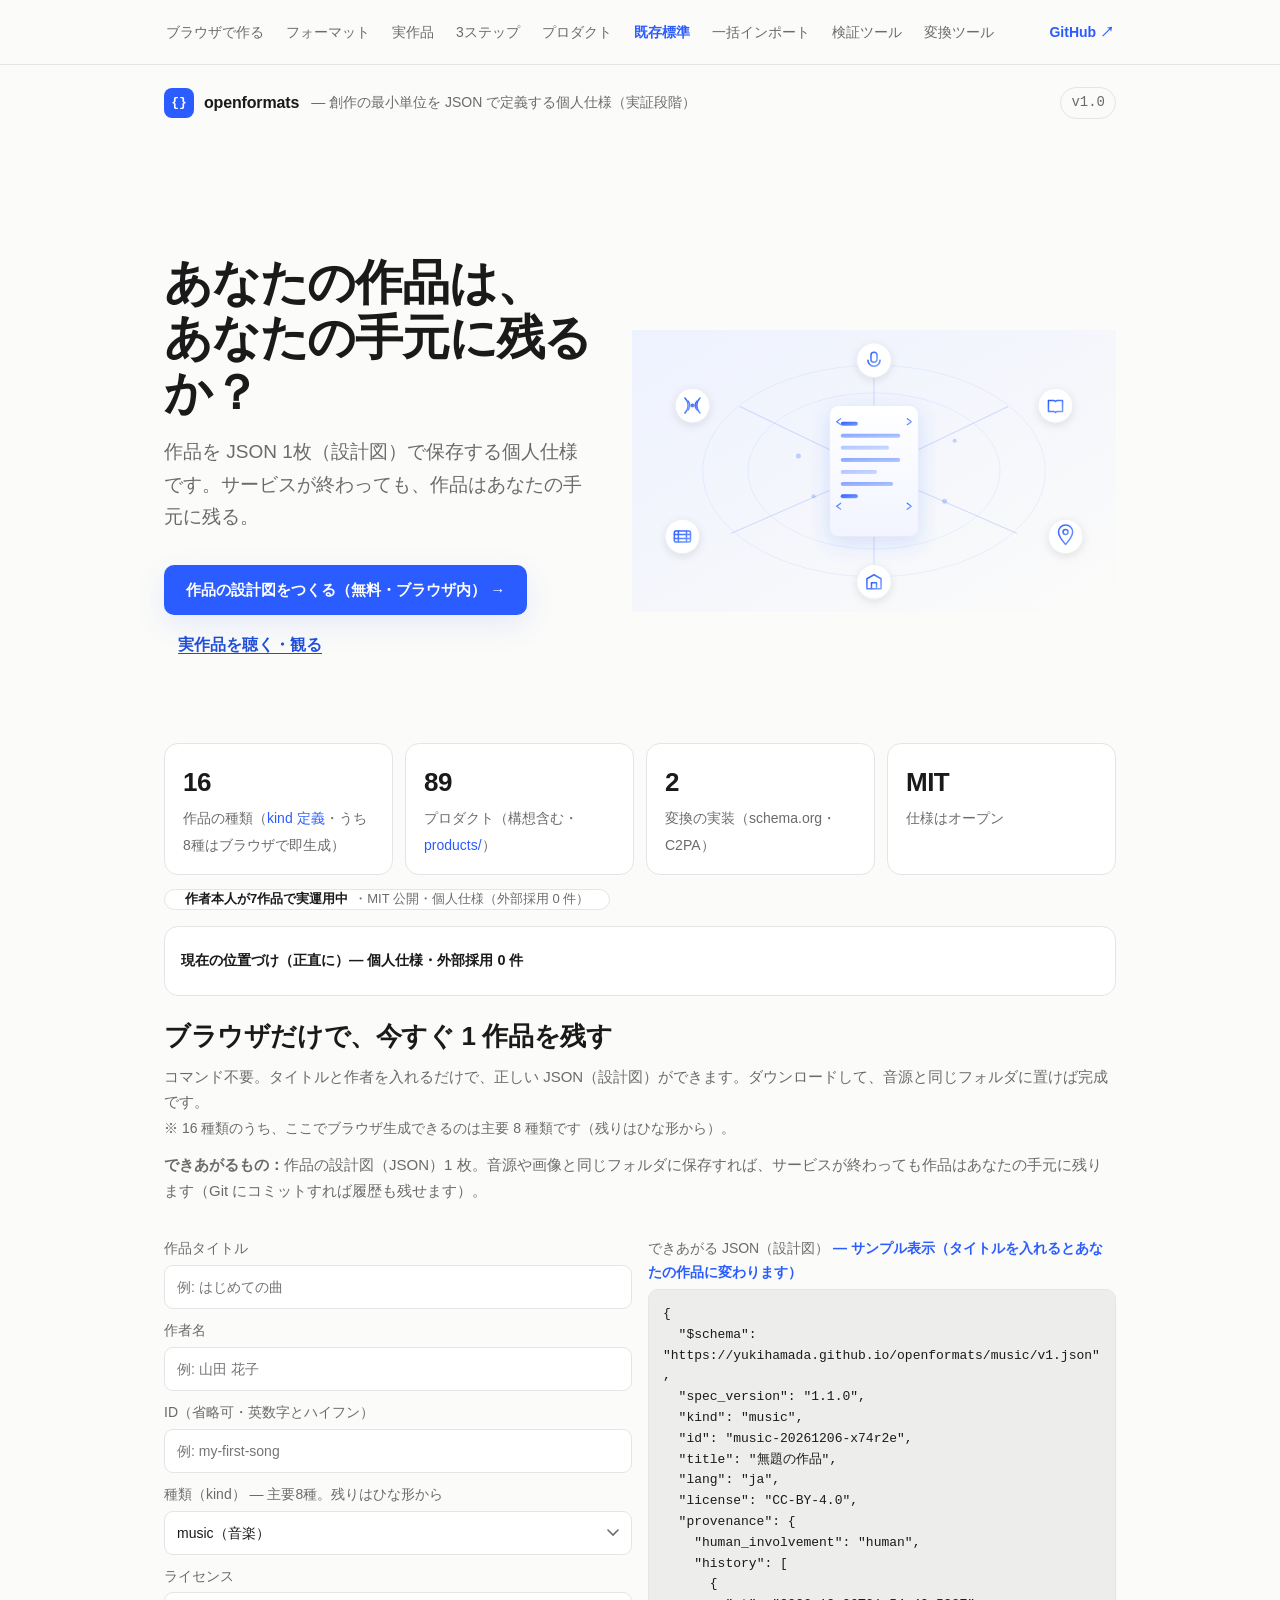
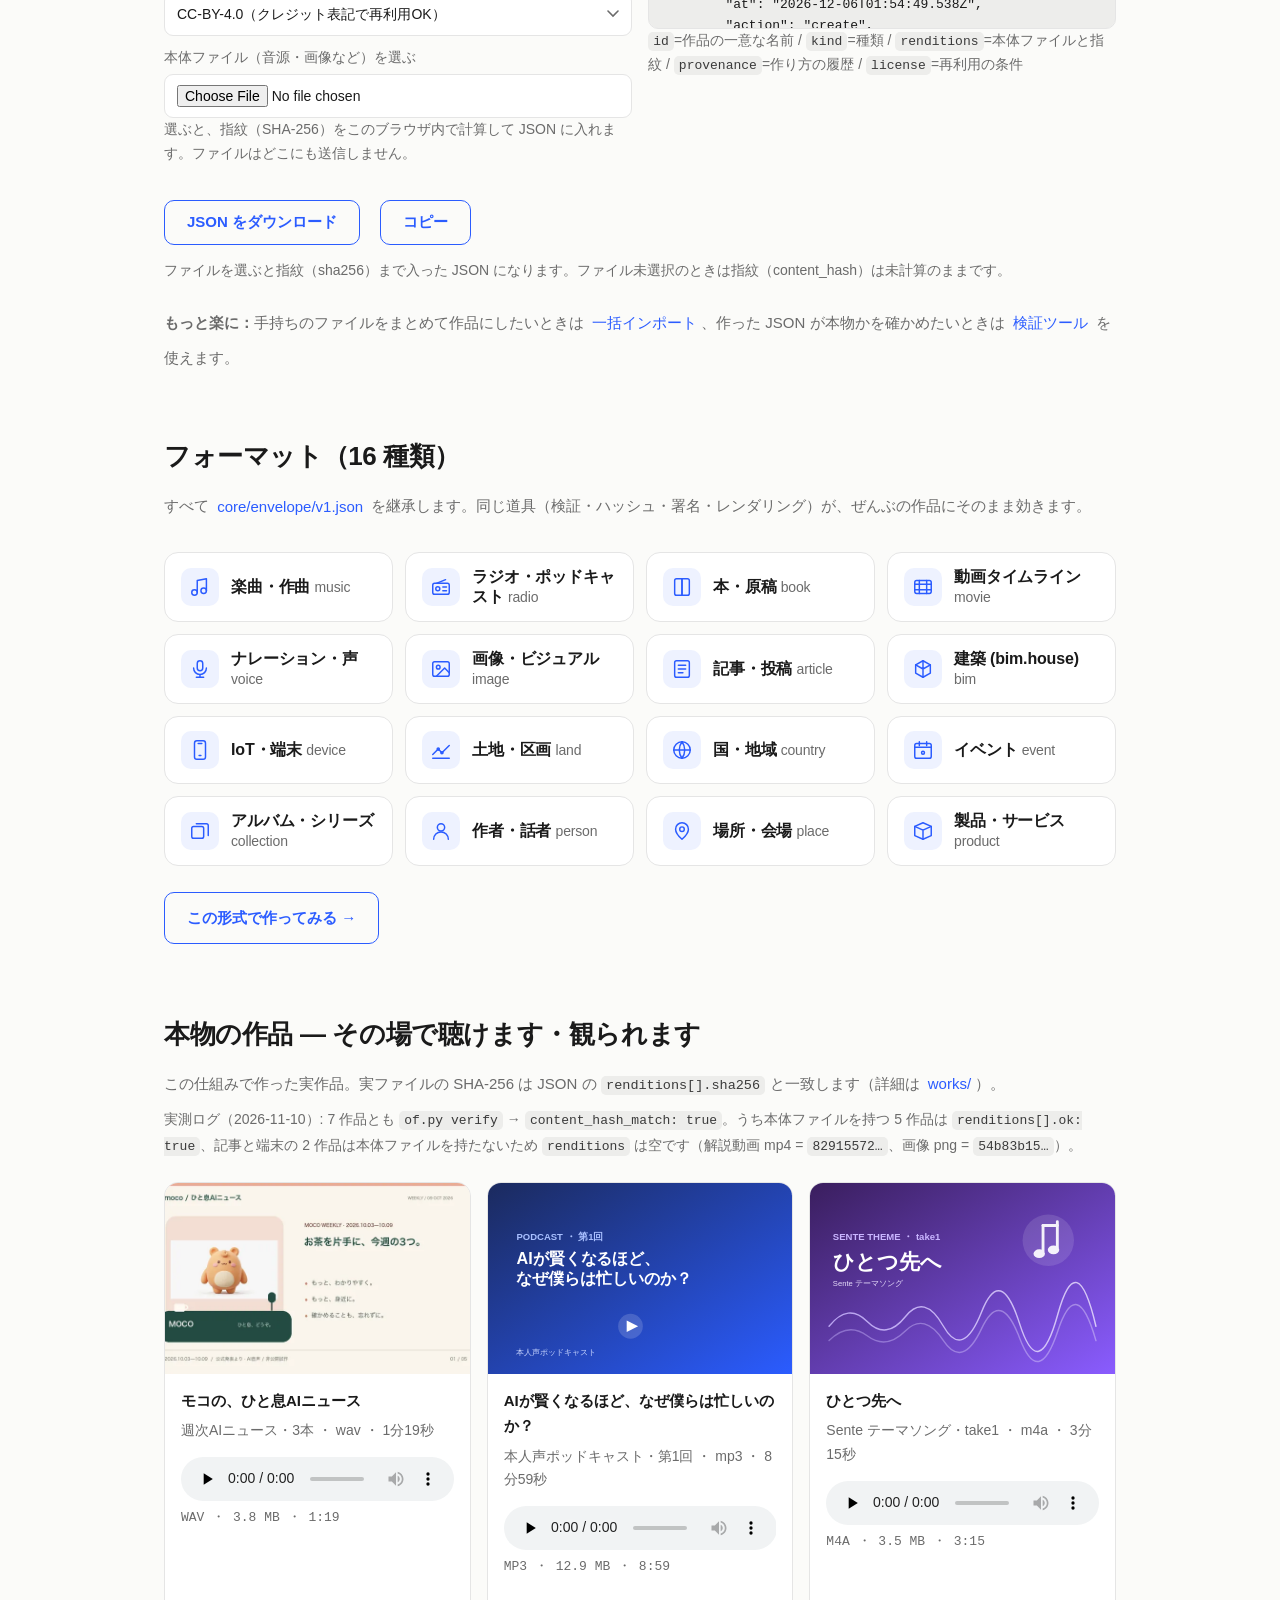
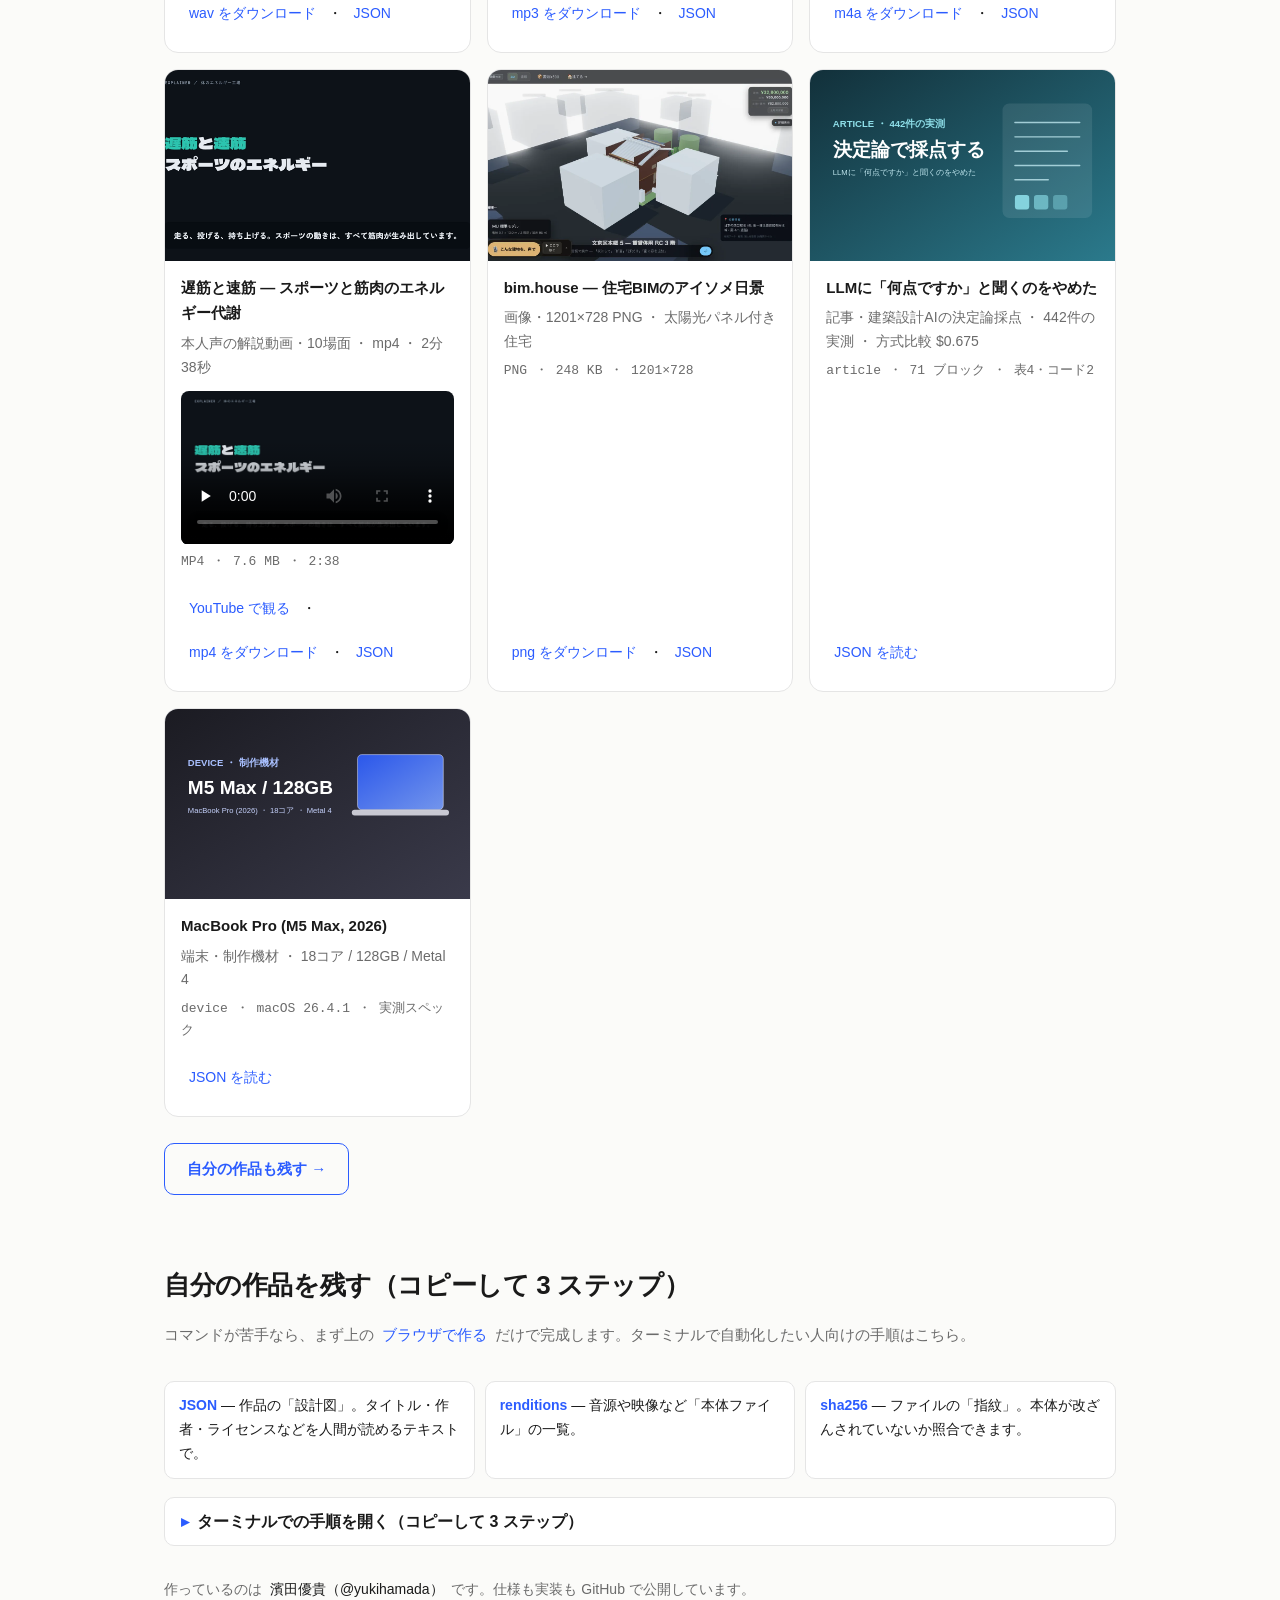
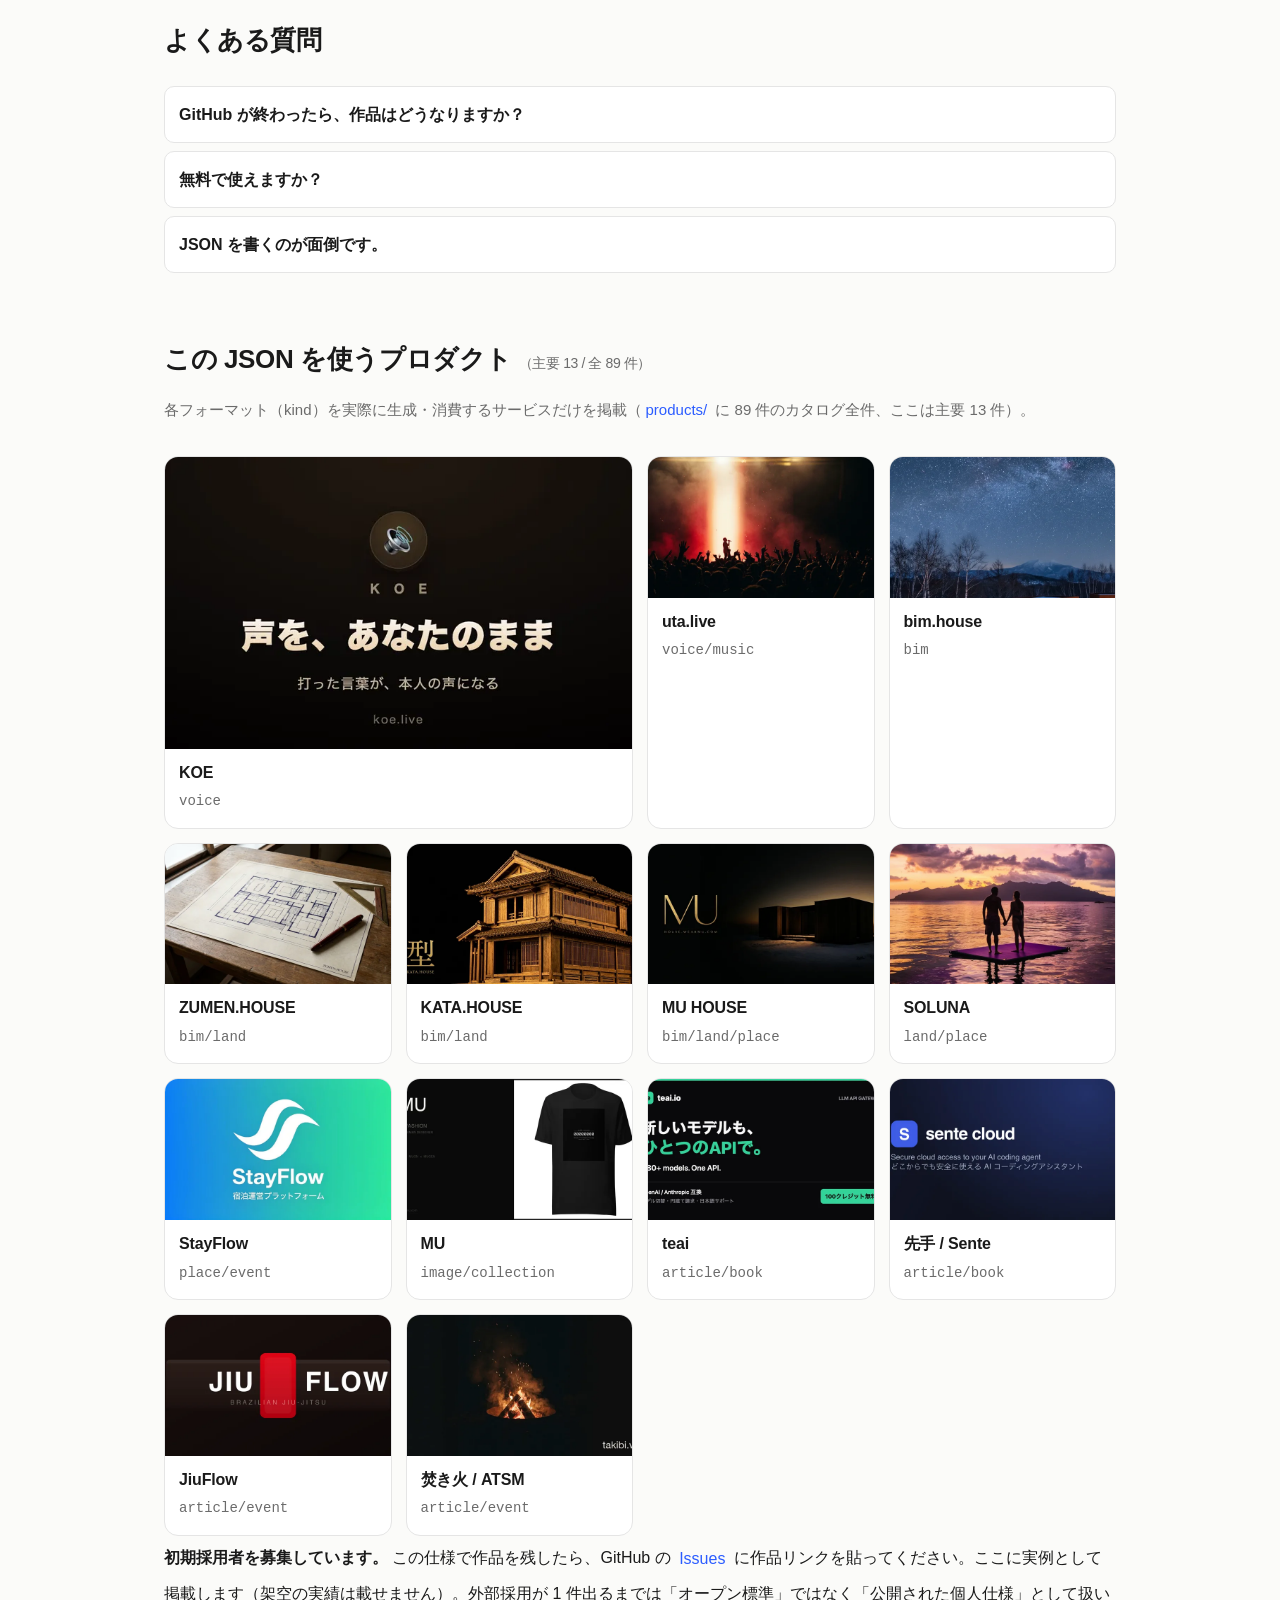
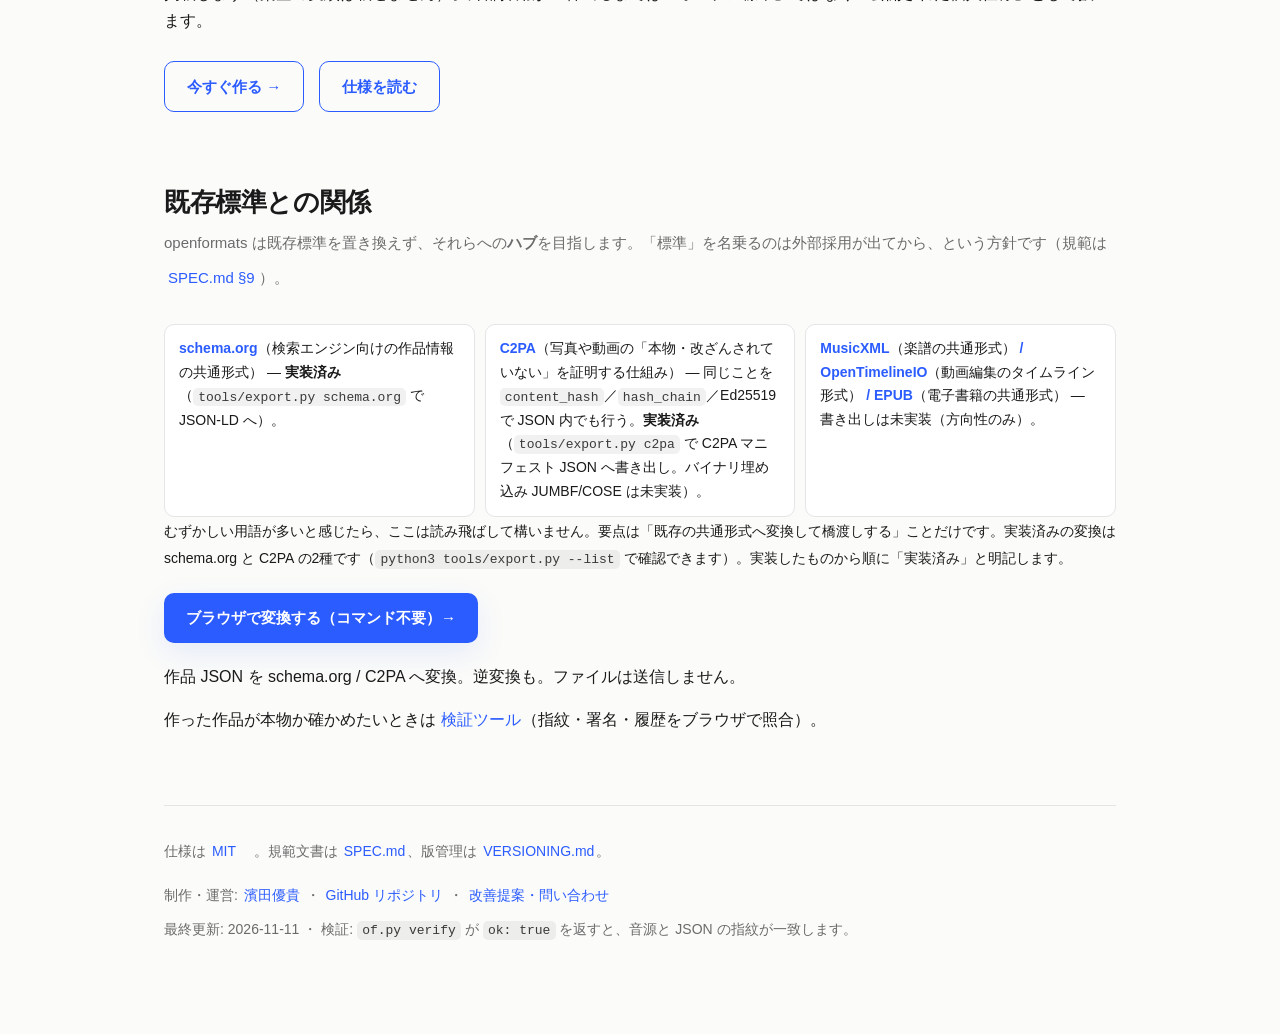
==== index.html @ 5e55e72f "fix(landing): Round18 A群（画像WebP化・320px stats・CTA補足） persona-critic Round18(92.0)のA群に対応： - 軸7: bim-ho" ====
<!doctype html>
<html lang="ja">
<head>
<meta charset="utf-8">
<meta name="viewport" content="width=device-width, initial-scale=1">
<meta name="color-scheme" content="light dark">
<title>openformats — 1 作品 = 1 JSON</title>
<meta name="description" content="あらゆる創作の最小単位を、人間が読める JSON で定義する個人仕様（MIT・公開）。音楽・ラジオ・本・声・動画・製品・場所を同じ語彙で。既存標準を置き換えずハブを目指す実証段階。">
<meta property="og:type" content="website">
<meta property="og:title" content="openformats — あなたの作品は、あなたの手元に残るか？">
<meta property="og:description" content="1 作品 = 1 JSON。音楽も本もラジオも、テキストで、あなたの手元に。ブラウザで作ってダウンロード保存。実音源つき。">
<meta property="og:url" content="https://yukihamada.github.io/openformats/">
<meta property="og:site_name" content="openformats">
<meta property="og:image" content="https://yukihamada.github.io/openformats/og-image.png">
<link rel="canonical" href="https://yukihamada.github.io/openformats/">
<script type="application/ld+json">
{
  "@context": "https://schema.org",
  "@type": "TechArticle",
  "name": "openformats",
  "headline": "1 作品 = 1 JSON の個人仕様（MIT・公開）",
  "description": "あらゆる創作の最小単位を人間が読める JSON で定義する個人仕様。音楽・ラジオ・本・声・動画・製品・場所を同じ語彙で。既存標準を置き換えずハブを目指す実証段階。",
  "url": "https://yukihamada.github.io/openformats/",
  "author": {"@type": "Person", "name": "濱田優貴", "url": "https://yukihamada.jp"},
  "license": "https://github.com/yukihamada/openformats/blob/main/LICENSE",
  "isBasedOn": "https://github.com/yukihamada/openformats"
}
</script>
<script type="application/ld+json">
{
  "@context": "https://schema.org",
  "@type": "VideoObject",
  "name": "遅筋と速筋 — スポーツと筋肉のエネルギー代謝",
  "description": "遅筋と速筋の違いと、スポーツ・トレーニングとの関係を本人の声で解説する2分38秒の動画。台本・タイムライン・字幕・声の来歴を openformats の movie.json に記録。",
  "thumbnailUrl": "https://yukihamada.github.io/openformats/assets/works/muscle-fibers-sports.png",
  "uploadDate": "2026-11-09T00:00:00+09:00",
  "duration": "PT2M38S",
  "contentUrl": "https://yukihamada.github.io/openformats/works/muscle-fibers-sports-2026-11.mp4",
  "embedUrl": "https://www.youtube.com/embed/f8wm8bD6uC8",
  "sameAs": "https://youtu.be/f8wm8bD6uC8",
  "author": {"@type": "Person", "name": "濱田優貴", "url": "https://yukihamada.jp"}
}
</script>
<meta property="og:image:width" content="1200">
<meta property="og:image:height" content="630">
<meta name="twitter:card" content="summary_large_image">
<meta name="twitter:title" content="openformats — あなたの作品は、あなたの手元に残るか？">
<meta name="twitter:description" content="1 作品 = 1 JSON。音楽も本もラジオも、テキストで、あなたの手元に。ブラウザで作ってダウンロード保存。実音源つき。">
<meta name="twitter:image" content="https://yukihamada.github.io/openformats/og-image.png">
<link rel="icon" href="data:image/svg+xml,%3Csvg xmlns='http://www.w3.org/2000/svg' viewBox='0 0 24 24'%3E%3Crect width='24' height='24' rx='6' fill='%232b5cff'/%3E%3Ctext x='12' y='17' font-size='13' font-family='monospace' fill='white' text-anchor='middle'%3E%7B%7D%3C/text%3E%3C/svg%3E">
<style>
  :root {
    --fg:#1a1a1a; --muted:#6b6b6b; --line:#e5e5e5; --bg:#fbfbf9; --card:#ffffff;
    --accent:#2b5cff; --accent-soft:#eef2ff; --accent-2:#7aa0ff;
    --cta-bg:#2b5cff; --cta-fg:#ffffff;
    --code-bg:rgba(20,20,19,.06); --code-fg:#3a3a3a; --shadow:0 10px 30px rgba(43,92,255,.10);
    --radius:14px; --maxw:1000px; color-scheme:light dark;
  }
  @media (prefers-color-scheme: dark){
    :root{ --fg:#e8e8e6; --muted:#9a9a96; --line:#2a2a28; --bg:#141413; --card:#1b1b1a;
      --accent:#7aa0ff; --accent-soft:#1c2233; --accent-2:#a9c0ff;
      --cta-bg:#2b5cff; --cta-fg:#ffffff;
      --code-bg:rgba(255,255,255,.10); --code-fg:#d8d8d2; --shadow:0 10px 30px rgba(0,0,0,.45); }
  }
  * { box-sizing:border-box; }
  html { scroll-behavior:smooth; scroll-padding-top:110px; }
  #main { scroll-margin-top:8px; }
  @media (min-width:601px){ html { scroll-padding-top:72px; } }
  @media (prefers-reduced-motion: reduce){ html{scroll-behavior:auto;} *{animation:none!important;transition:none!important;} }
  body { margin:0; background:var(--bg); color:var(--fg); overflow-x:hidden;
    font:16px/1.7 -apple-system,BlinkMacSystemFont,"Hiragino Sans","Noto Sans JP",sans-serif;
    -webkit-font-smoothing:antialiased; text-rendering:optimizeLegibility; }
  main { max-width:var(--maxw); margin:0 auto; padding:0 24px 96px; scroll-margin-top:72px; }
  a { color:var(--accent); text-decoration:none; }
  a:hover { text-decoration:underline; }
  main p a, .sub a { padding:3px 1px; }
  .sub a, footer a, .who a, .early a { display:inline-flex; align-items:center; min-height:44px; min-width:44px; padding:0 4px; }
  @media (max-width:820px){ footer a, .work .body a, .dl a, .early a { display:inline-block; min-height:44px; line-height:44px; padding:0 2px; }
    main p a:not(.cta), main li a { display:inline; line-height:inherit; padding:2px 1px; }
    .fmt { min-height:64px; } .fmt .t h3 { line-height:1.2; } }
  small { font-size:14px; }
  .builder label small { font-size:14px; }
  :focus-visible { outline:2px solid var(--accent); outline-offset:3px; border-radius:4px; }
  code { font-family:ui-monospace,SFMono-Regular,Menlo,monospace; font-size:max(13px,.9em); color:var(--code-fg);
    background:var(--code-bg); padding:.15em .4em; border-radius:5px; }
  pre { background:var(--code-bg); padding:16px 18px; border-radius:10px;
    overflow:auto; font-size:14px; line-height:1.6; }
  pre code { background:none; padding:0; }
  .codewrap pre { white-space:pre-wrap; word-break:break-word; overflow-x:hidden; }

  /* hero */
  .hero { display:grid; grid-template-columns:1fr 1.12fr; gap:36px; align-items:center;
    padding:72px 0 48px; }
  .hero h1 { font-size:clamp(30px,4.4vw,48px); line-height:1.15; letter-spacing:-.025em; margin:0 0 16px; }
  .hero .lede { font-size:clamp(16px,2vw,19px); color:var(--muted); margin:0 0 28px; max-width:34em; }
  .hero-art { position:relative; }
  .hero-art img { width:100%; height:auto; display:block; }
  @media (max-width:820px){ .hero-art img{width:100%; height:auto;} }
  .hero-art .dark { display:none; }
  @media (prefers-color-scheme: dark){ .hero-art .light{display:none;} .hero-art .dark{display:block;} }
  .who { margin:22px 0 6px; font-size:14px; color:var(--muted); }
  .who a { color:var(--fg); }
  .hero p a.hero-sub { display:inline-flex; align-items:center; min-height:44px; padding:0 8px; margin:4px 0 4px 6px;
    color:#1f4fd8; font-weight:600; text-decoration:underline; text-underline-offset:3px; }
  .hero p a.hero-sub:hover { text-decoration:underline; }
  @media (prefers-color-scheme: dark){ .hero p a.hero-sub{ color:#a9c0ff; } }
  .hero-badge { display:inline-flex; align-items:center; gap:6px; margin-top:16px; font-size:13px; color:var(--muted);
    background:var(--card); border:1px solid var(--line); border-radius:999px; padding:6px 12px; line-height:1.4; }
  .hero-badge b { color:var(--fg); font-weight:600; }
  .hero .cta-sub { display:none; }
  @media (max-width:820px){ .hero{grid-template-columns:1fr; gap:16px; padding:20px 0 16px;} .hero-art img{max-height:34vh; object-fit:contain;} }
  @media (max-width:600px){ .brand{padding:12px 0 0;} .hero{padding:12px 0 12px;} .hero h1{margin-bottom:10px;} .hero .lede{margin-bottom:18px;}
    .hero .cta{white-space:nowrap;} .hero .cta-note{display:none;} .hero .cta-sub{display:block;} }

  .cta { display:inline-block; background:var(--cta-bg); color:var(--cta-fg); padding:12px 22px; border-radius:10px;
    font-weight:600; font-size:15px; margin:4px 10px 4px 0; box-shadow:var(--shadow); transition:transform .15s,filter .15s; }
  .cta:hover { text-decoration:none; filter:brightness(1.08); transform:translateY(-1px); }
  .cta.ghost { background:transparent; color:var(--accent); border:1px solid var(--accent); box-shadow:none; }
  .cta.ghost:hover { background:var(--accent-soft); }

  /* brand */
  .brand { display:flex; align-items:center; gap:10px; padding:22px 0 0; }
  .brand .mark { width:30px; height:30px; border-radius:8px; background:var(--accent); color:#fff;
    display:grid; place-items:center; font-family:ui-monospace,Menlo,monospace; font-size:13px; font-weight:700; }
  .brand .name { font-weight:700; font-size:16px; letter-spacing:-.01em; }
  @media (prefers-color-scheme:dark){ .brand .mark { background:#2b5cff; } }
  .brand .tag { color:var(--muted); font-size:14px; margin-left:2px; }
  .brand .ver { margin-left:auto; font-size:14px; color:var(--muted); font-family:ui-monospace,Menlo,monospace;
    border:1px solid var(--line); border-radius:999px; padding:3px 10px; }
  @media (max-width:560px){ .brand .tag{display:none;} }

  .site-nav { position:sticky; top:0; z-index:50; background:var(--bg); border-bottom:1px solid var(--line);
    backdrop-filter:saturate(1.2) blur(6px); }
  .toc a[aria-current="true"]{ color:var(--accent); font-weight:600; }
  .toc { max-width:var(--maxw); margin:0 auto; display:flex; flex-wrap:wrap; gap:4px 18px;
    padding:10px 24px; font-size:14px; }
  .toc a { display:inline-flex; align-items:center; color:var(--muted); padding:8px 2px; min-height:44px; line-height:24px; }
  .toc a:hover { color:var(--accent); }
  @media (max-width:600px){ .toc{flex-wrap:nowrap; overflow-x:auto; gap:0 16px; padding:4px 16px; -webkit-overflow-scrolling:touch; scrollbar-width:none; -webkit-mask-image:linear-gradient(to right,#000 92%,transparent); mask-image:linear-gradient(to right,#000 92%,transparent);}
    .toc::-webkit-scrollbar{display:none;}
    .toc a{white-space:nowrap; padding:10px 2px; min-height:44px; line-height:24px; font-size:14px;} .toc .toc-gh{margin-left:0;} }
  .toc .toc-gh { margin-left:auto; color:var(--accent); font-weight:600; }

  .builder { margin-top:18px; }
  .builder .grid { display:grid; grid-template-columns:1fr 1fr; gap:16px; }
  @media (max-width:720px){ .builder .grid{grid-template-columns:1fr;} }
  .builder label, .builder .outlabel { display:block; font-size:14px; color:var(--muted); margin:10px 0 4px; }
  .builder input, .builder select { width:100%; padding:10px 12px; border:1px solid var(--line); border-radius:9px;
    background:var(--card); color:var(--fg); font-size:14px; font-family:inherit; min-height:44px; }
  .builder select { -webkit-appearance:none; appearance:none; height:44px; line-height:normal;
    background-image:url("data:image/svg+xml,%3Csvg xmlns='http://www.w3.org/2000/svg' width='12' height='8' viewBox='0 0 12 8'%3E%3Cpath d='M1 1l5 5 5-5' fill='none' stroke='%236b6b6b' stroke-width='1.6' stroke-linecap='round'/%3E%3C/svg%3E");
    background-repeat:no-repeat; background-position:right 12px center; padding-right:34px; }
  .builder input:focus, .builder select:focus { outline:2px solid var(--accent); outline-offset:1px; }
  .builder .out { background:var(--code-bg); border:1px solid var(--line); border-radius:10px; padding:14px;
    font-family:ui-monospace,Menlo,monospace; font-size:13px; white-space:pre-wrap; word-break:break-word;
    max-height:min(340px,50vh); overflow:auto; margin:0; }
  .codewrap pre { padding-top:44px; }
  .builder .row { display:flex; gap:10px; flex-wrap:wrap; margin-top:14px; align-items:center; }
  .builder .hint { font-size:14px; color:var(--muted); }

  /* copy button */
  .codewrap { position:relative; }
  .term-steps { margin-top:18px; border:1px solid var(--line); border-radius:10px; background:var(--card); }
  .term-steps > summary { display:flex; align-items:center; min-height:44px; padding:10px 16px; cursor:pointer;
    font-weight:600; color:var(--fg); list-style:none; }
  .term-steps > summary::-webkit-details-marker { display:none; }
  .term-steps > summary::before { content:"▸"; margin-right:8px; color:var(--accent); transition:transform .15s; }
  .term-steps[open] > summary::before { transform:rotate(90deg); }
  .term-steps > summary:focus-visible { outline:2px solid var(--accent); outline-offset:2px; }
  .term-steps > *:not(summary) { margin-left:16px; margin-right:16px; }
  .term-steps > .codewrap { margin-left:16px; margin-right:16px; }
  .copy { position:absolute; top:8px; right:8px; background:var(--card); color:var(--muted);
    border:1px solid var(--line); border-radius:7px; padding:5px 10px; font-size:14px; cursor:pointer; min-height:44px; min-width:44px;
    font-family:-apple-system,BlinkMacSystemFont,"Hiragino Sans",sans-serif; }
  .copy:hover { border-color:var(--accent); color:var(--accent); }
  .copy:focus-visible { outline:2px solid var(--accent); outline-offset:2px; }
  .faq { margin:24px 0 0; }
  .faq details { border:1px solid var(--line); border-radius:10px; padding:0 14px; margin:8px 0; background:var(--card); }
  .faq summary { cursor:pointer; padding:14px 0; font-weight:600; min-height:44px; display:flex; align-items:center; }
  .faq summary:focus-visible { outline:2px solid var(--accent); outline-offset:2px; }
  .faq details p { margin:0 0 14px; color:var(--muted); font-size:14px; }
  .glossary { display:grid; grid-template-columns:repeat(auto-fit,minmax(220px,1fr)); gap:10px; margin:16px 0 0; }
  .glossary div { background:var(--card); border:1px solid var(--line); border-radius:10px; padding:12px 14px; font-size:14px; }
  .glossary b { color:var(--accent); }

  section { margin-top:64px; }
  h2 { font-size:clamp(21px,2.6vw,26px); margin:0 0 6px; letter-spacing:-.015em; }
  .sub { color:var(--muted); margin:0 0 24px; font-size:15px; }
  p { margin:0 0 16px; }

  /* stat strip */
  .stats { display:grid; grid-template-columns:repeat(4,1fr); gap:12px; margin:8px 0 0; }
  .stat { background:var(--card); border:1px solid var(--line); border-radius:var(--radius); padding:16px 18px; }
  .stat b { display:block; font-size:26px; letter-spacing:-.02em; }
  .stat span { color:var(--muted); font-size:14px; }
  @media (max-width:640px){ .stats{grid-template-columns:repeat(2,1fr); gap:8px;} .stat{padding:12px 14px;} .stat b{font-size:22px;} .stat span{font-size:13px;} }
  @media (max-width:360px){ .stats{gap:6px;} .stat{padding:9px 11px;} .stat b{font-size:19px;} .stat span{font-size:12px;} }

  /* format grid with icons */
  .formats { display:grid; grid-template-columns:repeat(auto-fill,minmax(215px,1fr)); gap:12px; }
  .fmt { display:flex; gap:12px; align-items:center; background:var(--card); border:1px solid var(--line);
    border-radius:var(--radius); padding:14px 16px; transition:border-color .15s,transform .15s; }
  .fmt:hover { border-color:var(--accent); text-decoration:none; transform:translateY(-2px); }
  .fmt .ic { flex:0 0 38px; width:38px; height:38px; border-radius:10px; background:var(--accent-soft);
    color:var(--accent); display:grid; place-items:center; }
  .fmt .ic svg { width:22px; height:22px; }
  .fmt .t { line-height:1.25; }
  .fmt .t h3 { display:block; font-size:16px; font-weight:600; color:var(--fg); margin:0; letter-spacing:-.01em; }
  .fmt .t .en { font-weight:400; color:var(--muted); font-size:14px; }
  .fmt .t span { font-size:14px; color:var(--muted); }

  /* works with covers */
  .works { display:grid; grid-template-columns:repeat(auto-fill,minmax(280px,1fr)); gap:16px; }
  .work { background:var(--card); border:1px solid var(--line); border-radius:var(--radius); overflow:hidden;
    display:flex; flex-direction:column; transition:transform .15s,box-shadow .15s; }
  .work:hover { transform:translateY(-2px); box-shadow:var(--shadow); }
  .work .cover { aspect-ratio:16/10; background:var(--accent-soft); display:block; overflow:hidden; position:relative; }
  .work .cover img { width:100%; height:100%; object-fit:cover; display:block; }
  .work .cover::after, .prod .thumb::after { content:""; position:absolute; inset:0; pointer-events:none;
    background:linear-gradient(100deg, transparent 20%, rgba(255,255,255,.28) 50%, transparent 80%);
    background-size:200% 100%; animation:shimmer 1.3s ease-in-out infinite; }
  .work .cover.loaded::after, .prod .thumb.loaded::after { display:none; }
  @keyframes shimmer { from{background-position:200% 0;} to{background-position:-60% 0;} }
  .work .cover.placeholder { display:grid; place-items:center; color:var(--accent); }
  .work .cover.placeholder svg { width:44px; height:44px; opacity:.8; }
  .work .body { padding:14px 16px 16px; display:flex; flex-direction:column; gap:6px; flex:1; }
  .work .work-title { font-size:15px; margin:0; }
  .work .meta { color:var(--muted); font-size:14px; }
  .work .asize { color:var(--muted); font-size:13px; font-family:ui-monospace,Menlo,monospace; }
  .work audio { width:100%; height:44px; margin-top:8px; accent-color:var(--accent); }
  .work .dl { font-size:14px; margin-top:auto; padding-top:8px; }
  .work .dl a { display:inline-block; padding:10px 8px; min-height:44px; min-width:44px; }
  footer a { display:inline-block; padding:10px 2px; min-height:44px; }

  /* products with thumbnails */
  .products { display:grid; grid-template-columns:repeat(auto-fill,minmax(220px,1fr)); gap:14px; }
  @media (min-width:641px){ .products .prod:first-child{grid-column:span 2;} }
  @media (max-width:640px){ .products{grid-template-columns:repeat(2,1fr);} .formats{grid-template-columns:repeat(2,1fr);} }
  @media (max-width:400px){ .products{grid-template-columns:1fr;} .formats{grid-template-columns:1fr;} }
  .prod { background:var(--card); border:1px solid var(--line); border-radius:var(--radius); overflow:hidden;
    display:flex; flex-direction:column; transition:border-color .15s,transform .15s; }
  .prod:hover { border-color:var(--accent); text-decoration:none; transform:translateY(-2px); }
  .prod .thumb { aspect-ratio:16/10; background:var(--accent-soft); overflow:hidden; position:relative; }
  .prod .thumb img { width:100%; height:100%; object-fit:cover; display:block; }
  .prod .pbody { padding:10px 14px 14px; }
  .prod .pbody h3 { display:block; font-size:16px; color:var(--fg); margin:0; letter-spacing:-.01em; }
  .prod .pbody span { font-size:14px; color:var(--muted); font-family:ui-monospace,Menlo,monospace; }

  footer { margin-top:72px; padding-top:24px; border-top:1px solid var(--line); color:var(--muted); font-size:14px; }
  .sr-only { position:absolute; width:1px; height:1px; padding:0; margin:-1px; overflow:hidden; clip:rect(0,0,0,0); border:0; }
  .sr-only:focus { position:fixed; top:12px; left:12px; width:auto; height:auto; margin:0; padding:10px 16px;
    clip:auto; overflow:visible; background:var(--cta-bg); color:var(--cta-fg); border-radius:8px;
    font-weight:600; z-index:100; box-shadow:var(--shadow); }
</style>
</head>
<body>
<a class="sr-only" href="#main">本文へスキップ</a>
<header class="site-nav">
  <nav class="toc" aria-label="目次">
    <a href="#builder">ブラウザで作る</a>
    <a href="#formats">フォーマット</a>
    <a href="#works">実作品</a>
    <a href="#start">3ステップ</a>
    <a href="#products">プロダクト</a>
    <a href="#standards">既存標準</a>
    <a href="import.html">一括インポート</a>
    <a href="verify.html">検証ツール</a>
    <a href="convert.html">変換ツール</a>
    <a class="toc-gh" href="https://github.com/yukihamada/openformats">GitHub ↗</a>
  </nav>
</header>
<main id="main" tabindex="-1">
  <div class="brand">
    <span class="mark" aria-hidden="true">{}</span>
    <span class="name">openformats</span>
    <span class="tag">— 創作の最小単位を JSON で定義する個人仕様（実証段階）</span>
    <span class="ver">v1.0</span>
  </div>

  <section class="hero" id="hero" tabindex="-1">
    <div>
      <h1>あなたの作品は、<br>あなたの手元に残るか？</h1>
      <p class="lede">作品を JSON 1枚（設計図）で保存する個人仕様です。サービスが終わっても、作品はあなたの手元に残る。</p>
      <p><a class="cta" href="#builder">作品の設計図をつくる<span class="cta-note">（無料・ブラウザ内）</span> →</a> <a class="hero-sub" href="#works">実作品を聴く・観る</a></p>
      <p class="cta-sub" style="margin:6px 0 0;font-size:12.5px;color:var(--muted)">保存先はあなたのPC。送信なし。</p>
    </div>
    <div class="hero-art">
      <img class="light" src="assets/hero.svg" width="960" height="560" fetchpriority="high" alt="1つの作品が1つのJSONになり、音楽・ラジオ・本・声・動画・建築などへ広がる様子のイラスト" decoding="async">
      <img class="dark" src="assets/hero-dark.svg" width="960" height="560" fetchpriority="high" alt="" aria-hidden="true" decoding="async">
    </div>
  </section>

  <div class="stats" aria-label="このリポジトリの規模">
    <div class="stat"><b>16</b><span>作品の種類（<a href="https://github.com/yukihamada/openformats/blob/main/core/envelope/v1.json">kind 定義</a>・うち8種はブラウザで即生成）</span></div>
    <div class="stat"><b>89</b><span>プロダクト（構想含む・<a href="https://github.com/yukihamada/openformats/tree/main/products">products/</a>）</span></div>
    <div class="stat"><b>2</b><span>変換の実装（schema.org・C2PA）</span></div>
    <div class="stat"><b>MIT</b><span>仕様はオープン</span></div>
  </div>

  <p class="hero-badge" style="max-width:var(--maxw);margin:14px auto 0;padding:0 var(--pad,20px)"><b>作者本人が7作品で実運用中</b>・MIT 公開・個人仕様（外部採用 0 件）</p>

  <details class="status-note" role="note" style="max-width:var(--maxw);margin:14px auto 0;padding:12px 16px;border:1px solid var(--line);border-radius:var(--radius);background:var(--card);color:var(--muted);font-size:.9rem;line-height:1.6">
    <summary style="cursor:pointer;color:var(--fg);font-weight:600;display:flex;align-items:center;min-height:44px">現在の位置づけ（正直に）— 個人仕様・外部採用 0 件</summary>
    <p style="margin:10px 0 0">これは作者1人の制作物に使っている<strong style="color:var(--fg)">個人仕様</strong>です。MIT で公開し、誰でも使えますが、外部採用はまだ 0 件（2026-11-11 時点）。既存標準（C2PA・schema.org・MusicXML・OpenTimelineIO 等）を置き換えるものではなく、それらへ変換する<strong style="color:var(--fg)">ハブ</strong>を目指しています。標準を名乗るのは外部採用が出てから、という方針です。</p>
  </details>

  <section id="builder" class="builder" aria-labelledby="h-builder">
    <h2 id="h-builder">ブラウザだけで、今すぐ 1 作品を残す</h2>
    <p class="sub">コマンド不要。タイトルと作者を入れるだけで、正しい JSON（設計図）ができます。ダウンロードして、音源と同じフォルダに置けば完成です。<br><small>※ 16 種類のうち、ここでブラウザ生成できるのは主要 8 種類です（残りはひな形から）。</small></p>
    <p class="sub" style="margin-top:-12px"><strong>できあがるもの：</strong>作品の設計図（JSON）1 枚。音源や画像と同じフォルダに保存すれば、サービスが終わっても作品はあなたの手元に残ります（Git にコミットすれば履歴も残せます）。</p>
    <noscript><p class="hint">このビルダーは JavaScript で動きます。オフの場合は、下の「3 ステップ」のひな形 JSON をコピーして使ってください。</p></noscript>
    <div class="grid">
      <div>
        <label for="b-title">作品タイトル</label>
        <input id="b-title" type="text" placeholder="例: はじめての曲" autocomplete="off">
        <label for="b-author">作者名</label>
        <input id="b-author" type="text" placeholder="例: 山田 花子" autocomplete="off">
        <label for="b-id">ID（省略可・英数字とハイフン）</label>
        <input id="b-id" type="text" placeholder="例: my-first-song" autocomplete="off" pattern="[a-z0-9-]*">
        <label for="b-kind">種類（kind）<small> — 主要8種。残りはひな形から</small></label>
        <select id="b-kind">
          <option value="music">music（音楽）</option>
          <option value="radio">radio（ラジオ・ポッドキャスト）</option>
          <option value="voice">voice（声）</option>
          <option value="book">book（本・記事）</option>
          <option value="article">article（記事）</option>
          <option value="movie">movie（動画）</option>
          <option value="image">image（画像）</option>
          <option value="collection">collection（まとめ）</option>
        </select>
        <label for="b-license">ライセンス</label>
        <select id="b-license">
          <option value="CC-BY-4.0">CC-BY-4.0（クレジット表記で再利用OK）</option>
          <option value="CC0-1.0">CC0-1.0（完全に自由）</option>
          <option value="All-Rights-Reserved">All Rights Reserved（再利用不可）</option>
        </select>
        <label for="b-file">本体ファイル（音源・画像など）を選ぶ</label>
        <input id="b-file" type="file" aria-describedby="b-filehint b-hint">
        <p class="hint" id="b-filehint">選ぶと、指紋（SHA-256）をこのブラウザ内で計算して JSON に入れます。ファイルはどこにも送信しません。</p>
      </div>
      <div>
        <span class="outlabel" id="b-outlabel">できあがる JSON（設計図）<span id="b-sample" style="color:var(--accent);font-weight:600"> — サンプル表示（タイトルを入れるとあなたの作品に変わります）</span></span>
        <pre class="out" id="b-out" aria-labelledby="b-outlabel"></pre>
        <p class="hint" id="b-legend"><code>id</code>=作品の一意な名前 / <code>kind</code>=種類 / <code>renditions</code>=本体ファイルと指紋 / <code>provenance</code>=作り方の履歴 / <code>license</code>=再利用の条件</p>
      </div>
    </div>
    <div class="row">
      <button class="cta ghost" type="button" id="b-dl">JSON をダウンロード</button>
      <button class="cta ghost" type="button" id="b-copy">コピー</button>
      <span class="hint" id="b-hint">ファイルを選ぶと指紋（sha256）まで入った JSON になります。ファイル未選択のときは指紋（content_hash）は未計算のままです。</span>
    </div>
    <p class="sub" style="margin-top:18px;margin-bottom:0"><strong>もっと楽に：</strong>手持ちのファイルをまとめて作品にしたいときは <a href="import.html">一括インポート</a>、作った JSON が本物かを確かめたいときは <a href="verify.html">検証ツール</a> を使えます。</p>
  </section>

  <section id="formats" aria-labelledby="h-formats">
    <h2 id="h-formats">フォーマット（16 種類）</h2>
    <p class="sub">すべて <a href="core/envelope/v1.json">core/envelope/v1.json</a> を継承します。同じ道具（検証・ハッシュ・署名・レンダリング）が、ぜんぶの作品にそのまま効きます。</p>
    <div class="formats">
      <a class="fmt" href="music/v1.json"><span class="ic"><svg><use href="assets/icons.svg#i-music"/></svg></span><span class="t"><h3>楽曲・作曲 <span class="en">music</span></h3></span></a>
      <a class="fmt" href="radio/v1.json"><span class="ic"><svg><use href="assets/icons.svg#i-radio"/></svg></span><span class="t"><h3>ラジオ・ポッドキャスト <span class="en">radio</span></h3></span></a>
      <a class="fmt" href="book/v1.json"><span class="ic"><svg><use href="assets/icons.svg#i-book"/></svg></span><span class="t"><h3>本・原稿 <span class="en">book</span></h3></span></a>
      <a class="fmt" href="movie/v1.json"><span class="ic"><svg><use href="assets/icons.svg#i-movie"/></svg></span><span class="t"><h3>動画タイムライン <span class="en">movie</span></h3></span></a>
      <a class="fmt" href="voice/v1.json"><span class="ic"><svg><use href="assets/icons.svg#i-voice"/></svg></span><span class="t"><h3>ナレーション・声 <span class="en">voice</span></h3></span></a>
      <a class="fmt" href="image/v1.json"><span class="ic"><svg><use href="assets/icons.svg#i-image"/></svg></span><span class="t"><h3>画像・ビジュアル <span class="en">image</span></h3></span></a>
      <a class="fmt" href="article/v1.json"><span class="ic"><svg><use href="assets/icons.svg#i-article"/></svg></span><span class="t"><h3>記事・投稿 <span class="en">article</span></h3></span></a>
      <a class="fmt" href="bim/v1.json"><span class="ic"><svg><use href="assets/icons.svg#i-bim"/></svg></span><span class="t"><h3>建築 (bim.house) <span class="en">bim</span></h3></span></a>
      <a class="fmt" href="device/v1.json"><span class="ic"><svg><use href="assets/icons.svg#i-device"/></svg></span><span class="t"><h3>IoT・端末 <span class="en">device</span></h3></span></a>
      <a class="fmt" href="land/v1.json"><span class="ic"><svg><use href="assets/icons.svg#i-land"/></svg></span><span class="t"><h3>土地・区画 <span class="en">land</span></h3></span></a>
      <a class="fmt" href="country/v1.json"><span class="ic"><svg><use href="assets/icons.svg#i-country"/></svg></span><span class="t"><h3>国・地域 <span class="en">country</span></h3></span></a>
      <a class="fmt" href="event/v1.json"><span class="ic"><svg><use href="assets/icons.svg#i-event"/></svg></span><span class="t"><h3>イベント <span class="en">event</span></h3></span></a>
      <a class="fmt" href="collection/v1.json"><span class="ic"><svg><use href="assets/icons.svg#i-collection"/></svg></span><span class="t"><h3>アルバム・シリーズ <span class="en">collection</span></h3></span></a>
      <a class="fmt" href="person/v1.json"><span class="ic"><svg><use href="assets/icons.svg#i-person"/></svg></span><span class="t"><h3>作者・話者 <span class="en">person</span></h3></span></a>
      <a class="fmt" href="place/v1.json"><span class="ic"><svg><use href="assets/icons.svg#i-place"/></svg></span><span class="t"><h3>場所・会場 <span class="en">place</span></h3></span></a>
      <a class="fmt" href="product/v1.json"><span class="ic"><svg><use href="assets/icons.svg#i-product"/></svg></span><span class="t"><h3>製品・サービス <span class="en">product</span></h3></span></a>
    </div>
    <p style="margin-top:22px"><a class="cta ghost" href="#builder">この形式で作ってみる →</a></p>
  </section>

  <section id="works" aria-labelledby="h-works">
    <h2 id="h-works">本物の作品 — その場で聴けます・観られます</h2>
    <p class="sub">この仕組みで作った実作品。実ファイルの SHA-256 は JSON の <code>renditions[].sha256</code> と一致します（詳細は <a href="https://github.com/yukihamada/openformats/tree/main/works">works/</a>）。<br><small>実測ログ（2026-11-10）: 7 作品とも <code>of.py verify</code> → <code>content_hash_match: true</code>。うち本体ファイルを持つ 5 作品は <code>renditions[].ok: true</code>、記事と端末の 2 作品は本体ファイルを持たないため <code>renditions</code> は空です（解説動画 mp4 = <code>82915572…</code>、画像 png = <code>54b83b15…</code>）。</small></p>
    <div class="works">
      <div class="work">
        <div class="cover"><img src="assets/works/moco-news.webp" width="640" height="400" alt="「モコの、ひと息AIニュース」のカバー" loading="lazy" decoding="async"></div>
        <div class="body">
          <h3 class="work-title">モコの、ひと息AIニュース</h3>
          <span class="meta">週次AIニュース・3本 ・ wav ・ 1分19秒</span>
          <audio controls preload="none" aria-label="モコの、ひと息AIニュース（週次AIニュース）" src="works/Moco-News.wav"></audio>
          <div class="asize">WAV ・ 3.8 MB ・ 1:19</div>
          <div class="dl"><a href="works/Moco-News.wav">wav をダウンロード</a> ・ <a href="works/moco-news-20261009.radio.json">JSON</a></div>
        </div>
      </div>
      <div class="work">
        <div class="cover"><img src="assets/works/episode-001.svg" width="640" height="400" alt="ポッドキャスト『AIが賢くなるほど、なぜ僕らは忙しいのか？』のカバー" loading="lazy" decoding="async"></div>
        <div class="body">
          <h3 class="work-title">AIが賢くなるほど、なぜ僕らは忙しいのか？</h3>
          <span class="meta">本人声ポッドキャスト・第1回 ・ mp3 ・ 8分59秒</span>
          <audio controls preload="none" aria-label="AIが賢くなるほど、なぜ僕らは忙しいのか？（本人声ポッドキャスト 第1回）" src="works/episode-001.mp3"></audio>
          <div class="asize">MP3 ・ 12.9 MB ・ 8:59</div>
          <div class="dl"><a href="works/episode-001.mp3">mp3 をダウンロード</a> ・ <a href="works/yuki-podcast-001.radio.json">JSON</a></div>
        </div>
      </div>
      <div class="work">
        <div class="cover"><img src="assets/works/hitotsu-saki-e.svg" width="640" height="400" alt="『ひとつ先へ』Sente テーマソングのカバー" loading="lazy" decoding="async"></div>
        <div class="body">
          <h3 class="work-title">ひとつ先へ</h3>
          <span class="meta">Sente テーマソング・take1 ・ m4a ・ 3分15秒</span>
          <audio controls preload="none" aria-label="ひとつ先へ（Sente テーマソング take1）" src="works/takes/take1_full.m4a"></audio>
          <div class="asize">M4A ・ 3.5 MB ・ 3:15</div>
          <div class="dl"><a href="works/takes/take1_full.m4a">m4a をダウンロード</a> ・ <a href="works/hitotsu-saki-e.music.json">JSON</a></div>
        </div>
      </div>
      <div class="work">
        <div class="cover"><img src="assets/works/muscle-fibers-sports.png" width="640" height="400" alt="『遅筋と速筋 — スポーツと筋肉のエネルギー代謝』のサムネイル" loading="lazy" decoding="async"></div>
        <div class="body">
          <h3 class="work-title">遅筋と速筋 — スポーツと筋肉のエネルギー代謝</h3>
          <span class="meta">本人声の解説動画・10場面 ・ mp4 ・ 2分38秒</span>
          <video controls preload="none" playsinline aria-label="遅筋と速筋 — スポーツと筋肉のエネルギー代謝" src="works/muscle-fibers-sports-2026-11.mp4" poster="assets/works/muscle-fibers-sports.png" style="width:100%;border-radius:8px;margin-top:6px"></video>
          <div class="asize">MP4 ・ 7.6 MB ・ 2:38</div>
          <div class="dl"><a href="https://youtu.be/f8wm8bD6uC8">YouTube で観る</a> ・ <a href="works/muscle-fibers-sports-2026-11.mp4">mp4 をダウンロード</a> ・ <a href="works/muscle-fibers-sports-2026-11.movie.json">JSON</a></div>
        </div>
      </div>
      <div class="work">
        <div class="cover"><picture><source type="image/webp" srcset="works/bim-house-iso-day.webp"><img src="works/bim-house-iso-day.png" width="1201" height="728" alt="白い箱型の住宅を斜め上から見たアイソメ図。屋根に太陽光パネル、庭に植栽とアプローチが見える。" loading="lazy" decoding="async"></picture></div>
        <div class="body">
          <h3 class="work-title">bim.house — 住宅BIMのアイソメ日景</h3>
          <span class="meta">画像・1201×728 PNG ・ 太陽光パネル付き住宅</span>
          <div class="asize">PNG ・ 248 KB ・ 1201×728</div>
          <div class="dl"><a href="works/bim-house-iso-day.png">png をダウンロード</a> ・ <a href="works/bim-house-iso-day.image.json">JSON</a></div>
        </div>
      </div>
      <div class="work">
        <div class="cover"><img src="assets/works/bim-scoring-article.svg" width="640" height="400" alt="記事『LLMに「何点ですか」と聞くのをやめた』のカバー" loading="lazy" decoding="async"></div>
        <div class="body">
          <h3 class="work-title">LLMに「何点ですか」と聞くのをやめた</h3>
          <span class="meta">記事・建築設計AIの決定論採点 ・ 442件の実測 ・ 方式比較 $0.675</span>
          <div class="asize">article ・ 71 ブロック ・ 表4・コード2</div>
          <div class="dl"><a href="works/bim-deterministic-scoring-2026-11.article.json">JSON を読む</a></div>
        </div>
      </div>
      <div class="work">
        <div class="cover"><img src="assets/works/macbook-m5.svg" width="640" height="400" alt="端末『MacBook Pro (M5 Max, 2026)』のカバー" loading="lazy" decoding="async"></div>
        <div class="body">
          <h3 class="work-title">MacBook Pro (M5 Max, 2026)</h3>
          <span class="meta">端末・制作機材 ・ 18コア / 128GB / Metal 4</span>
          <div class="asize">device ・ macOS 26.4.1 ・ 実測スペック</div>
          <div class="dl"><a href="works/macbook-pro-m5-max-2026.device.json">JSON を読む</a></div>
        </div>
      </div>
    </div>
    <p style="margin-top:22px"><a class="cta ghost" href="#builder">自分の作品も残す →</a></p>
  </section>

  <section id="start" aria-labelledby="h-start">
    <h2 id="h-start">自分の作品を残す（コピーして 3 ステップ）</h2>
    <p class="sub">コマンドが苦手なら、まず上の <a href="#builder">ブラウザで作る</a> だけで完成します。ターミナルで自動化したい人向けの手順はこちら。</p>
    <div class="glossary" aria-label="用語のミニ解説">
      <div><b>JSON</b> — 作品の「設計図」。タイトル・作者・ライセンスなどを人間が読めるテキストで。</div>
      <div><b>renditions</b> — 音源や映像など「本体ファイル」の一覧。</div>
      <div><b>sha256</b> — ファイルの「指紋」。本体が改ざんされていないか照合できます。</div>
    </div>
    <details class="term-steps">
      <summary>ターミナルでの手順を開く（コピーして 3 ステップ）</summary>
      <div class="codewrap">
        <button class="copy" type="button" data-copy="code-1" aria-label="手順1をコピー">コピー</button>
        <pre><code id="code-1"># 1. ひな形をコピー（署名なし・renditions 付きの starter を使う）
cp templates/starter.music.json my-song.music.json

# 2. 音源を JSON と同じフォルダに置き、title / id / renditions[].path を自分のものに書き換え
#    （例: "path": "my-song.mp3"）

# 3. 指紋を計算して書き込み、本物か検証する（renditions の sha256 も自動で入る）
python3 tools/of.py hash my-song.music.json --write
python3 tools/of.py verify my-song.music.json</code></pre>
      </div>
      <p>これだけで、あなたの作品は「JSON（設計図）」と「音源（本体）」の 2 層で、あなたの Git に残ります。<code>verify</code> が <code>ok: true</code> なら、音源と JSON の指紋が一致しています。</p>
      <p><small>※ ひな形は <code>sha256</code> が空なので、<code>validate</code> は <code>hash --write</code> の後に実行してください。</small></p>
      <div class="codewrap">
        <button class="copy" type="button" data-copy="code-2" aria-label="手順2をコピー">コピー</button>
        <pre><code id="code-2">git clone https://github.com/yukihamada/openformats
cd openformats
python3 -m venv .venv &amp;&amp; .venv/bin/pip install jsonschema
.venv/bin/python tools/validate.py --all</code></pre>
      </div>
      <p><small>Git が苦手なら、GitHub の自分のリポジトリ画面に、ダウンロードした JSON と本体ファイルをそのままドラッグ＆ドロップするだけでも残せます。</small></p>
      <p><small>既存標準へ書き出したいときは <code>python3 tools/export.py schema.org &lt;file&gt;</code>（JSON-LD）と <code>python3 tools/export.py c2pa &lt;file&gt;</code>（C2PA マニフェスト JSON）に変換できます（どちらも実装済み）。C2PA はマニフェスト JSON の書き出しまでで、バイナリへの埋め込み（JUMBF/COSE 署名）は未実装です。MusicXML・OpenTimelineIO・EPUB への書き出しも未実装です。</small></p>
    </details>
    <p class="who">作っているのは <a href="https://github.com/yukihamada">濱田優貴（@yukihamada）</a> です。仕様も実装も GitHub で公開しています。</p>
    <h2 id="h-faq">よくある質問</h2>
    <div class="faq" aria-labelledby="h-faq">
      <details><summary>GitHub が終わったら、作品はどうなりますか？</summary><p>JSON と本体ファイルはあなたの手元（ローカルや他の Git ホスト）にそのまま残ります。特定のサービスに依存しないので、別の場所へコピーするだけで続けられます。</p></details>
      <details><summary>無料で使えますか？</summary><p>はい。仕様（SPEC）もツールも MIT ライセンスで、無料です。有料のサービスに登録する必要はありません。</p></details>
      <details><summary>JSON を書くのが面倒です。</summary><p>上の「JSON を作る」フォームに入力するだけで、正しい JSON をその場で作れます。ファイルは送信されず、ブラウザ内だけで完結します。</p></details>
    </div>
  </section>

  <section id="products" aria-labelledby="h-products">
    <h2 id="h-products">この JSON を使うプロダクト <small style="font-weight:400;color:var(--muted)">（主要 13 / 全 89 件）</small></h2>
    <p class="sub">各フォーマット（kind）を実際に生成・消費するサービスだけを掲載（<a href="https://github.com/yukihamada/openformats/tree/main/products">products/</a> に 89 件のカタログ全件、ここは主要 13 件）。</p>
    <div class="products">
      <a class="prod" href="https://koe.live" target="_blank" rel="noopener"><span class="thumb"><img src="assets/products/koe.webp" width="640" height="400" alt="KOE のスクリーンショット" loading="lazy" decoding="async"></span><span class="pbody"><h3>KOE</h3><span>voice</span></span></a>
      <a class="prod" href="https://uta.live" target="_blank" rel="noopener"><span class="thumb"><img src="assets/products/uta.webp" width="640" height="400" alt="uta.live のスクリーンショット" loading="lazy" decoding="async"></span><span class="pbody"><h3>uta.live</h3><span>voice/music</span></span></a>
      <a class="prod" href="https://bim.house" target="_blank" rel="noopener"><span class="thumb"><img src="assets/products/bim.webp" width="640" height="400" alt="bim.house のスクリーンショット" loading="lazy" decoding="async"></span><span class="pbody"><h3>bim.house</h3><span>bim</span></span></a>
      <a class="prod" href="https://zumen.house" target="_blank" rel="noopener"><span class="thumb"><img src="assets/products/zumen.webp" width="640" height="400" alt="ZUMEN.HOUSE のスクリーンショット" loading="lazy" decoding="async"></span><span class="pbody"><h3>ZUMEN.HOUSE</h3><span>bim/land</span></span></a>
      <a class="prod" href="https://kata.house" target="_blank" rel="noopener"><span class="thumb"><img src="assets/products/kata.webp" width="640" height="400" alt="KATA.HOUSE のスクリーンショット" loading="lazy" decoding="async"></span><span class="pbody"><h3>KATA.HOUSE</h3><span>bim/land</span></span></a>
      <a class="prod" href="https://house.wearmu.com" target="_blank" rel="noopener"><span class="thumb"><img src="assets/products/muhouse.webp" width="640" height="400" alt="MU HOUSE のスクリーンショット" loading="lazy" decoding="async"></span><span class="pbody"><h3>MU HOUSE</h3><span>bim/land/place</span></span></a>
      <a class="prod" href="https://solun.art" target="_blank" rel="noopener"><span class="thumb"><img src="assets/products/soluna.webp" width="640" height="400" alt="SOLUNA のスクリーンショット" loading="lazy" decoding="async"></span><span class="pbody"><h3>SOLUNA</h3><span>land/place</span></span></a>
      <a class="prod" href="https://stayflowapp.com/stays" target="_blank" rel="noopener"><span class="thumb"><img src="assets/products/stayflow.webp" width="640" height="400" alt="StayFlow のスクリーンショット" loading="lazy" decoding="async"></span><span class="pbody"><h3>StayFlow</h3><span>place/event</span></span></a>
      <a class="prod" href="https://wearmu.com/make" target="_blank" rel="noopener"><span class="thumb"><img src="assets/products/mu.webp" width="640" height="400" alt="MU のスクリーンショット" loading="lazy" decoding="async"></span><span class="pbody"><h3>MU</h3><span>image/collection</span></span></a>
      <a class="prod" href="https://teai.io" target="_blank" rel="noopener"><span class="thumb"><img src="assets/products/teai.webp" width="640" height="400" alt="teai のスクリーンショット" loading="lazy" decoding="async"></span><span class="pbody"><h3>teai</h3><span>article/book</span></span></a>
      <a class="prod" href="https://sente.teai.io" target="_blank" rel="noopener"><span class="thumb"><img src="assets/products/sente.webp" width="640" height="400" alt="先手 / Sente のスクリーンショット" loading="lazy" decoding="async"></span><span class="pbody"><h3>先手 / Sente</h3><span>article/book</span></span></a>
      <a class="prod" href="https://jiuflow.com" target="_blank" rel="noopener"><span class="thumb"><img src="assets/products/jiuflow.webp" width="640" height="400" alt="JiuFlow のスクリーンショット" loading="lazy" decoding="async"></span><span class="pbody"><h3>JiuFlow</h3><span>article/event</span></span></a>
      <a class="prod" href="https://takibi.wtf" target="_blank" rel="noopener"><span class="thumb"><img src="assets/products/takibi.webp" width="640" height="400" alt="焚き火 / ATSM のスクリーンショット" loading="lazy" decoding="async"></span><span class="pbody"><h3>焚き火 / ATSM</h3><span>article/event</span></span></a>
    </div>
    <div class="early" role="note">
      <strong>初期採用者を募集しています。</strong> この仕様で作品を残したら、GitHub の <a href="https://github.com/yukihamada/openformats/issues">Issues</a> に作品リンクを貼ってください。ここに実例として掲載します（架空の実績は載せません）。外部採用が 1 件出るまでは「オープン標準」ではなく「公開された個人仕様」として扱います。
    </div>
    <p style="margin-top:22px"><a class="cta ghost" href="#builder">今すぐ作る →</a> <a class="cta ghost" href="https://github.com/yukihamada/openformats">仕様を読む</a></p>
  </section>

  <section id="standards" aria-labelledby="h-standards">
    <h2 id="h-standards">既存標準との関係</h2>
    <p class="sub">openformats は既存標準を置き換えず、それらへの<strong>ハブ</strong>を目指します。「標準」を名乗るのは外部採用が出てから、という方針です（規範は <a href="https://github.com/yukihamada/openformats/blob/main/SPEC.md">SPEC.md §9</a>）。</p>
    <div class="glossary" aria-label="既存標準との対応と実装状況">
      <div><b>schema.org</b>（検索エンジン向けの作品情報の共通形式） — <strong>実装済み</strong>（<code>tools/export.py schema.org</code> で JSON-LD へ）。</div>
      <div><b>C2PA</b>（写真や動画の「本物・改ざんされていない」を証明する仕組み） — 同じことを <code>content_hash</code>／<code>hash_chain</code>／Ed25519 で JSON 内でも行う。<strong>実装済み</strong>（<code>tools/export.py c2pa</code> で C2PA マニフェスト JSON へ書き出し。バイナリ埋め込み JUMBF/COSE は未実装）。</div>
      <div><b>MusicXML</b>（楽譜の共通形式）<b> / OpenTimelineIO</b>（動画編集のタイムライン形式）<b> / EPUB</b>（電子書籍の共通形式） — 書き出しは未実装（方向性のみ）。</div>
    </div>
    <p><small>むずかしい用語が多いと感じたら、ここは読み飛ばして構いません。要点は「既存の共通形式へ変換して橋渡しする」ことだけです。実装済みの変換は schema.org と C2PA の2種です（<code>python3 tools/export.py --list</code> で確認できます）。実装したものから順に「実装済み」と明記します。</small></p>
    <p style="margin-top:18px"><a class="cta" href="convert.html">ブラウザで変換する（コマンド不要）→</a></p>
    <p class="hint" style="margin-top:8px">作品 JSON を schema.org / C2PA へ変換。逆変換も。ファイルは送信しません。</p>
    <p class="hint" style="margin-top:6px">作った作品が本物か確かめたいときは <a href="verify.html">検証ツール</a>（指紋・署名・履歴をブラウザで照合）。</p>
  </section>

  <footer>
    仕様は <a href="https://github.com/yukihamada/openformats">MIT</a>。規範文書は <a href="https://github.com/yukihamada/openformats/blob/main/SPEC.md">SPEC.md</a>、版管理は <a href="https://github.com/yukihamada/openformats/blob/main/VERSIONING.md">VERSIONING.md</a>。<br>
    制作・運営: <a href="https://yukihamada.jp">濱田優貴</a> ・ <a href="https://github.com/yukihamada/openformats">GitHub リポジトリ</a> ・ <a href="https://github.com/yukihamada/openformats/issues">改善提案・問い合わせ</a><br>
    <small>最終更新: 2026-11-11 ・ 検証: <code>of.py verify</code> が <code>ok: true</code> を返すと、音源と JSON の指紋が一致します。</small>
  </footer>
</main>
<div class="sr-only" role="status" aria-live="polite" id="copy-status"></div>
<script>
  document.querySelectorAll('.work .cover img, .prod .thumb img').forEach(function(img){
    var box = img.closest('.cover, .thumb');
    if(!box) return;
    var mark = function(){ box.classList.add('loaded'); };
    if(img.complete && img.naturalWidth > 0){ mark(); }
    else { img.addEventListener('load', mark, {once:true}); img.addEventListener('error', mark, {once:true}); }
  });
  document.querySelectorAll('.copy').forEach(function(btn){
    btn.addEventListener('click', function(){
      var el = document.getElementById(btn.dataset.copy);
      if(!el) return;
      var text = el.innerText;
      var done = function(){
        btn.textContent='コピー済み';
        var st=document.getElementById('copy-status'); if(st) st.textContent='コードをコピーしました';
        setTimeout(function(){btn.textContent='コピー';},1500);
      };
      if(navigator.clipboard && navigator.clipboard.writeText){
        navigator.clipboard.writeText(text).then(done, function(){ fallback(text, done); });
      } else { fallback(text, done); }
    });
  });
  function fallback(text, cb){
    var ta=document.createElement('textarea'); ta.value=text; ta.style.position='fixed'; ta.style.opacity='0';
    document.body.appendChild(ta); ta.select();
    try{ document.execCommand('copy'); }catch(e){}
    document.body.removeChild(ta); cb();
  }

  // ---- browser builder ----
  (function(){
    var t=document.getElementById('b-title'), a=document.getElementById('b-author'),
        k=document.getElementById('b-kind'), f=document.getElementById('b-file'),
        idf=document.getElementById('b-id'),
        lic=document.getElementById('b-license'),
        out=document.getElementById('b-out'), dl=document.getElementById('b-dl'),
        cp=document.getElementById('b-copy'), hint=document.getElementById('b-hint');
    if(!out) return;
    document.querySelectorAll('a[href="#builder"]').forEach(function(link){
      link.addEventListener('click',function(){ setTimeout(function(){ if(t) t.focus({preventScroll:true}); },60); });
    });

    var fileState={name:'', sha256:'', bytes:0, format:''};
    function hashStr(s){
      var h1=0x811c9dc5, h2=0x1000193;
      for(var i=0;i<s.length;i++){
        var c=s.charCodeAt(i);
        h1=Math.imul(h1^c,0x01000193)>>>0;
        h2=Math.imul(h2+c,0x85ebca6b)>>>0;
      }
      return (h1.toString(36)+h2.toString(36)).padStart(10,'0');
    }
    var sessionTok=Math.random().toString(36).slice(2,8), blankSeq=0;
    function slug(s){
      var raw=(s||'').trim();
      var base=raw.toLowerCase().replace(/[^a-z0-9]+/g,'-').replace(/^-+|-+$/g,'').slice(0,40);
      var d=new Date(), stamp=d.getFullYear()+String(d.getMonth()+1).padStart(2,'0')+String(d.getDate()).padStart(2,'0');
      var kk=(k&&k.value)?k.value:'work';
      if(base.length>=4 && /[a-z]/.test(base)) return base;
      if(raw) return kk+'-'+stamp+'-'+hashStr(raw).slice(0,6);
      return kk+'-'+stamp+'-'+sessionTok+(blankSeq?('-'+blankSeq):'');
    }
    function normId(){
      if(idf&&idf.value.trim()){
        var v=idf.value.trim().toLowerCase().replace(/[^a-z0-9-]+/g,"-").replace(/^-+|-+$/g,"");
        if(v.length>=2) return v;
      }
      return slug(t.value.trim());
    }
    function build(){
      var title=t.value.trim()||'無題の作品', author=a.value.trim(),
          kind=k.value, file=fileState.name;
      var o={
        "$schema":"https://yukihamada.github.io/openformats/"+kind+"/v1.json",
        "spec_version":"1.1.0","kind":kind,"id":normId(),"title":title,"lang":"ja",
        "license":(lic?lic.value:"CC-BY-4.0"),
        "provenance":{"human_involvement":"human","history":[{"at":new Date().toISOString(),"action":"create","by":author||'unknown'}]},
        "access":{"visibility":"private","derivatives":"allow"}
      };
      if(author) o.authors=[{"name":author}];
      var rend=null;
      if(fileState.sha256){
        var rkind = (kind==='movie') ? 'video' : (kind==='image') ? 'image' : (kind==='article'||kind==='book') ? 'document' : 'audio';
        rend={kind:rkind,format:fileState.format||'bin',path:file,sha256:fileState.sha256,bytes:fileState.bytes};
      }
      if(kind==='music'){ if(rend)o.renditions=[rend]; }
      else if(kind==='radio'){ o.speakers=[{id:"host",name:author||'unknown'}]; o.segments=[{type:"speech",speaker:"host",text:"ここに台本"}]; if(rend)o.renditions=[rend]; }
      else if(kind==='voice'){ o.source={path:file||'voice.wav'}; if(rend)o.renditions=[rend]; }
      else if(kind==='book'){ o.metadata={}; o.chapters=[{id:"ch1",title:"第1章",blocks:[{type:"paragraph",text:"本文"}]}]; if(rend)o.renditions=[rend]; }
      else if(kind==='article'){ o.blocks=[{type:"paragraph",text:"本文"}]; if(rend)o.renditions=[rend]; }
      else if(kind==='movie'){ o.timeline=[{id:"c1",type:"video",clips:[{start_sec:0,duration_sec:0,src:file||'clip.mp4'}]}]; if(rend)o.renditions=[rend]; }
      else if(kind==='image'){ o.source={path:file||'image.png'}; if(rend)o.renditions=[rend]; }
      else if(kind==='collection'){ o.items=[{ref:"example.music.json"}]; }
      return JSON.stringify(o,null,2);
    }
    var announceTimer=null;
    function render(){
      out.textContent=build();
      if(announceTimer) clearTimeout(announceTimer);
      announceTimer=setTimeout(function(){
        var st=document.getElementById('copy-status');
        if(st) st.textContent='JSON を更新しました。'+(k.value==='collection'?'（collection は参照の集まりです）':'');
      },900);
    }
    t.addEventListener('input',function(){ if(!t.value.trim()) blankSeq++; });
    [t,a,idf].forEach(function(el){ if(el) el.addEventListener('input',render); });
    k.addEventListener('change',render);
    if(lic) lic.addEventListener('change',render);
    var sampleEl=document.getElementById('b-sample');
    function markTouched(){ if(sampleEl){ sampleEl.style.display='none'; sampleEl=null; } }
    [t,a,idf,k,lic,f].forEach(function(el){ if(el) el.addEventListener('input',markTouched); if(el) el.addEventListener('change',markTouched); });
    render();
    if(f){
      f.addEventListener('change',function(){
        var file=f.files&&f.files[0];
        if(!file){ fileState={name:'',sha256:'',bytes:0,format:''}; render(); return; }
        fileState.name=file.name; fileState.bytes=file.size;
        fileState.format=(file.name.split('.').pop()||'bin').toLowerCase();
        hint.textContent='指紋を計算中…';
        if(window.crypto&&crypto.subtle){
          file.arrayBuffer().then(function(buf){ return crypto.subtle.digest('SHA-256',buf); })
            .then(function(h){
              fileState.sha256=[...new Uint8Array(h)].map(function(b){return b.toString(16).padStart(2,'0');}).join('');
              render();
              hint.textContent=(k.value==='collection')
                ? '指紋を計算しました。ただし collection は参照の集まりなので、renditions には入りません。'
                : '指紋（sha256）を入れました。本体ファイルの指紋と一致するかは of.py verify で照合できます（content_hash はこの時点では未計算です）。';
            })
            .catch(function(){ hint.textContent='この環境では指紋を計算できませんでした。ファイル名だけ入れます。'; render(); });
        } else { hint.textContent='この環境では指紋を計算できません。ファイル名だけ入れます。'; render(); }
      });
    }
    dl.addEventListener('click',function(){
      var blob=new Blob([build()],{type:'application/json'});
      var url=URL.createObjectURL(blob), link=document.createElement('a');
      var jid; try{ jid=JSON.parse(build()).id; }catch(e){ jid=slug(t.value.trim()); }
      var dd=new Date(), ds=dd.getFullYear()+String(dd.getMonth()+1).padStart(2,'0')+String(dd.getDate()).padStart(2,'0');
      link.href=url; link.download=(jid||'my-work')+'-'+ds+'.'+k.value+'.json';
      document.body.appendChild(link); link.click(); document.body.removeChild(link);
      URL.revokeObjectURL(url);
      hint.textContent='ダウンロードしました。本体ファイルと同じフォルダに置いてください。';
      var st=document.getElementById('copy-status'); if(st) st.textContent='JSON をダウンロードしました';
    });
    cp.addEventListener('click',function(){
      var text=build();
      var done=function(){ cp.textContent='コピー済み'; var st=document.getElementById('copy-status'); if(st)st.textContent='JSONをコピーしました'; setTimeout(function(){cp.textContent='コピー';},1500); };
      if(navigator.clipboard&&navigator.clipboard.writeText){ navigator.clipboard.writeText(text).then(done,function(){fallback(text,done);}); }
      else fallback(text,done);
    });
  })();
</script>
<script>
(function(){
  var links=[].slice.call(document.querySelectorAll('.toc a[href^="#"]'));
  var map={}; links.forEach(function(a){ var id=a.getAttribute('href').slice(1); var el=document.getElementById(id); if(el) map[id]=a; });
  if(!('IntersectionObserver' in window)) return;
  var io=new IntersectionObserver(function(entries){
    entries.forEach(function(e){
      if(e.isIntersecting){ links.forEach(function(a){a.removeAttribute('aria-current');}); var a=map[e.target.id]; if(a) a.setAttribute('aria-current','true'); }
    });
  },{rootMargin:'-45% 0px -50% 0px', threshold:0});
  Object.keys(map).forEach(function(id){ io.observe(document.getElementById(id)); });
})();
</script>
</body>
</html>
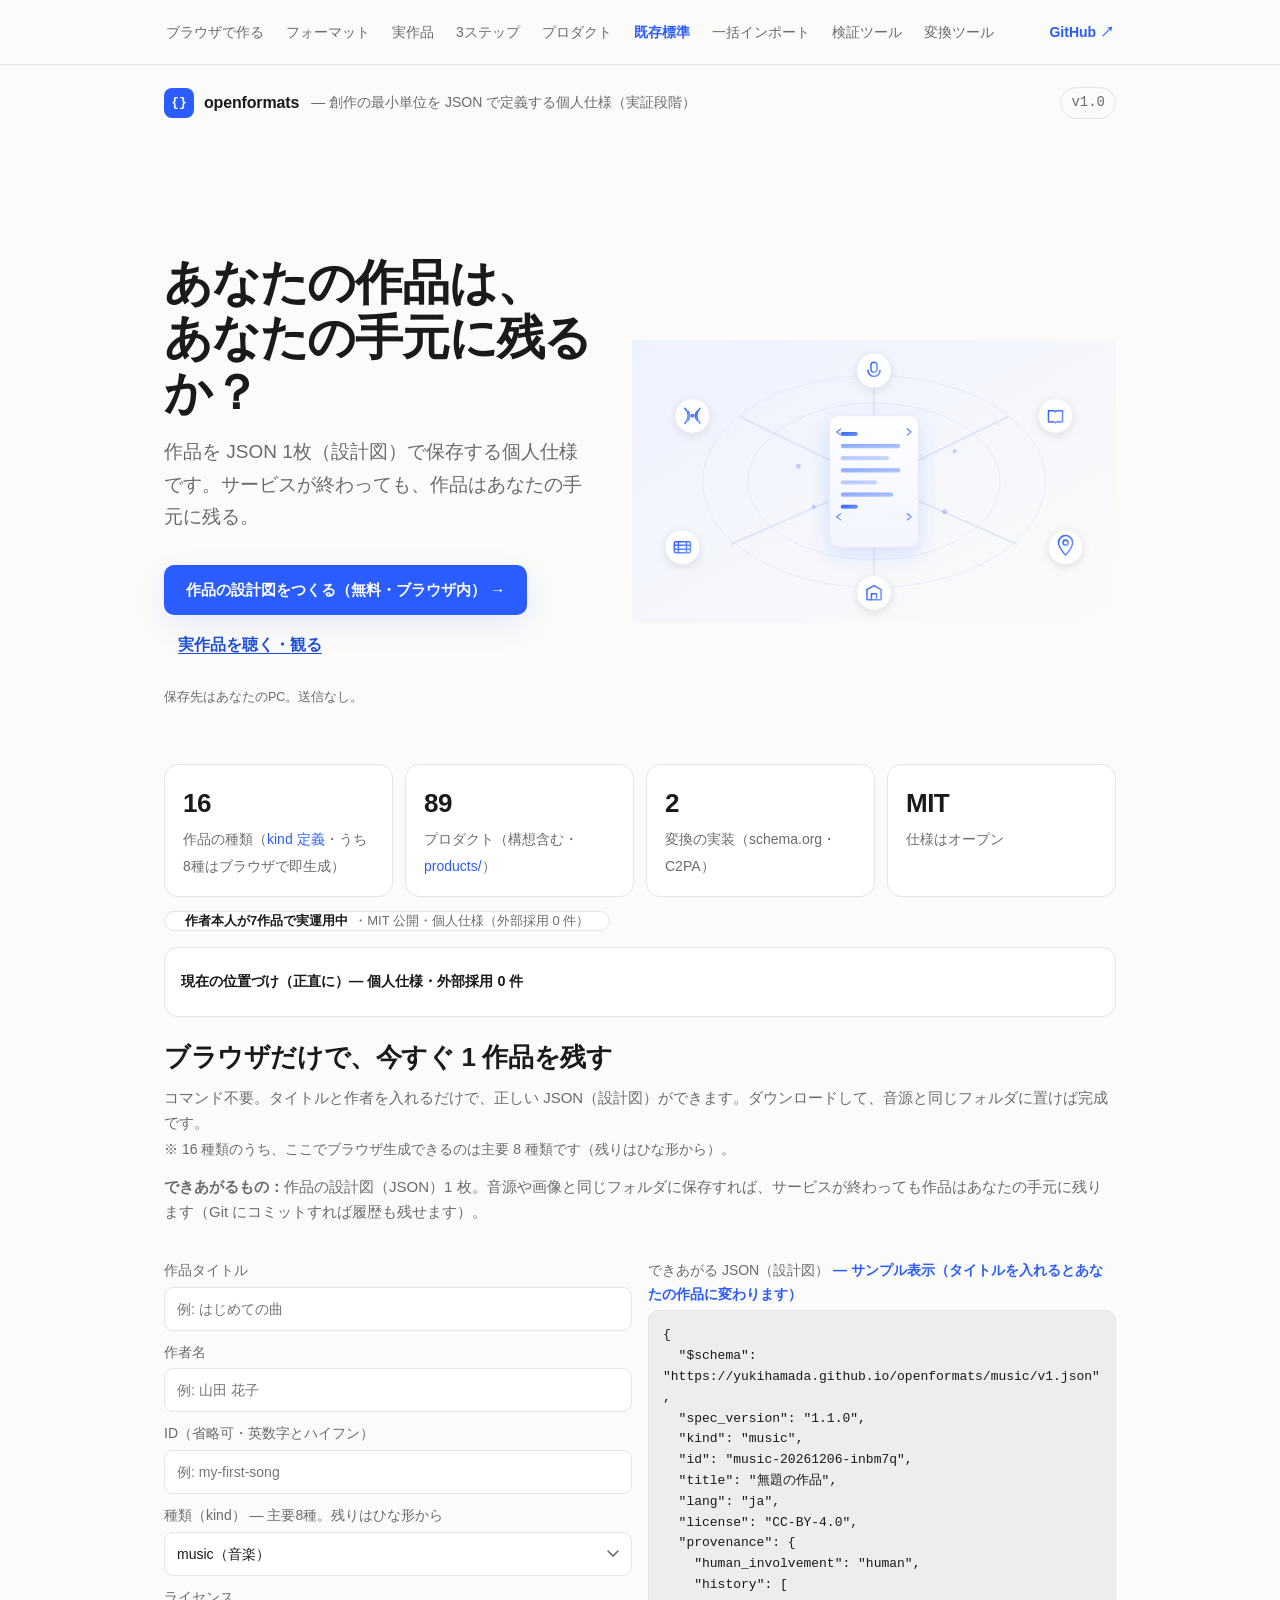
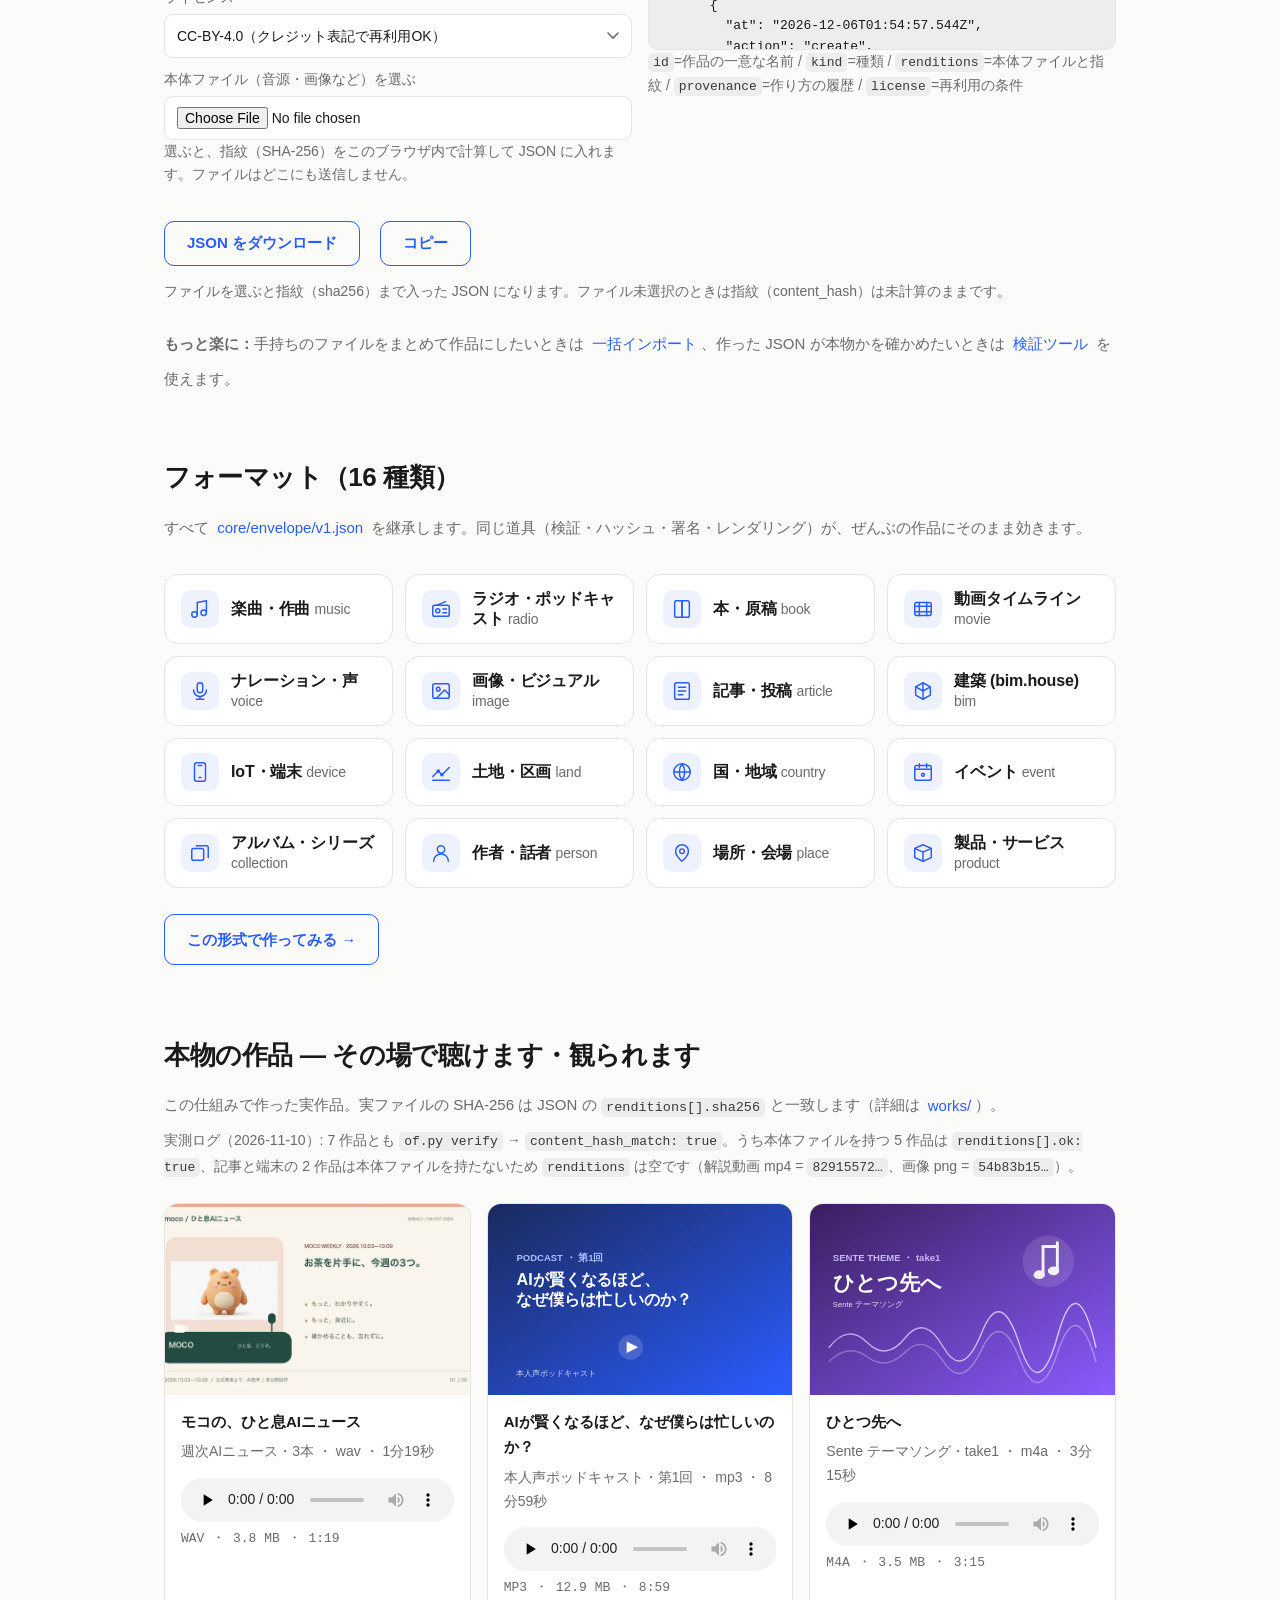
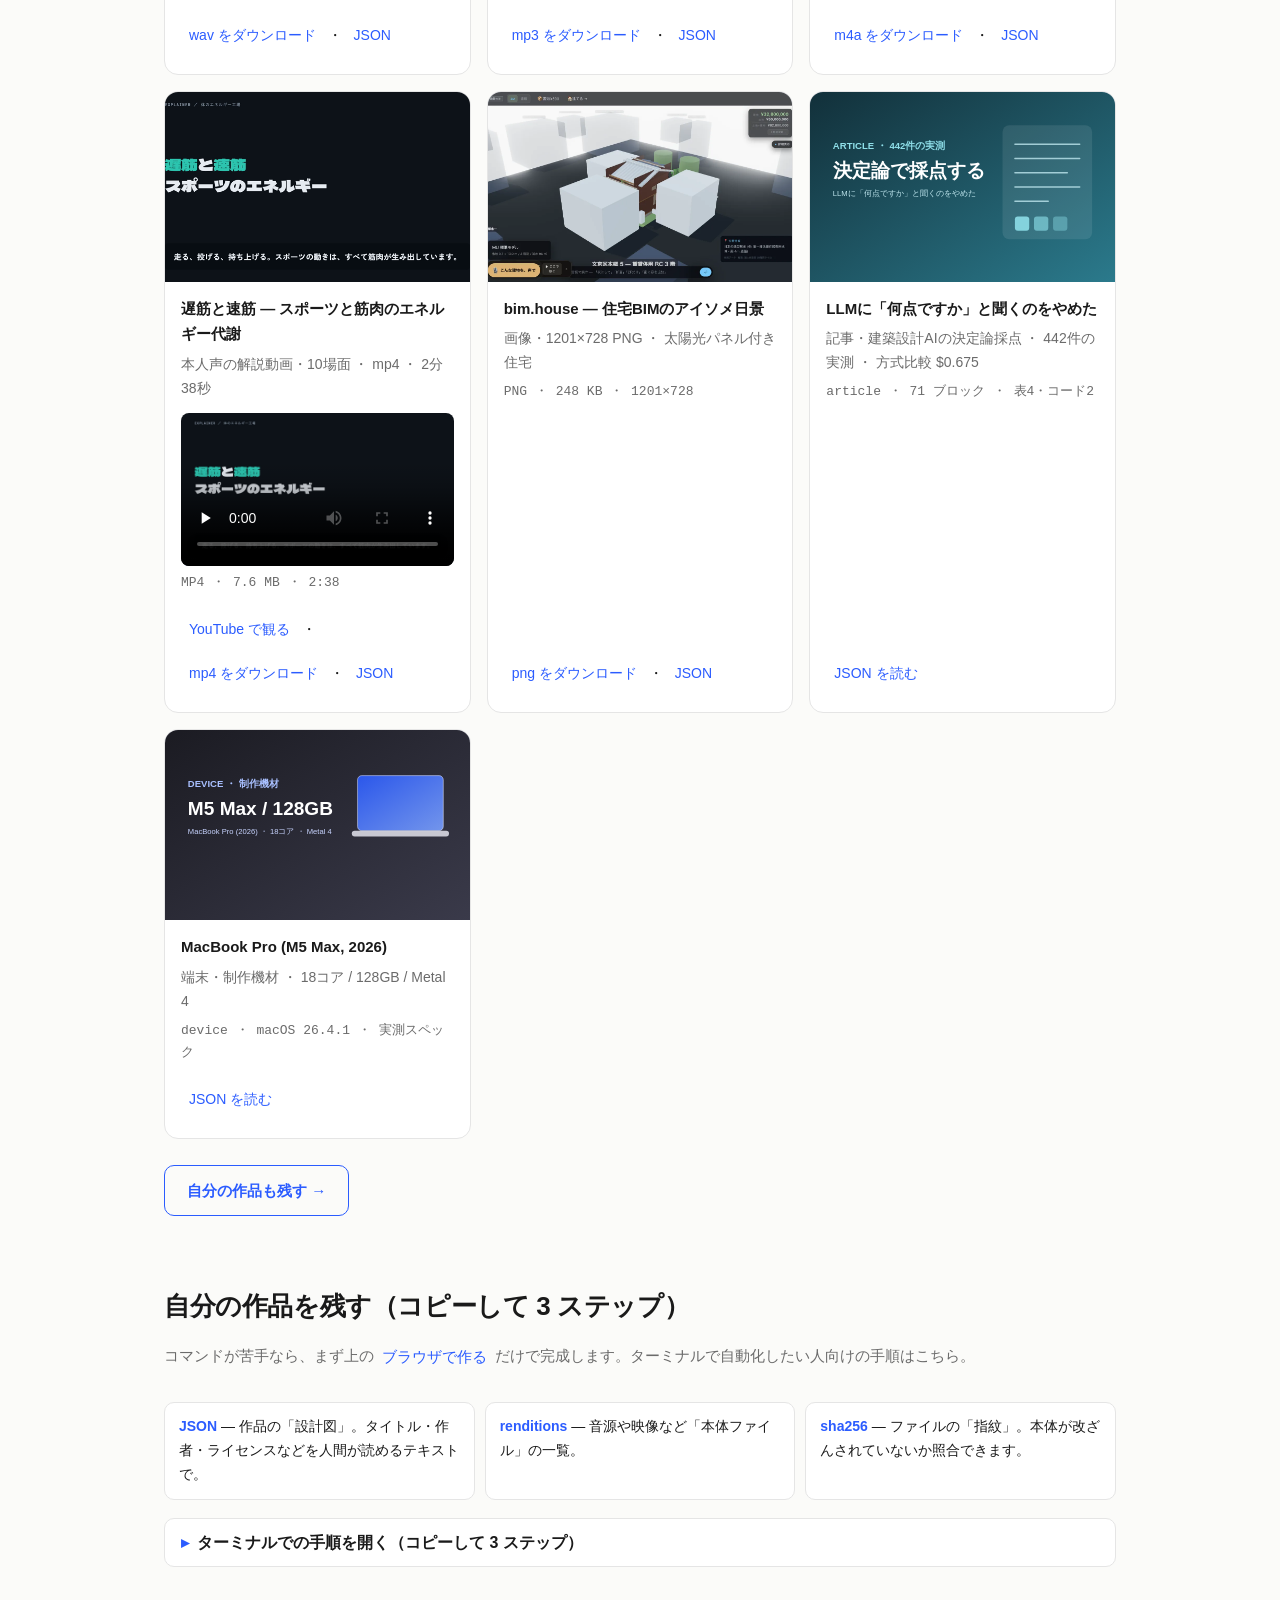
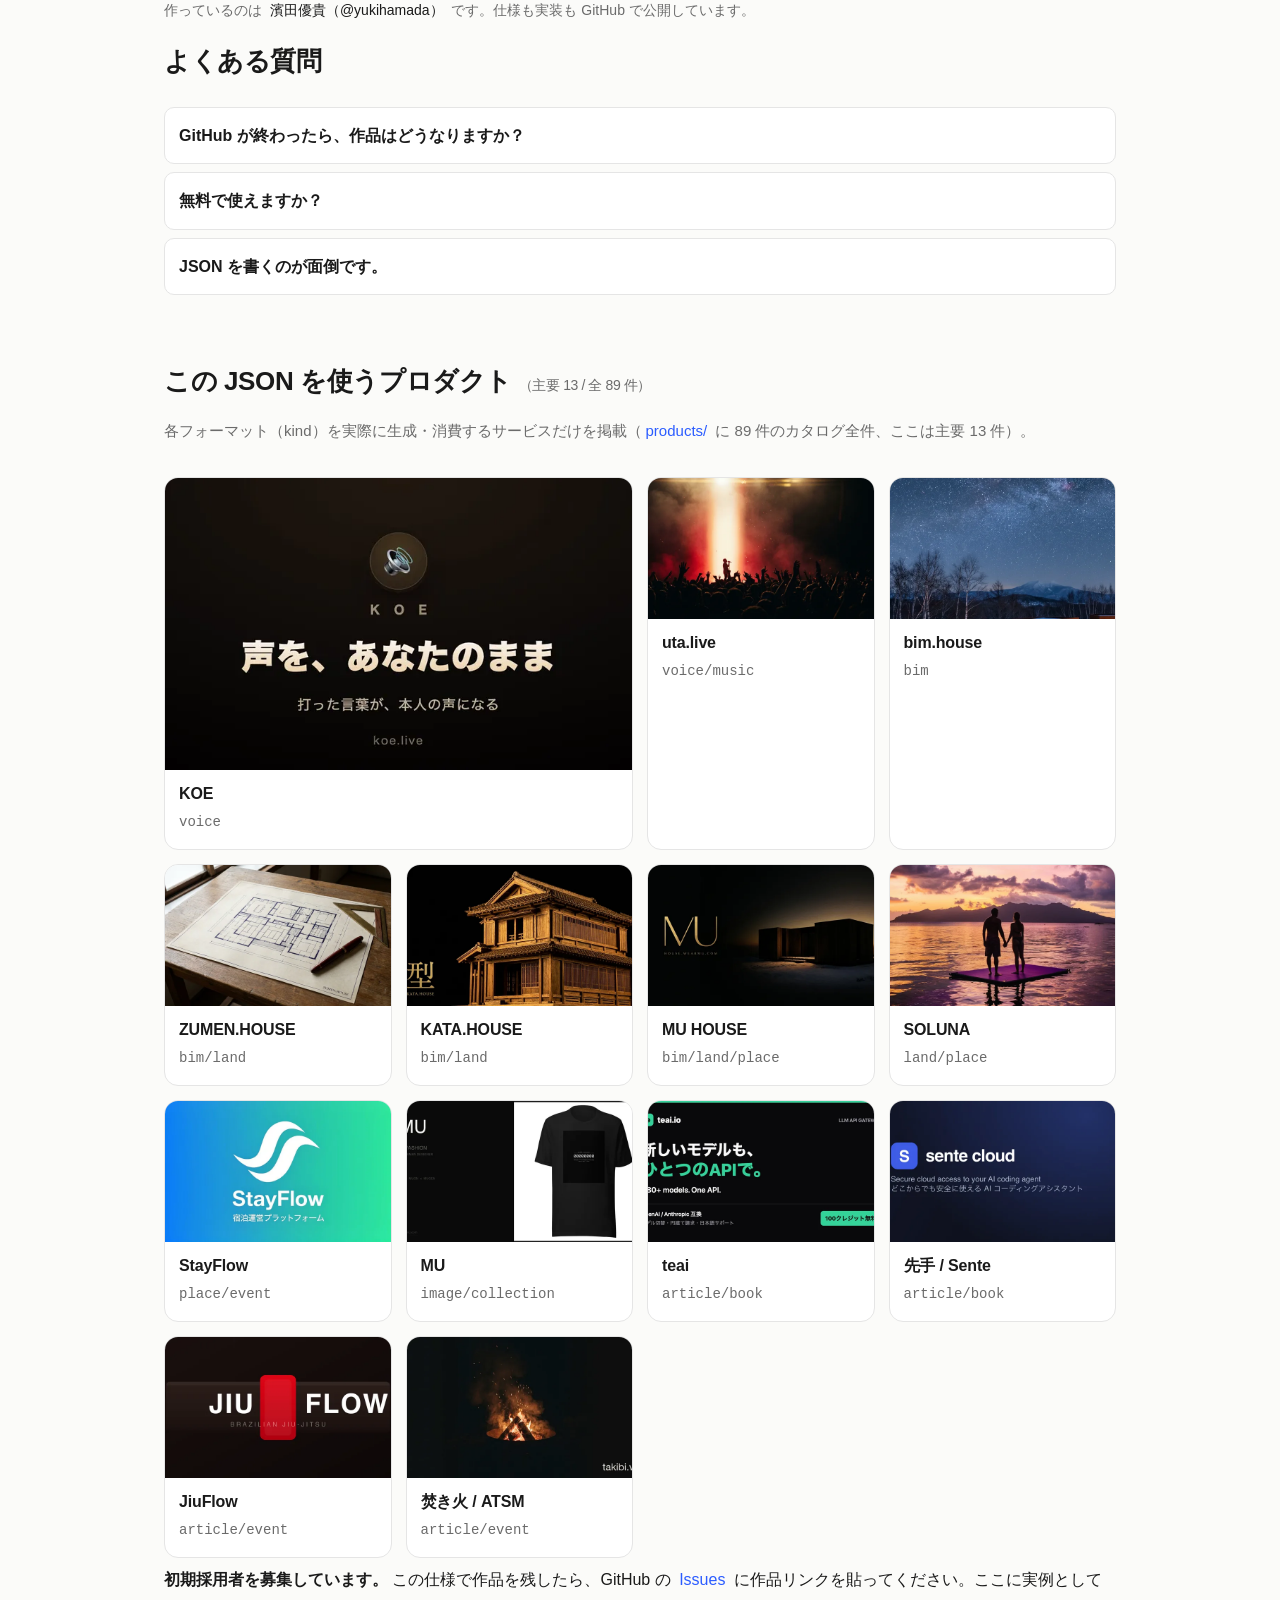
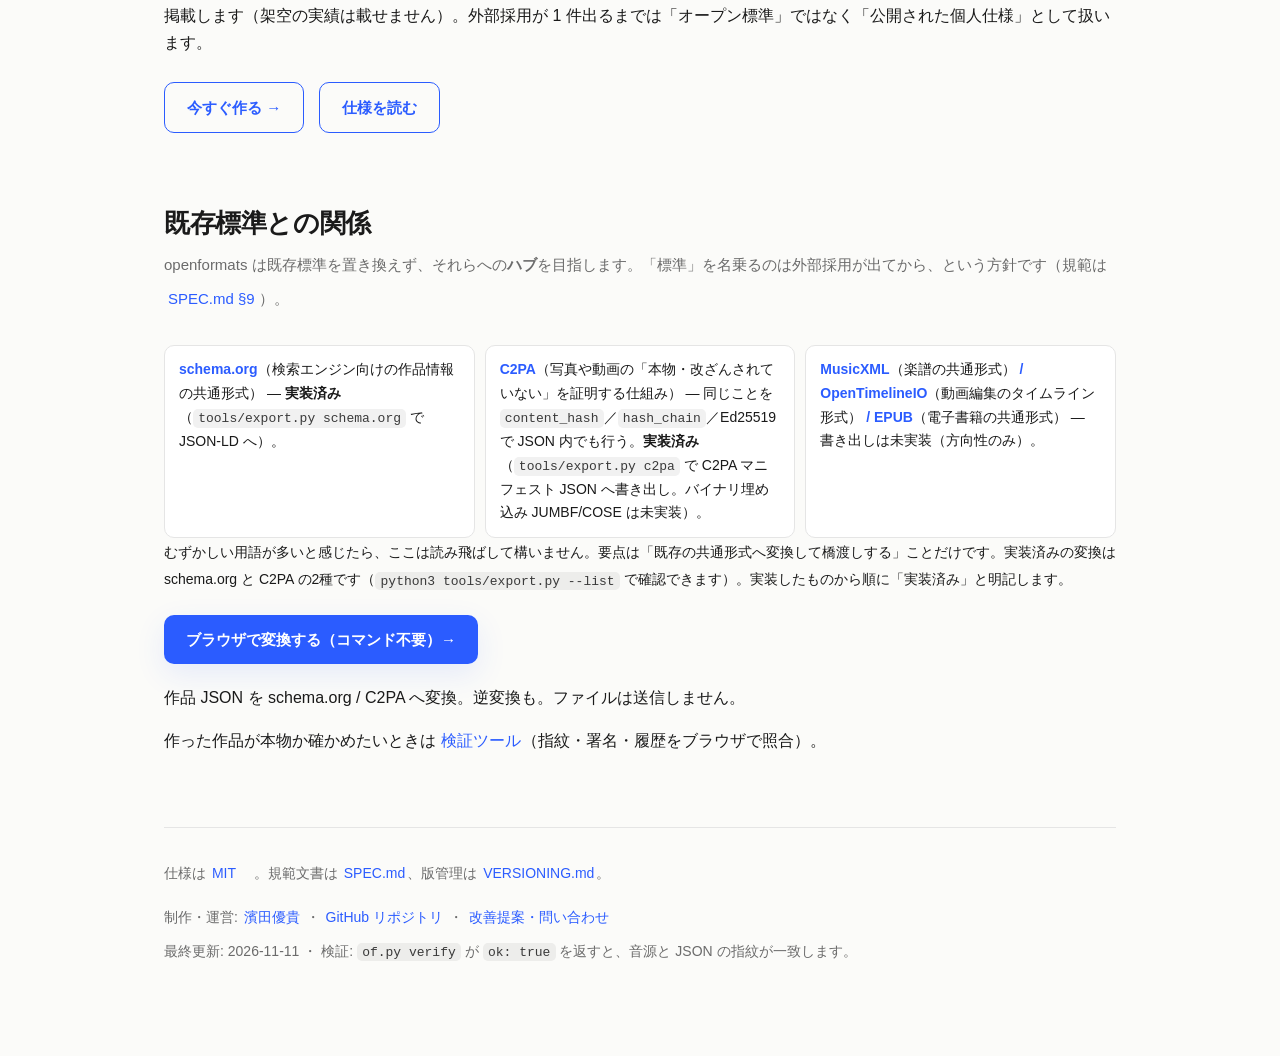
==== commit f6a75741: "fix(landing): Round19 A-1（CTA安心補足をデスクトップでも表示） persona-critic Round19(92.6)のA-1に対応： - 軸6: .hero .cta-" ====
--- a/index.html
+++ b/index.html
@@ -107,7 +107,7 @@
   .hero-badge { display:inline-flex; align-items:center; gap:6px; margin-top:16px; font-size:13px; color:var(--muted);
     background:var(--card); border:1px solid var(--line); border-radius:999px; padding:6px 12px; line-height:1.4; }
   .hero-badge b { color:var(--fg); font-weight:600; }
-  .hero .cta-sub { display:none; }
+  .hero .cta-sub { display:block; }
   @media (max-width:820px){ .hero{grid-template-columns:1fr; gap:16px; padding:20px 0 16px;} .hero-art img{max-height:34vh; object-fit:contain;} }
   @media (max-width:600px){ .brand{padding:12px 0 0;} .hero{padding:12px 0 12px;} .hero h1{margin-bottom:10px;} .hero .lede{margin-bottom:18px;}
     .hero .cta{white-space:nowrap;} .hero .cta-note{display:none;} .hero .cta-sub{display:block;} }
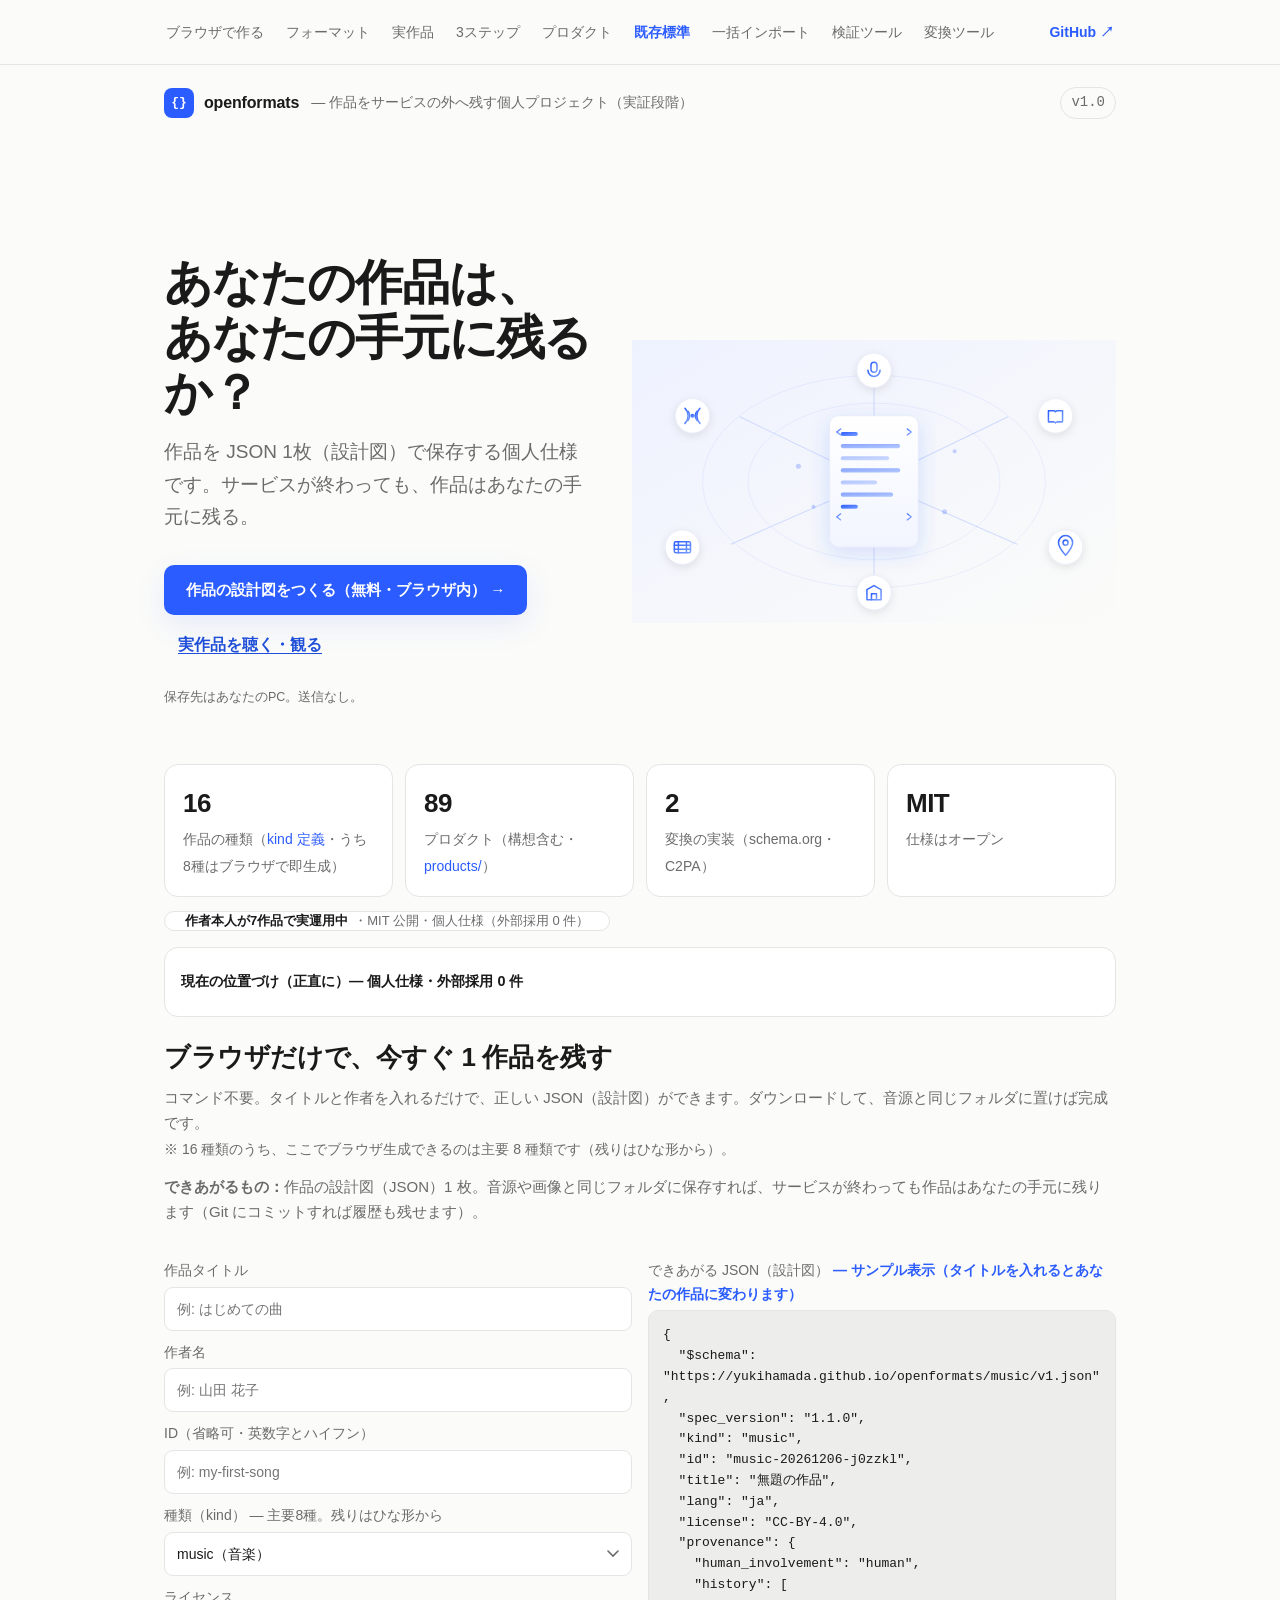
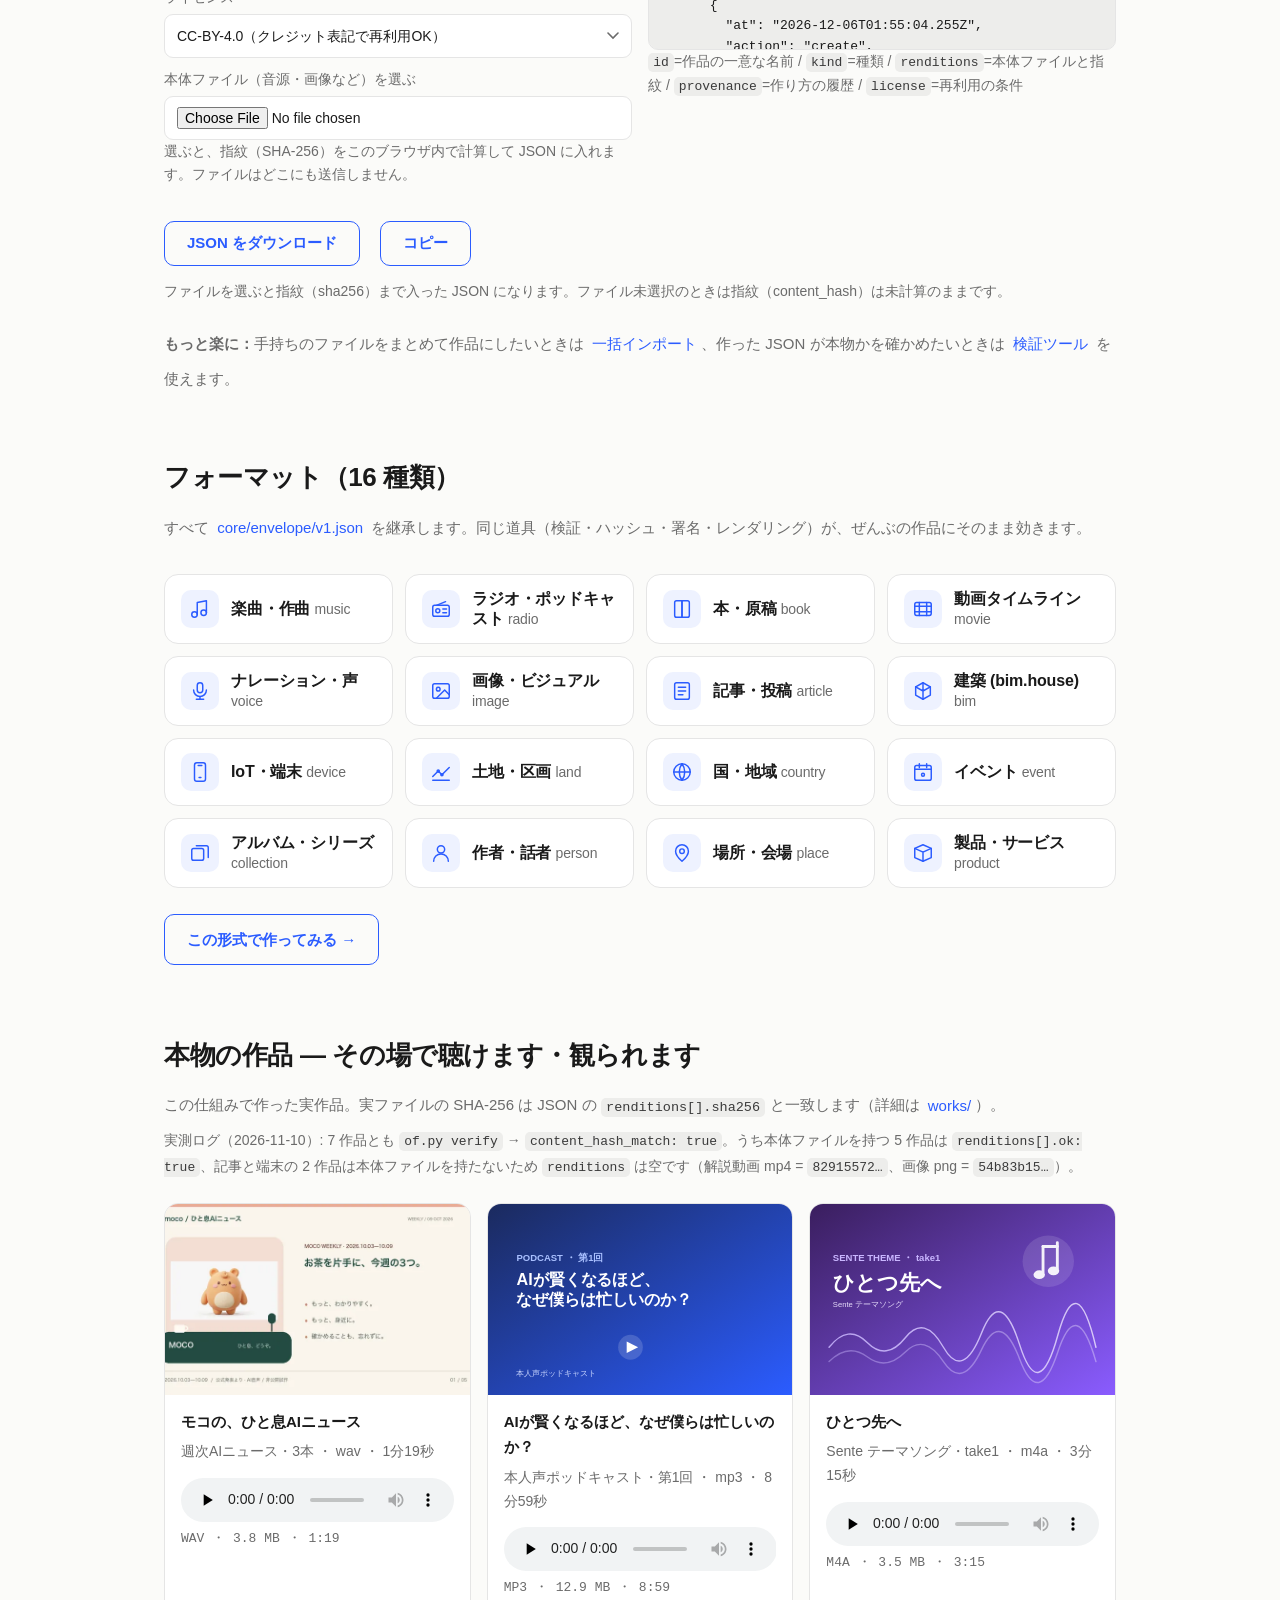
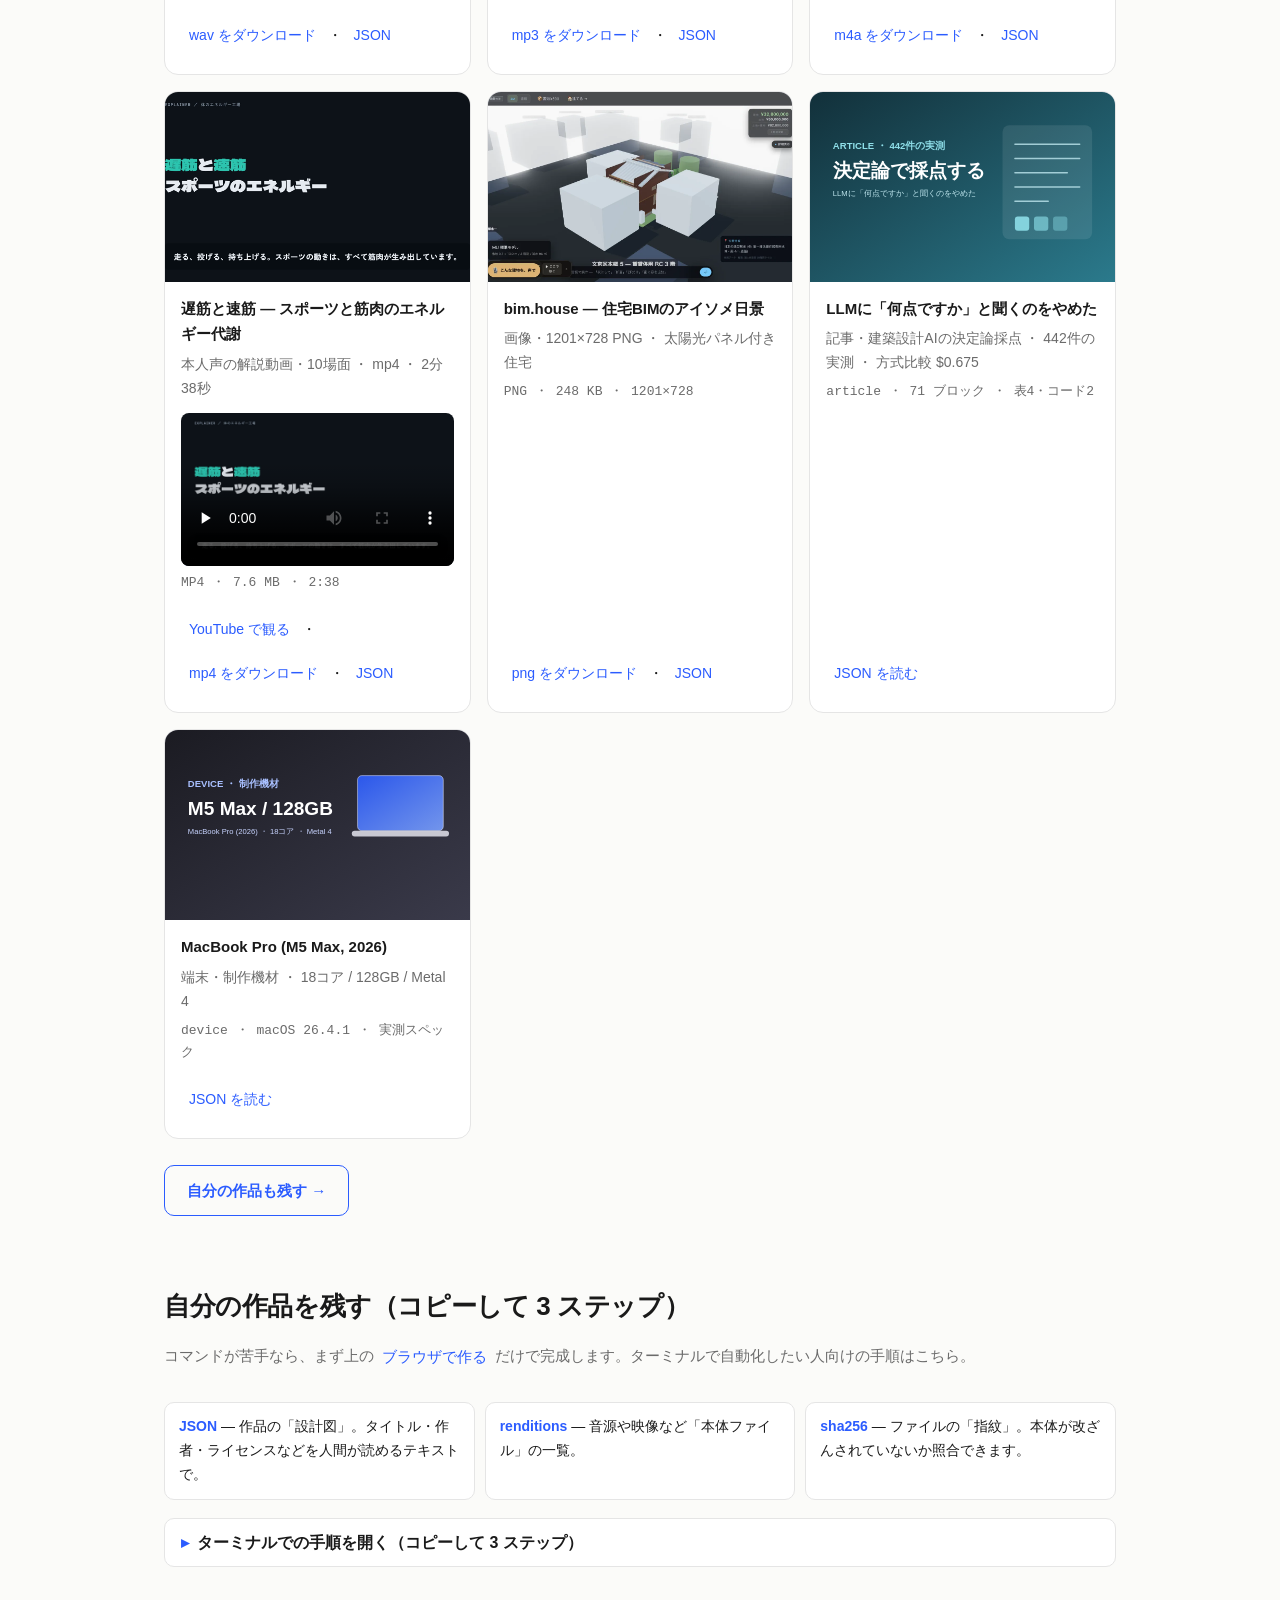
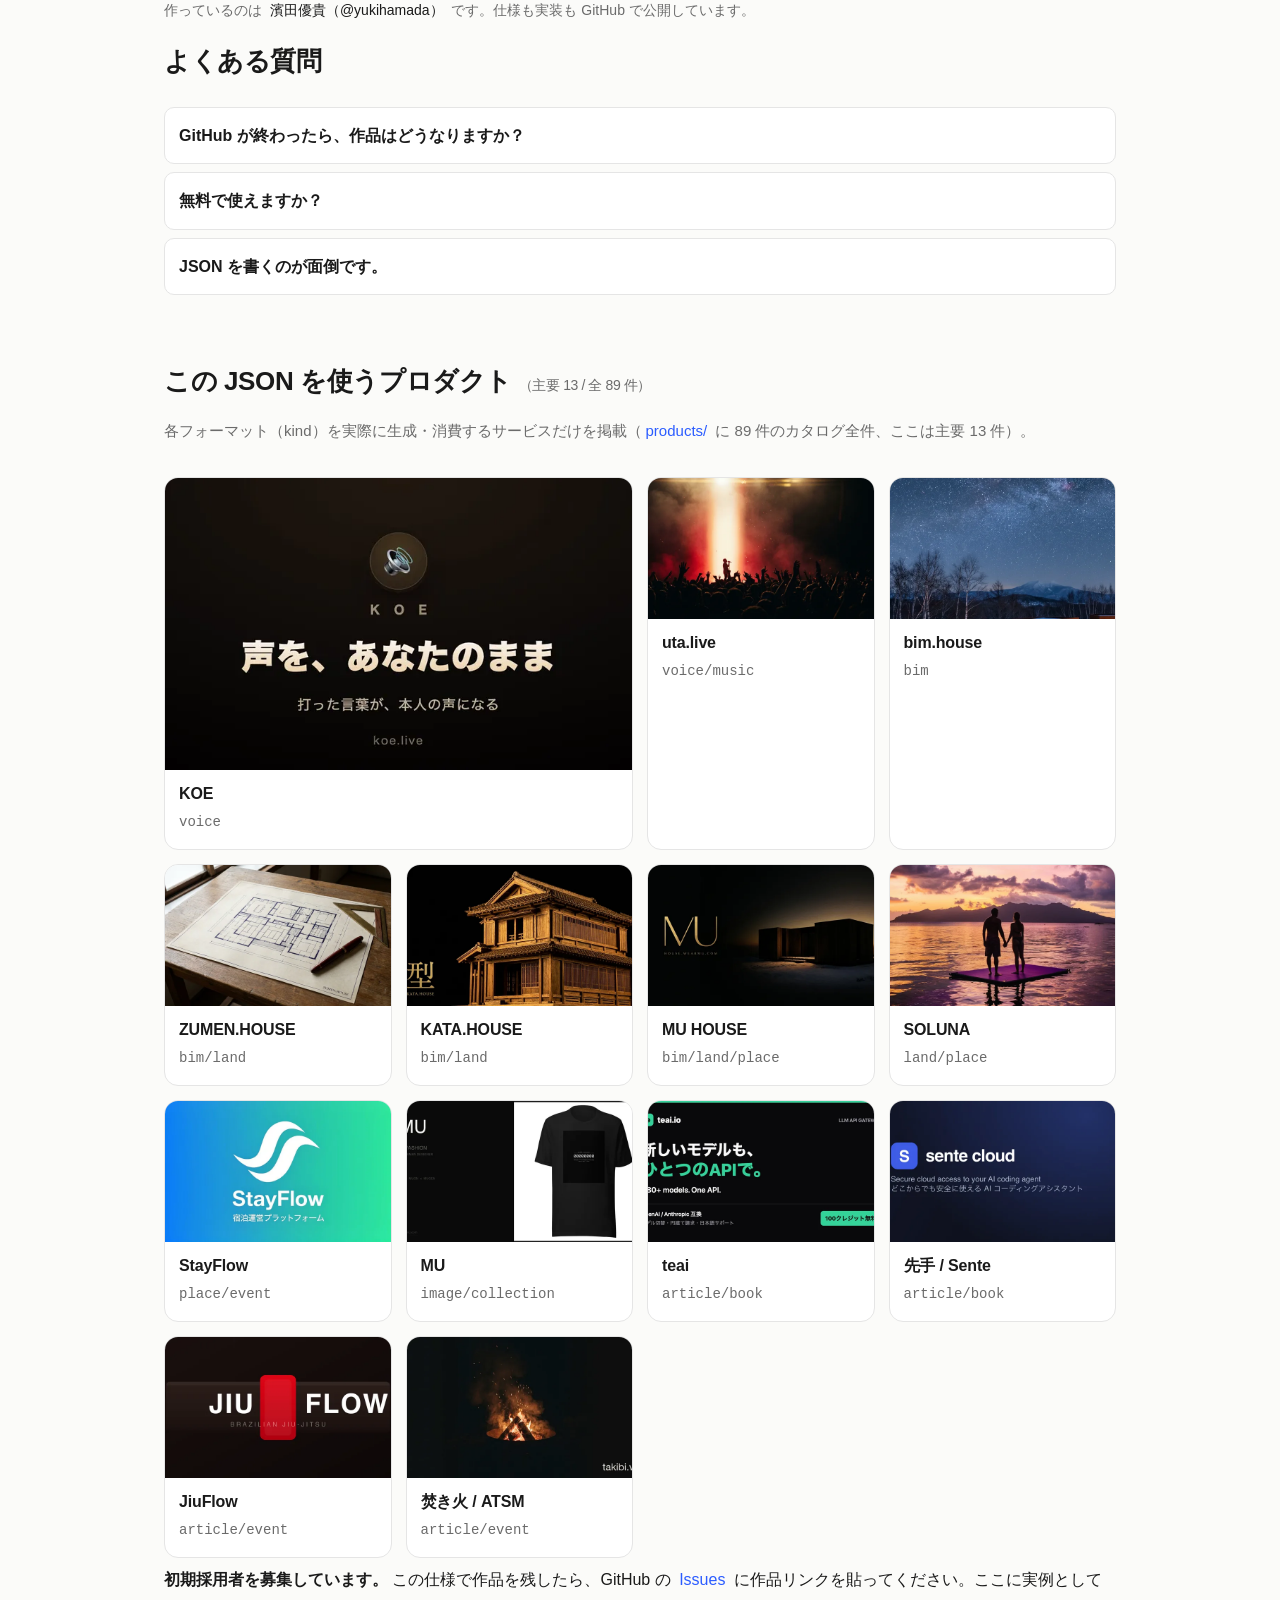
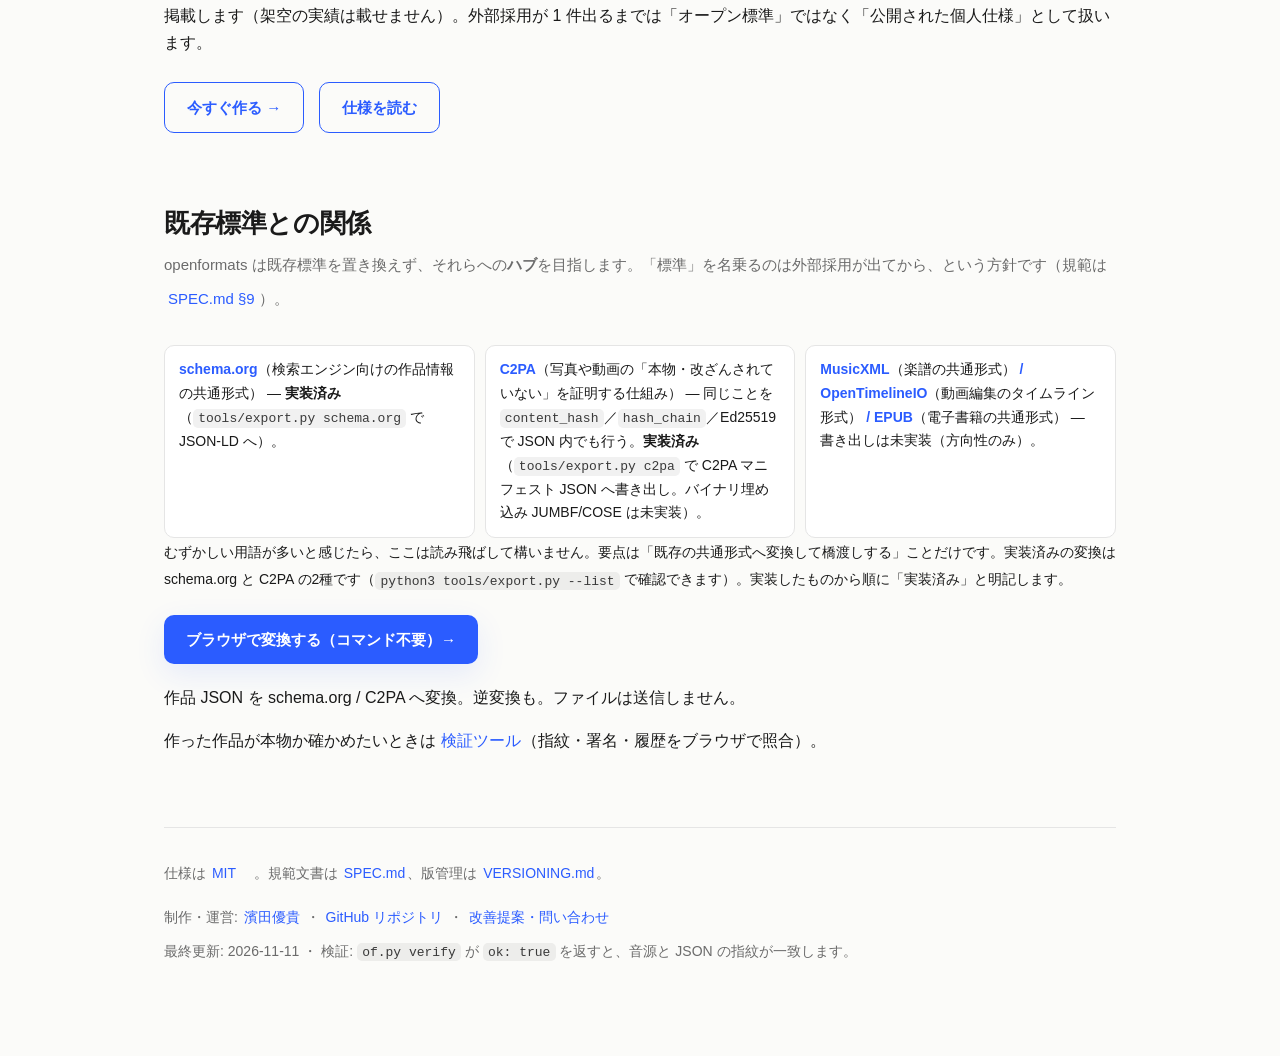
==== commit d70bd3dd: "fix(landing): Round20 A群（モバイル無料表示・ブランド行平易化・theme-color） persona-critic Round20(92.0)のA群に対応： - 軸6: モバ" ====
--- a/index.html
+++ b/index.html
@@ -4,6 +4,8 @@
 <meta charset="utf-8">
 <meta name="viewport" content="width=device-width, initial-scale=1">
 <meta name="color-scheme" content="light dark">
+<meta name="theme-color" content="#fbfbf9" media="(prefers-color-scheme: light)">
+<meta name="theme-color" content="#141413" media="(prefers-color-scheme: dark)">
 <title>openformats — 1 作品 = 1 JSON</title>
 <meta name="description" content="あらゆる創作の最小単位を、人間が読める JSON で定義する個人仕様（MIT・公開）。音楽・ラジオ・本・声・動画・製品・場所を同じ語彙で。既存標準を置き換えずハブを目指す実証段階。">
 <meta property="og:type" content="website">
@@ -110,7 +112,7 @@
   .hero .cta-sub { display:block; }
   @media (max-width:820px){ .hero{grid-template-columns:1fr; gap:16px; padding:20px 0 16px;} .hero-art img{max-height:34vh; object-fit:contain;} }
   @media (max-width:600px){ .brand{padding:12px 0 0;} .hero{padding:12px 0 12px;} .hero h1{margin-bottom:10px;} .hero .lede{margin-bottom:18px;}
-    .hero .cta{white-space:nowrap;} .hero .cta-note{display:none;} .hero .cta-sub{display:block;} }
+    .hero .cta{white-space:normal;} .hero .cta-sub{display:block;} }
 
   .cta { display:inline-block; background:var(--cta-bg); color:var(--cta-fg); padding:12px 22px; border-radius:10px;
     font-weight:600; font-size:15px; margin:4px 10px 4px 0; box-shadow:var(--shadow); transition:transform .15s,filter .15s; }
@@ -273,7 +275,7 @@
   <div class="brand">
     <span class="mark" aria-hidden="true">{}</span>
     <span class="name">openformats</span>
-    <span class="tag">— 創作の最小単位を JSON で定義する個人仕様（実証段階）</span>
+    <span class="tag">— 作品をサービスの外へ残す個人プロジェクト（実証段階）</span>
     <span class="ver">v1.0</span>
   </div>
 
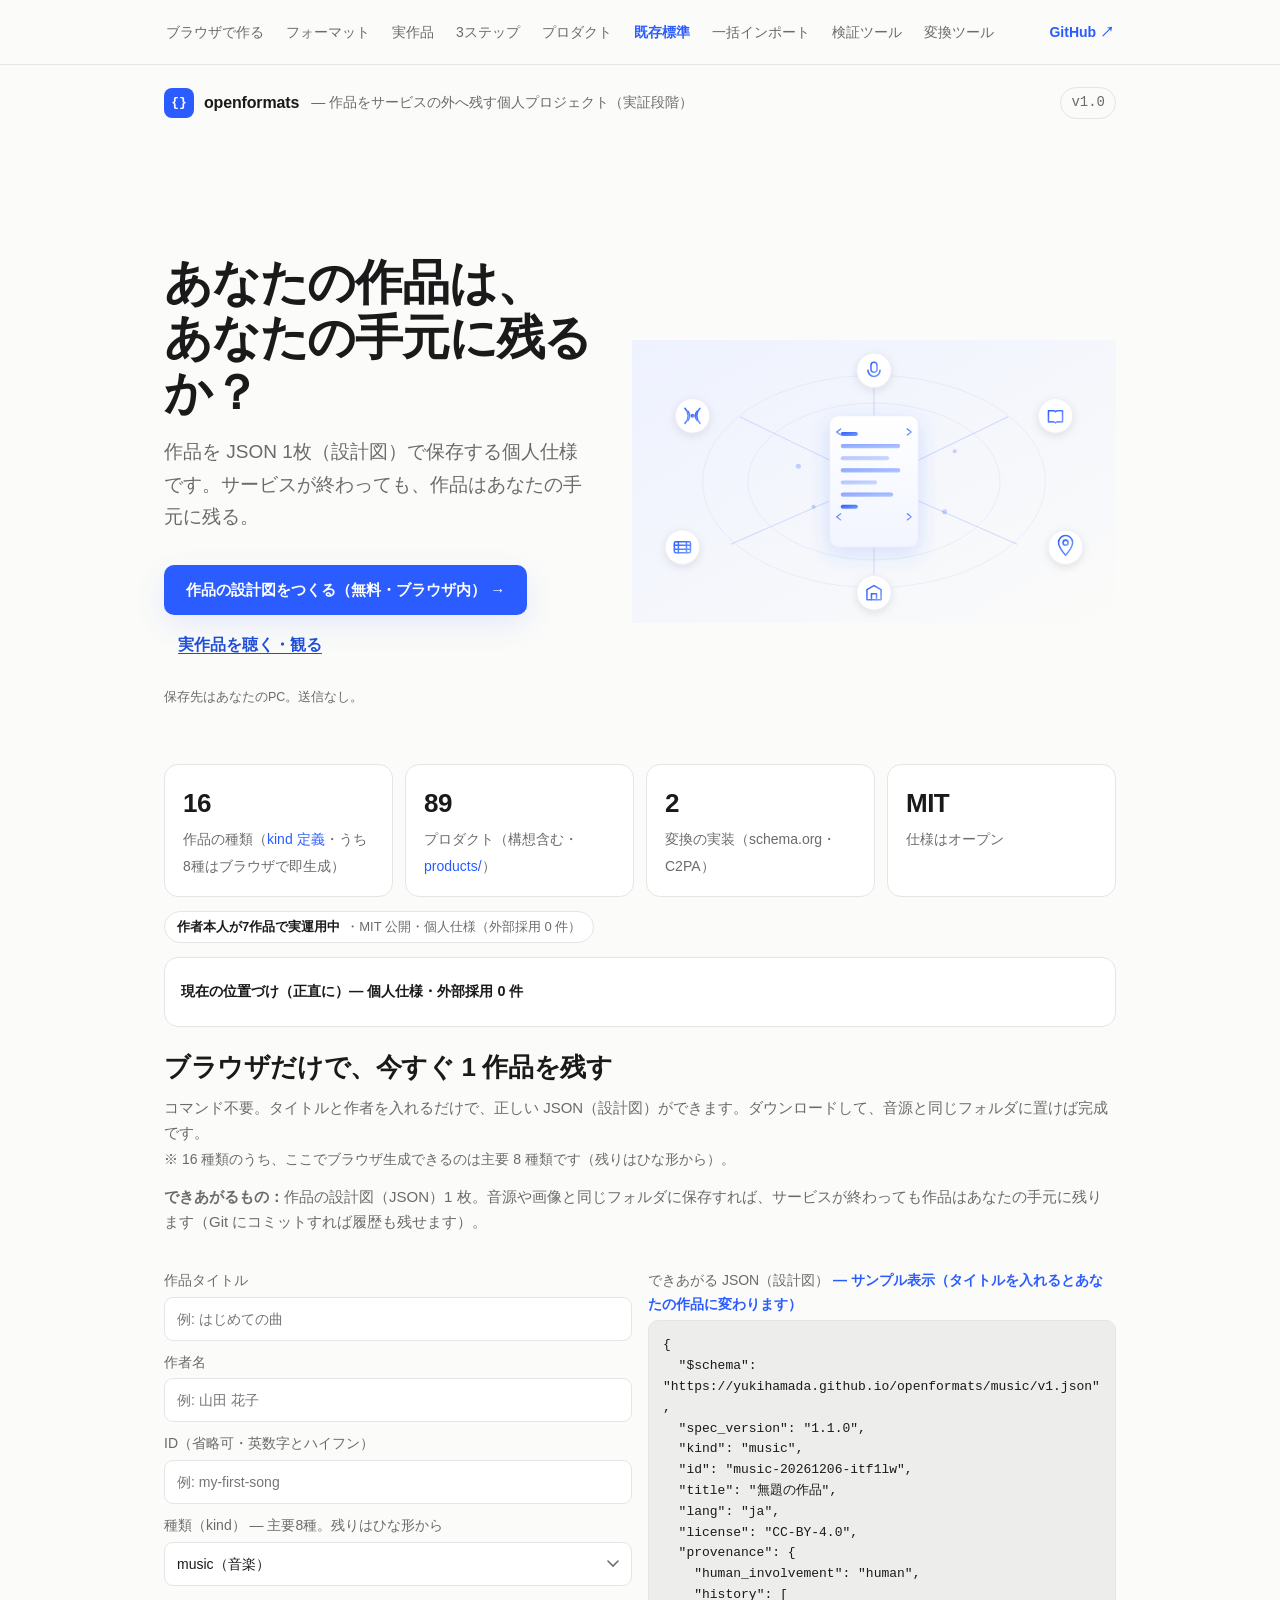
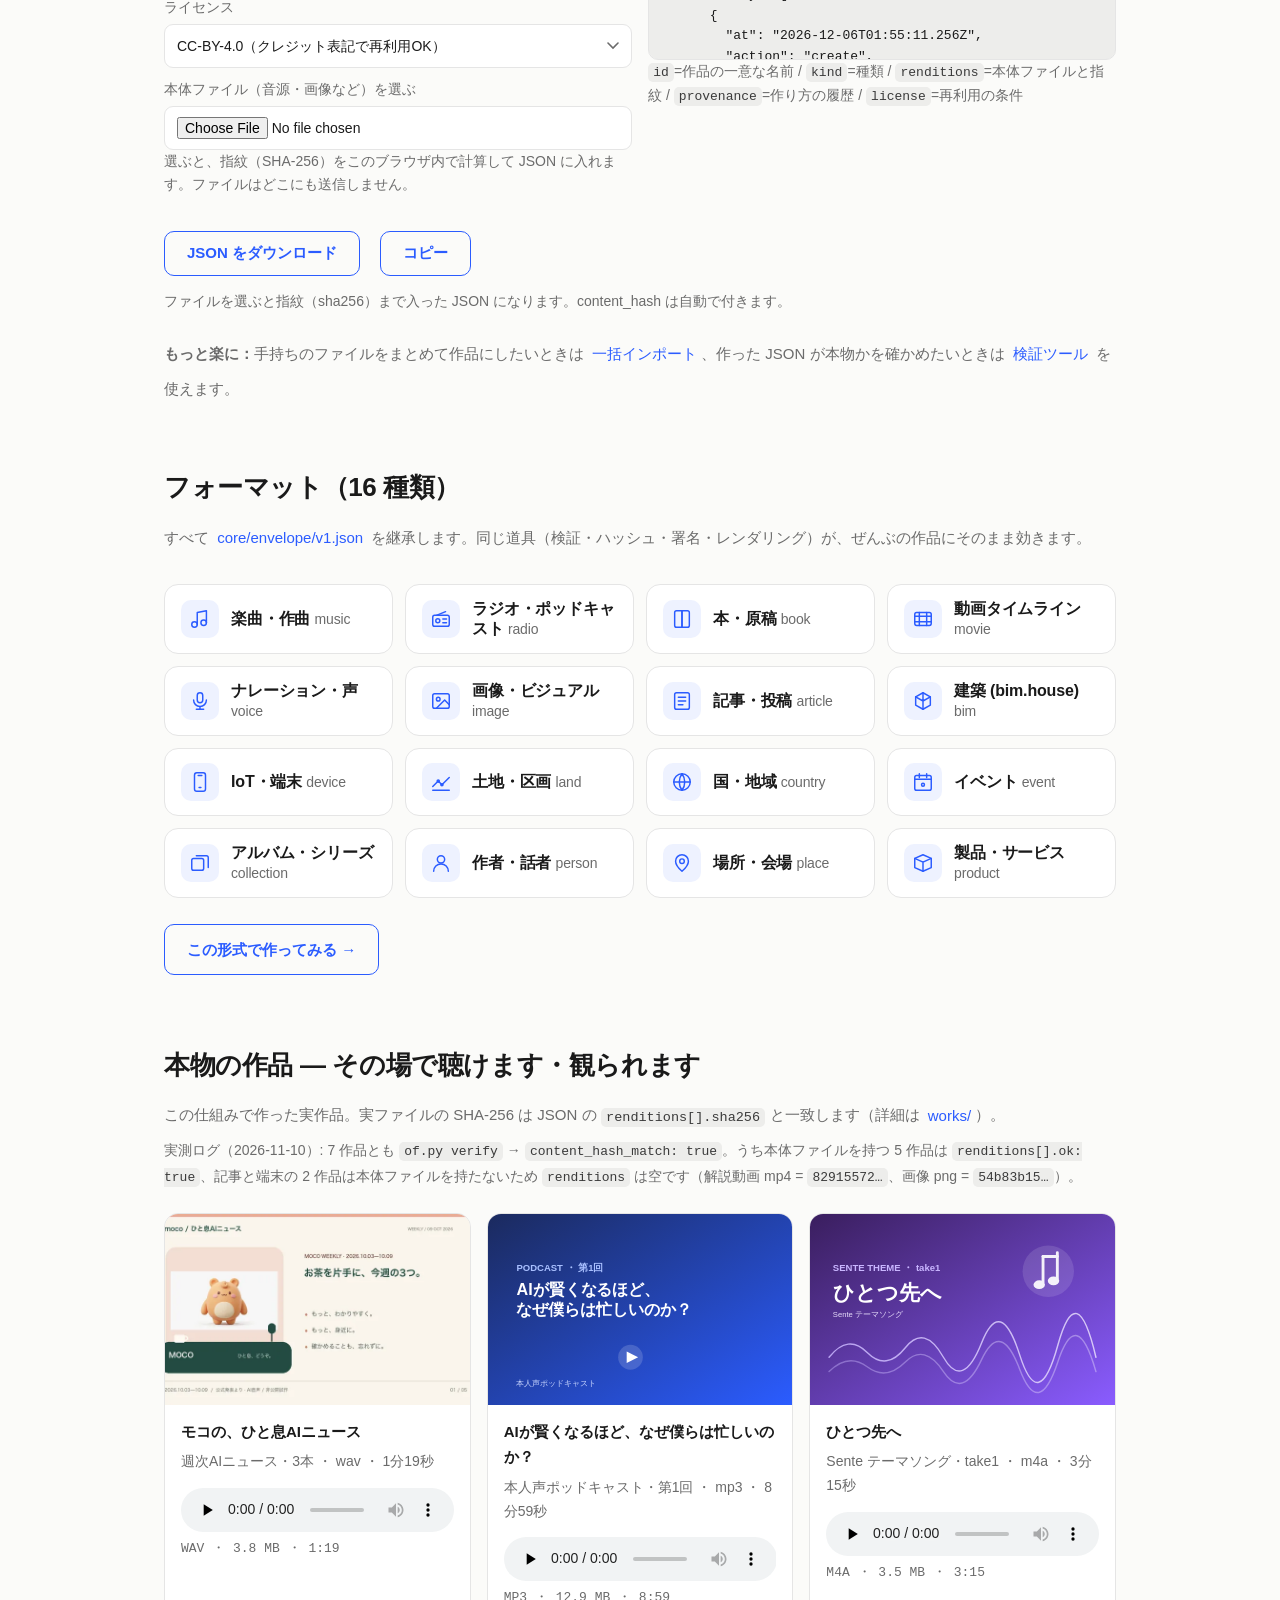
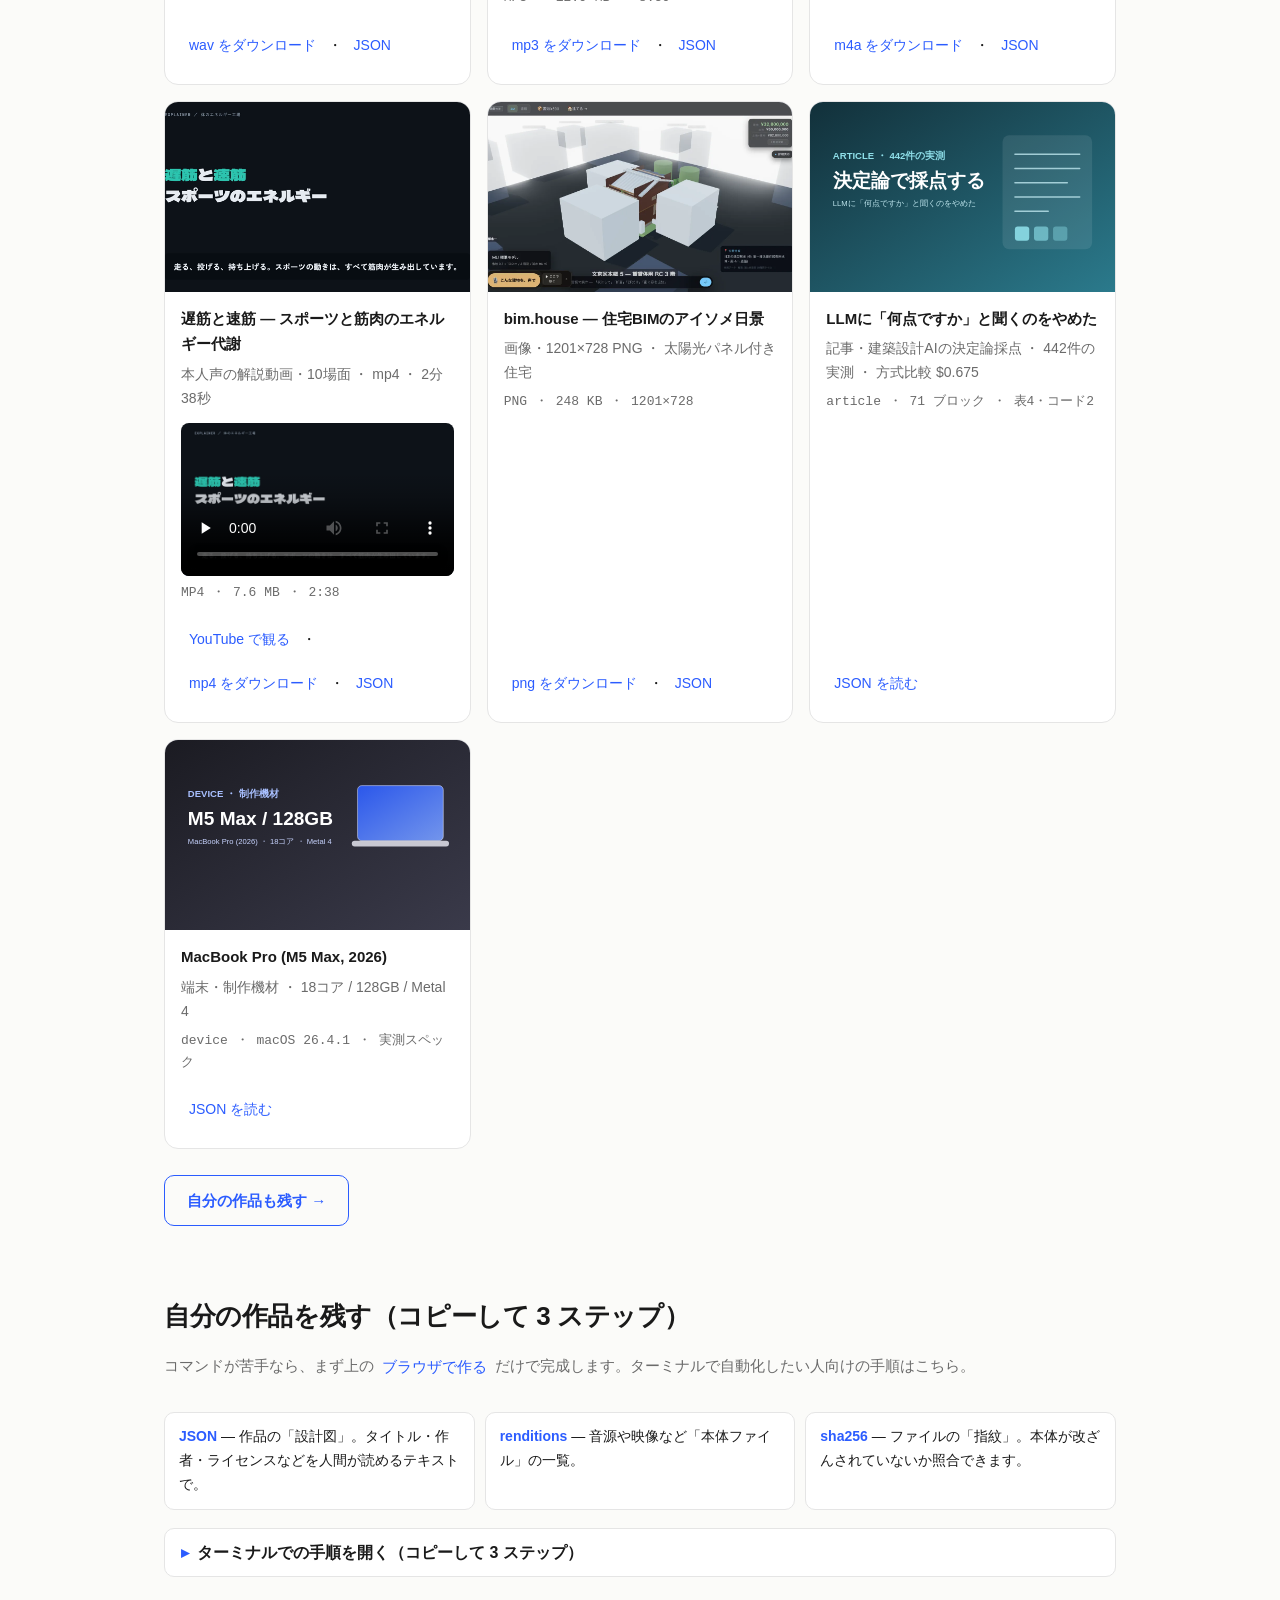
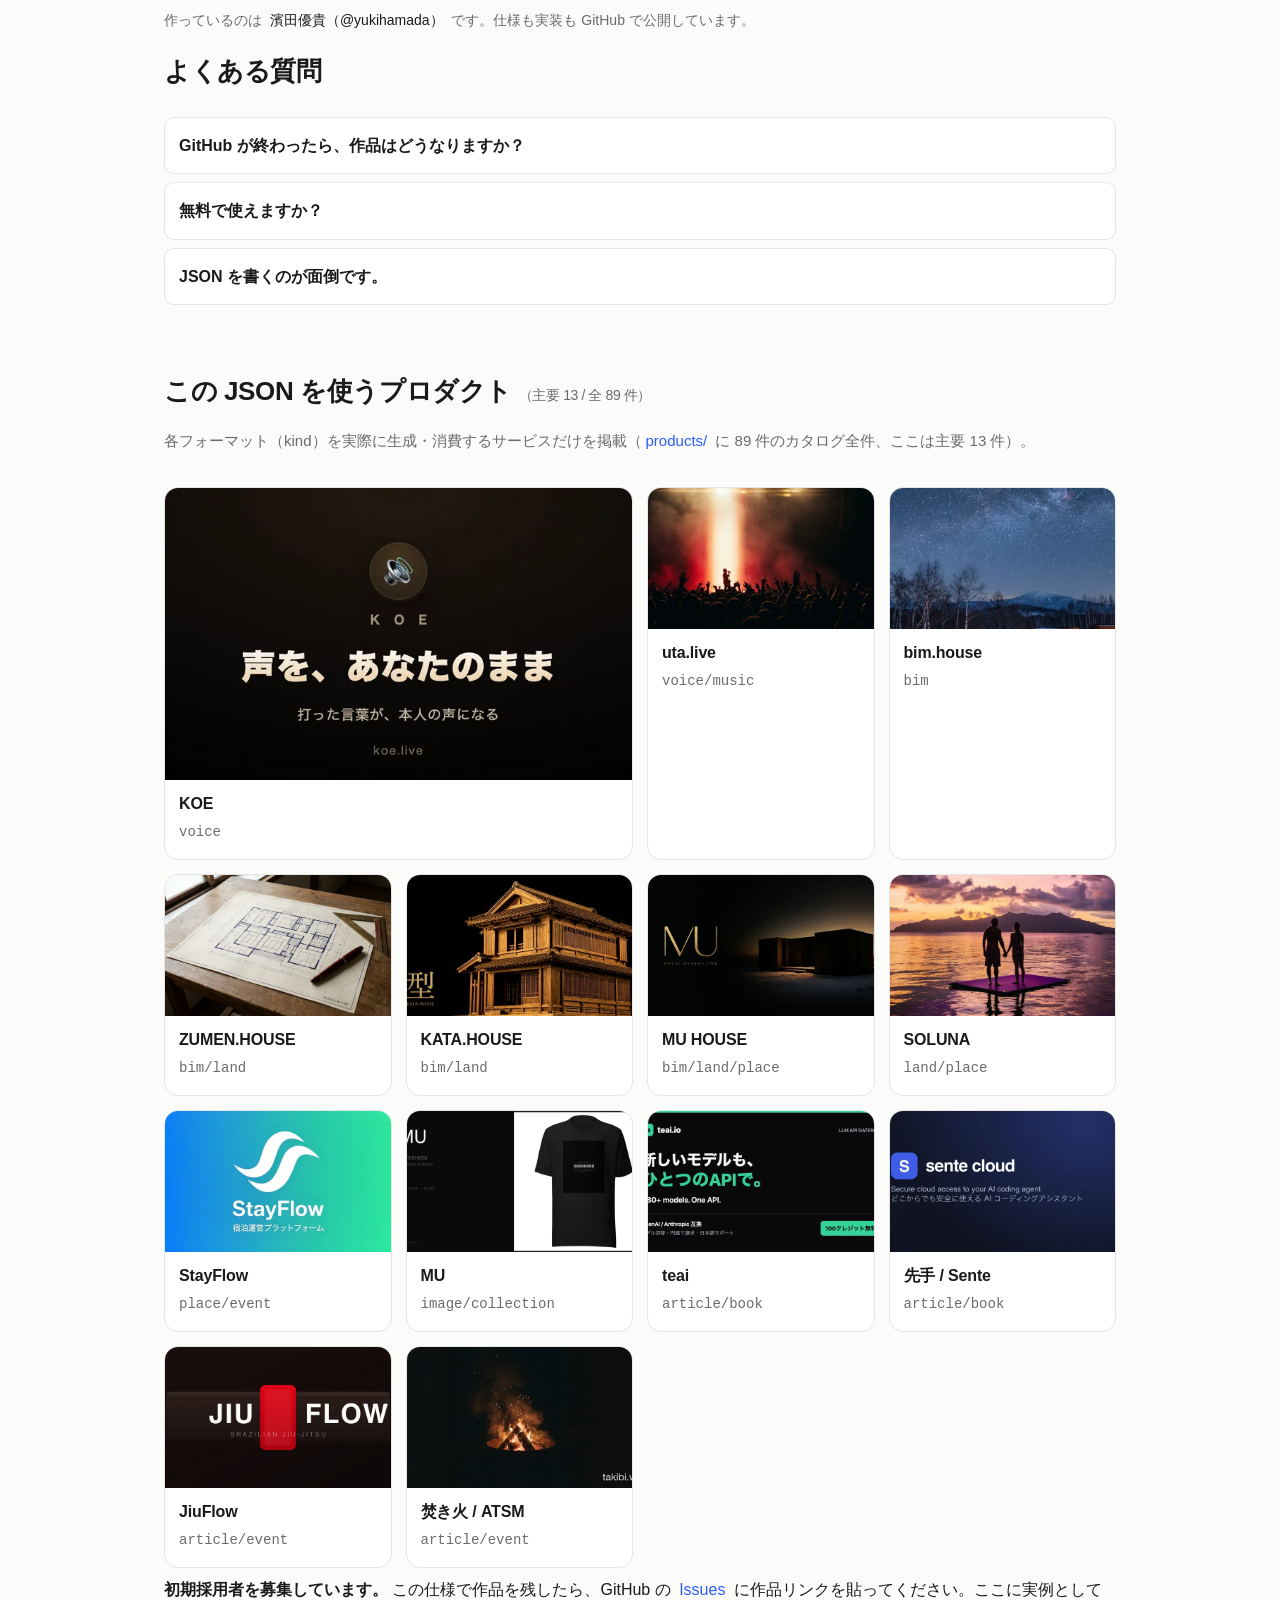
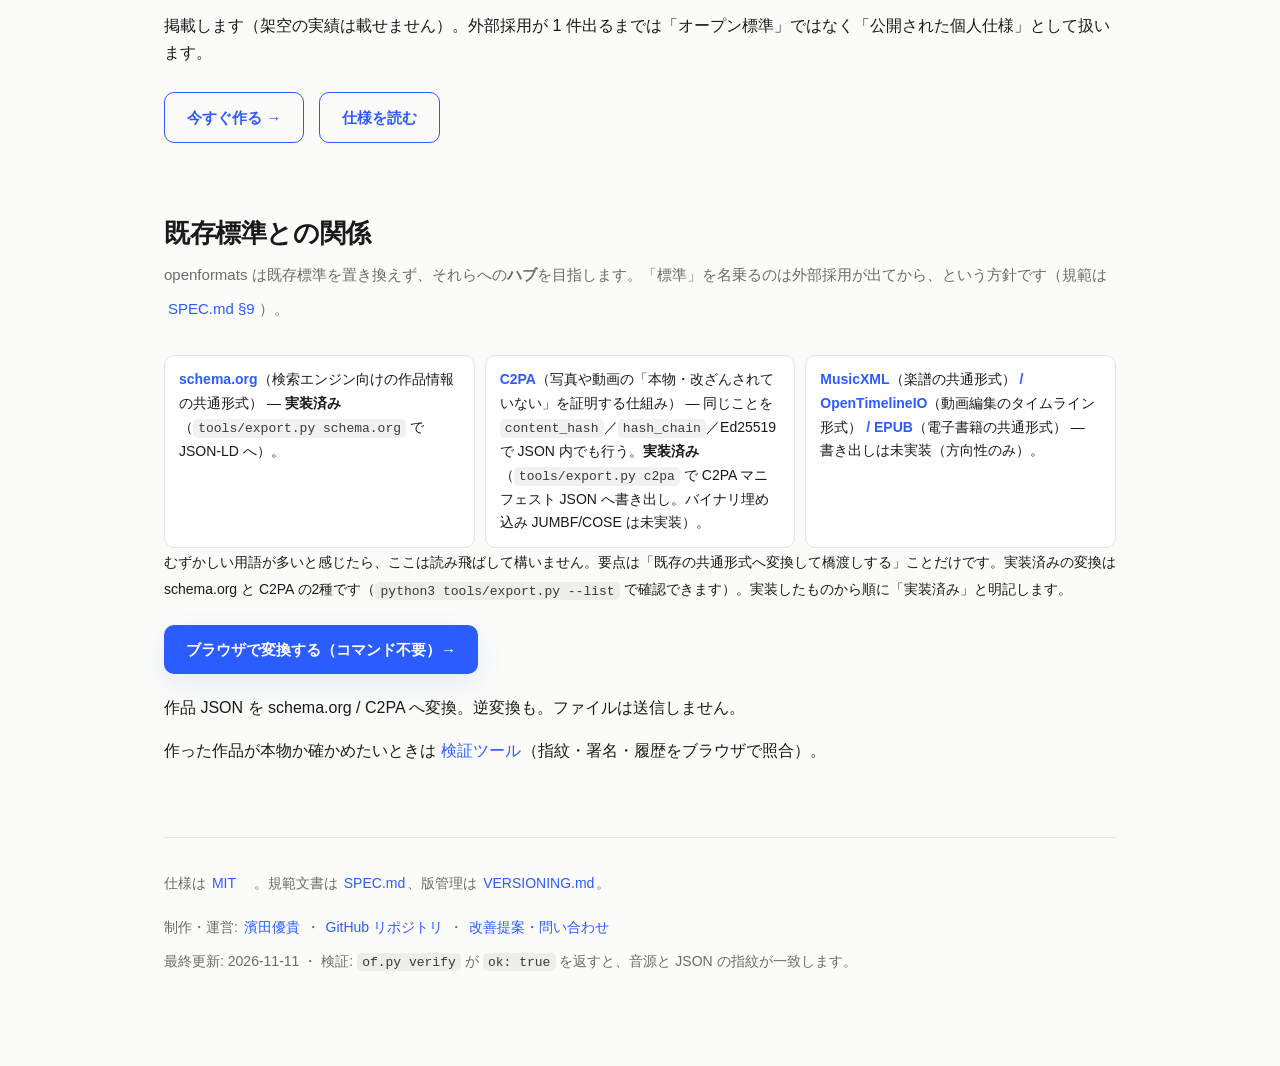
==== commit d4df4073: "fix(landing): Round21 A群（CTA改行・左端整列・h3入れ子・content_hash・TOC 44px） persona-critic Round21(88.0)のA群に対応：" ====
--- a/index.html
+++ b/index.html
@@ -116,6 +116,7 @@
 
   .cta { display:inline-block; background:var(--cta-bg); color:var(--cta-fg); padding:12px 22px; border-radius:10px;
     font-weight:600; font-size:15px; margin:4px 10px 4px 0; box-shadow:var(--shadow); transition:transform .15s,filter .15s; }
+  .cta .cta-note { white-space:nowrap; }
   .cta:hover { text-decoration:none; filter:brightness(1.08); transform:translateY(-1px); }
   .cta.ghost { background:transparent; color:var(--accent); border:1px solid var(--accent); box-shadow:none; }
   .cta.ghost:hover { background:var(--accent-soft); }
@@ -136,7 +137,7 @@
   .toc a[aria-current="true"]{ color:var(--accent); font-weight:600; }
   .toc { max-width:var(--maxw); margin:0 auto; display:flex; flex-wrap:wrap; gap:4px 18px;
     padding:10px 24px; font-size:14px; }
-  .toc a { display:inline-flex; align-items:center; color:var(--muted); padding:8px 2px; min-height:44px; line-height:24px; }
+  .toc a { display:inline-flex; align-items:center; color:var(--muted); padding:8px 2px; min-height:44px; min-width:44px; line-height:24px; }
   .toc a:hover { color:var(--accent); }
   @media (max-width:600px){ .toc{flex-wrap:nowrap; overflow-x:auto; gap:0 16px; padding:4px 16px; -webkit-overflow-scrolling:touch; scrollbar-width:none; -webkit-mask-image:linear-gradient(to right,#000 92%,transparent); mask-image:linear-gradient(to right,#000 92%,transparent);}
     .toc::-webkit-scrollbar{display:none;}
@@ -283,7 +284,7 @@
     <div>
       <h1>あなたの作品は、<br>あなたの手元に残るか？</h1>
       <p class="lede">作品を JSON 1枚（設計図）で保存する個人仕様です。サービスが終わっても、作品はあなたの手元に残る。</p>
-      <p><a class="cta" href="#builder">作品の設計図をつくる<span class="cta-note">（無料・ブラウザ内）</span> →</a> <a class="hero-sub" href="#works">実作品を聴く・観る</a></p>
+      <p><a class="cta" href="#builder">作品の設計図をつくる<span class="cta-note">（無料・ブラウザ内） →</span></a> <a class="hero-sub" href="#works">実作品を聴く・観る</a></p>
       <p class="cta-sub" style="margin:6px 0 0;font-size:12.5px;color:var(--muted)">保存先はあなたのPC。送信なし。</p>
     </div>
     <div class="hero-art">
@@ -299,9 +300,9 @@
     <div class="stat"><b>MIT</b><span>仕様はオープン</span></div>
   </div>
 
-  <p class="hero-badge" style="max-width:var(--maxw);margin:14px auto 0;padding:0 var(--pad,20px)"><b>作者本人が7作品で実運用中</b>・MIT 公開・個人仕様（外部採用 0 件）</p>
-
-  <details class="status-note" role="note" style="max-width:var(--maxw);margin:14px auto 0;padding:12px 16px;border:1px solid var(--line);border-radius:var(--radius);background:var(--card);color:var(--muted);font-size:.9rem;line-height:1.6">
+  <p class="hero-badge" style="margin:14px 0 0"><b>作者本人が7作品で実運用中</b>・MIT 公開・個人仕様（外部採用 0 件）</p>
+
+  <details class="status-note" role="note" style="margin:14px 0 0;padding:12px 16px;border:1px solid var(--line);border-radius:var(--radius);background:var(--card);color:var(--muted);font-size:.9rem;line-height:1.6;box-sizing:border-box">
     <summary style="cursor:pointer;color:var(--fg);font-weight:600;display:flex;align-items:center;min-height:44px">現在の位置づけ（正直に）— 個人仕様・外部採用 0 件</summary>
     <p style="margin:10px 0 0">これは作者1人の制作物に使っている<strong style="color:var(--fg)">個人仕様</strong>です。MIT で公開し、誰でも使えますが、外部採用はまだ 0 件（2026-11-11 時点）。既存標準（C2PA・schema.org・MusicXML・OpenTimelineIO 等）を置き換えるものではなく、それらへ変換する<strong style="color:var(--fg)">ハブ</strong>を目指しています。標準を名乗るのは外部採用が出てから、という方針です。</p>
   </details>
@@ -349,7 +350,7 @@
     <div class="row">
       <button class="cta ghost" type="button" id="b-dl">JSON をダウンロード</button>
       <button class="cta ghost" type="button" id="b-copy">コピー</button>
-      <span class="hint" id="b-hint">ファイルを選ぶと指紋（sha256）まで入った JSON になります。ファイル未選択のときは指紋（content_hash）は未計算のままです。</span>
+      <span class="hint" id="b-hint">ファイルを選ぶと指紋（sha256）まで入った JSON になります。content_hash は自動で付きます。</span>
     </div>
     <p class="sub" style="margin-top:18px;margin-bottom:0"><strong>もっと楽に：</strong>手持ちのファイルをまとめて作品にしたいときは <a href="import.html">一括インポート</a>、作った JSON が本物かを確かめたいときは <a href="verify.html">検証ツール</a> を使えます。</p>
   </section>
@@ -358,22 +359,22 @@
     <h2 id="h-formats">フォーマット（16 種類）</h2>
     <p class="sub">すべて <a href="core/envelope/v1.json">core/envelope/v1.json</a> を継承します。同じ道具（検証・ハッシュ・署名・レンダリング）が、ぜんぶの作品にそのまま効きます。</p>
     <div class="formats">
-      <a class="fmt" href="music/v1.json"><span class="ic"><svg><use href="assets/icons.svg#i-music"/></svg></span><span class="t"><h3>楽曲・作曲 <span class="en">music</span></h3></span></a>
-      <a class="fmt" href="radio/v1.json"><span class="ic"><svg><use href="assets/icons.svg#i-radio"/></svg></span><span class="t"><h3>ラジオ・ポッドキャスト <span class="en">radio</span></h3></span></a>
-      <a class="fmt" href="book/v1.json"><span class="ic"><svg><use href="assets/icons.svg#i-book"/></svg></span><span class="t"><h3>本・原稿 <span class="en">book</span></h3></span></a>
-      <a class="fmt" href="movie/v1.json"><span class="ic"><svg><use href="assets/icons.svg#i-movie"/></svg></span><span class="t"><h3>動画タイムライン <span class="en">movie</span></h3></span></a>
-      <a class="fmt" href="voice/v1.json"><span class="ic"><svg><use href="assets/icons.svg#i-voice"/></svg></span><span class="t"><h3>ナレーション・声 <span class="en">voice</span></h3></span></a>
-      <a class="fmt" href="image/v1.json"><span class="ic"><svg><use href="assets/icons.svg#i-image"/></svg></span><span class="t"><h3>画像・ビジュアル <span class="en">image</span></h3></span></a>
-      <a class="fmt" href="article/v1.json"><span class="ic"><svg><use href="assets/icons.svg#i-article"/></svg></span><span class="t"><h3>記事・投稿 <span class="en">article</span></h3></span></a>
-      <a class="fmt" href="bim/v1.json"><span class="ic"><svg><use href="assets/icons.svg#i-bim"/></svg></span><span class="t"><h3>建築 (bim.house) <span class="en">bim</span></h3></span></a>
-      <a class="fmt" href="device/v1.json"><span class="ic"><svg><use href="assets/icons.svg#i-device"/></svg></span><span class="t"><h3>IoT・端末 <span class="en">device</span></h3></span></a>
-      <a class="fmt" href="land/v1.json"><span class="ic"><svg><use href="assets/icons.svg#i-land"/></svg></span><span class="t"><h3>土地・区画 <span class="en">land</span></h3></span></a>
-      <a class="fmt" href="country/v1.json"><span class="ic"><svg><use href="assets/icons.svg#i-country"/></svg></span><span class="t"><h3>国・地域 <span class="en">country</span></h3></span></a>
-      <a class="fmt" href="event/v1.json"><span class="ic"><svg><use href="assets/icons.svg#i-event"/></svg></span><span class="t"><h3>イベント <span class="en">event</span></h3></span></a>
-      <a class="fmt" href="collection/v1.json"><span class="ic"><svg><use href="assets/icons.svg#i-collection"/></svg></span><span class="t"><h3>アルバム・シリーズ <span class="en">collection</span></h3></span></a>
-      <a class="fmt" href="person/v1.json"><span class="ic"><svg><use href="assets/icons.svg#i-person"/></svg></span><span class="t"><h3>作者・話者 <span class="en">person</span></h3></span></a>
-      <a class="fmt" href="place/v1.json"><span class="ic"><svg><use href="assets/icons.svg#i-place"/></svg></span><span class="t"><h3>場所・会場 <span class="en">place</span></h3></span></a>
-      <a class="fmt" href="product/v1.json"><span class="ic"><svg><use href="assets/icons.svg#i-product"/></svg></span><span class="t"><h3>製品・サービス <span class="en">product</span></h3></span></a>
+      <a class="fmt" href="music/v1.json"><span class="ic"><svg><use href="assets/icons.svg#i-music"/></svg></span><div class="t"><h3>楽曲・作曲 <span class="en">music</span></h3></div></a>
+      <a class="fmt" href="radio/v1.json"><span class="ic"><svg><use href="assets/icons.svg#i-radio"/></svg></span><div class="t"><h3>ラジオ・ポッドキャスト <span class="en">radio</span></h3></div></a>
+      <a class="fmt" href="book/v1.json"><span class="ic"><svg><use href="assets/icons.svg#i-book"/></svg></span><div class="t"><h3>本・原稿 <span class="en">book</span></h3></div></a>
+      <a class="fmt" href="movie/v1.json"><span class="ic"><svg><use href="assets/icons.svg#i-movie"/></svg></span><div class="t"><h3>動画タイムライン <span class="en">movie</span></h3></div></a>
+      <a class="fmt" href="voice/v1.json"><span class="ic"><svg><use href="assets/icons.svg#i-voice"/></svg></span><div class="t"><h3>ナレーション・声 <span class="en">voice</span></h3></div></a>
+      <a class="fmt" href="image/v1.json"><span class="ic"><svg><use href="assets/icons.svg#i-image"/></svg></span><div class="t"><h3>画像・ビジュアル <span class="en">image</span></h3></div></a>
+      <a class="fmt" href="article/v1.json"><span class="ic"><svg><use href="assets/icons.svg#i-article"/></svg></span><div class="t"><h3>記事・投稿 <span class="en">article</span></h3></div></a>
+      <a class="fmt" href="bim/v1.json"><span class="ic"><svg><use href="assets/icons.svg#i-bim"/></svg></span><div class="t"><h3>建築 (bim.house) <span class="en">bim</span></h3></div></a>
+      <a class="fmt" href="device/v1.json"><span class="ic"><svg><use href="assets/icons.svg#i-device"/></svg></span><div class="t"><h3>IoT・端末 <span class="en">device</span></h3></div></a>
+      <a class="fmt" href="land/v1.json"><span class="ic"><svg><use href="assets/icons.svg#i-land"/></svg></span><div class="t"><h3>土地・区画 <span class="en">land</span></h3></div></a>
+      <a class="fmt" href="country/v1.json"><span class="ic"><svg><use href="assets/icons.svg#i-country"/></svg></span><div class="t"><h3>国・地域 <span class="en">country</span></h3></div></a>
+      <a class="fmt" href="event/v1.json"><span class="ic"><svg><use href="assets/icons.svg#i-event"/></svg></span><div class="t"><h3>イベント <span class="en">event</span></h3></div></a>
+      <a class="fmt" href="collection/v1.json"><span class="ic"><svg><use href="assets/icons.svg#i-collection"/></svg></span><div class="t"><h3>アルバム・シリーズ <span class="en">collection</span></h3></div></a>
+      <a class="fmt" href="person/v1.json"><span class="ic"><svg><use href="assets/icons.svg#i-person"/></svg></span><div class="t"><h3>作者・話者 <span class="en">person</span></h3></div></a>
+      <a class="fmt" href="place/v1.json"><span class="ic"><svg><use href="assets/icons.svg#i-place"/></svg></span><div class="t"><h3>場所・会場 <span class="en">place</span></h3></div></a>
+      <a class="fmt" href="product/v1.json"><span class="ic"><svg><use href="assets/icons.svg#i-product"/></svg></span><div class="t"><h3>製品・サービス <span class="en">product</span></h3></div></a>
     </div>
     <p style="margin-top:22px"><a class="cta ghost" href="#builder">この形式で作ってみる →</a></p>
   </section>
@@ -541,6 +542,7 @@
   </footer>
 </main>
 <div class="sr-only" role="status" aria-live="polite" id="copy-status"></div>
+<script src="assets/convert.js"></script>
 <script>
   document.querySelectorAll('.work .cover img, .prod .thumb img').forEach(function(img){
     var box = img.closest('.cover, .thumb');
@@ -635,6 +637,7 @@
       else if(kind==='movie'){ o.timeline=[{id:"c1",type:"video",clips:[{start_sec:0,duration_sec:0,src:file||'clip.mp4'}]}]; if(rend)o.renditions=[rend]; }
       else if(kind==='image'){ o.source={path:file||'image.png'}; if(rend)o.renditions=[rend]; }
       else if(kind==='collection'){ o.items=[{ref:"example.music.json"}]; }
+      if(window.OFConvert && OFConvert.contentHash){ try{ o.content_hash=OFConvert.contentHash(o); }catch(e){} }
       return JSON.stringify(o,null,2);
     }
     var announceTimer=null;
@@ -668,7 +671,7 @@
               render();
               hint.textContent=(k.value==='collection')
                 ? '指紋を計算しました。ただし collection は参照の集まりなので、renditions には入りません。'
-                : '指紋（sha256）を入れました。本体ファイルの指紋と一致するかは of.py verify で照合できます（content_hash はこの時点では未計算です）。';
+                : '指紋（sha256）を入れました。本体ファイルの指紋と一致するかは of.py verify で照合できます。';
             })
             .catch(function(){ hint.textContent='この環境では指紋を計算できませんでした。ファイル名だけ入れます。'; render(); });
         } else { hint.textContent='この環境では指紋を計算できません。ファイル名だけ入れます。'; render(); }
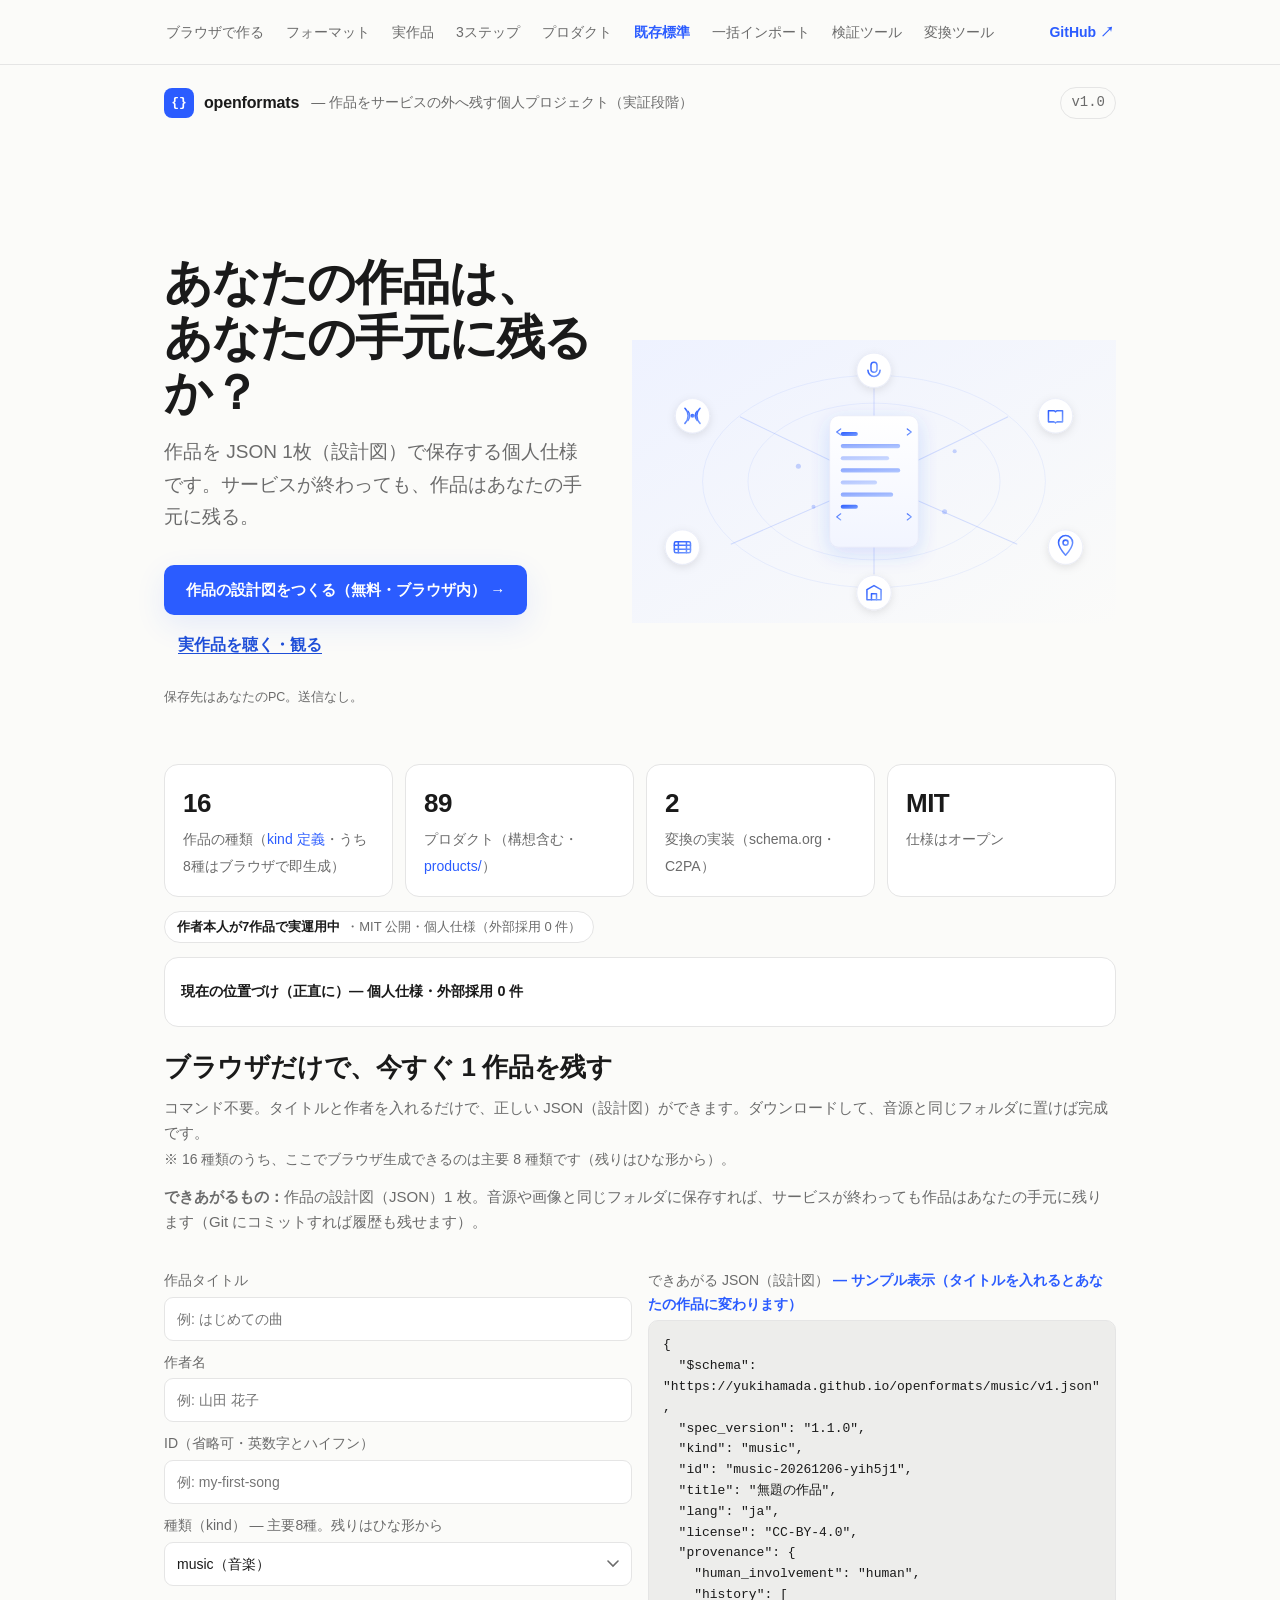
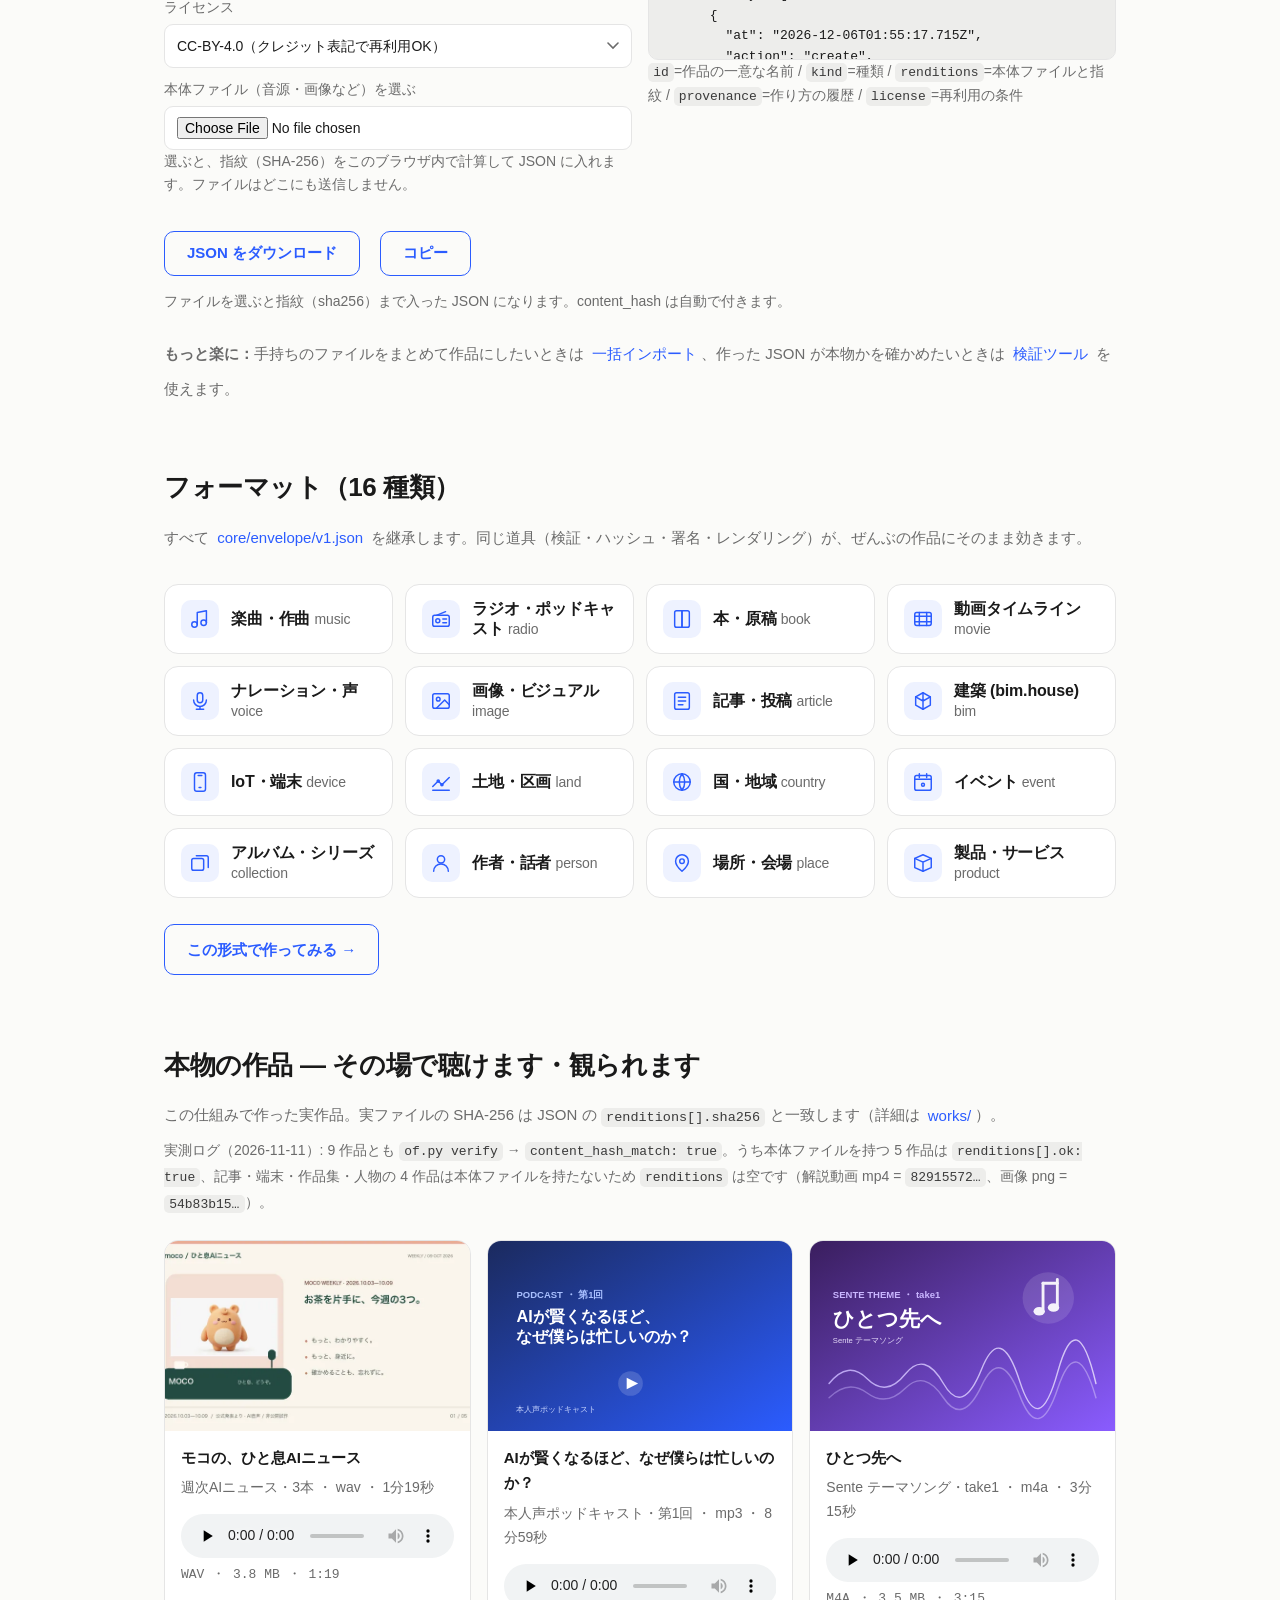
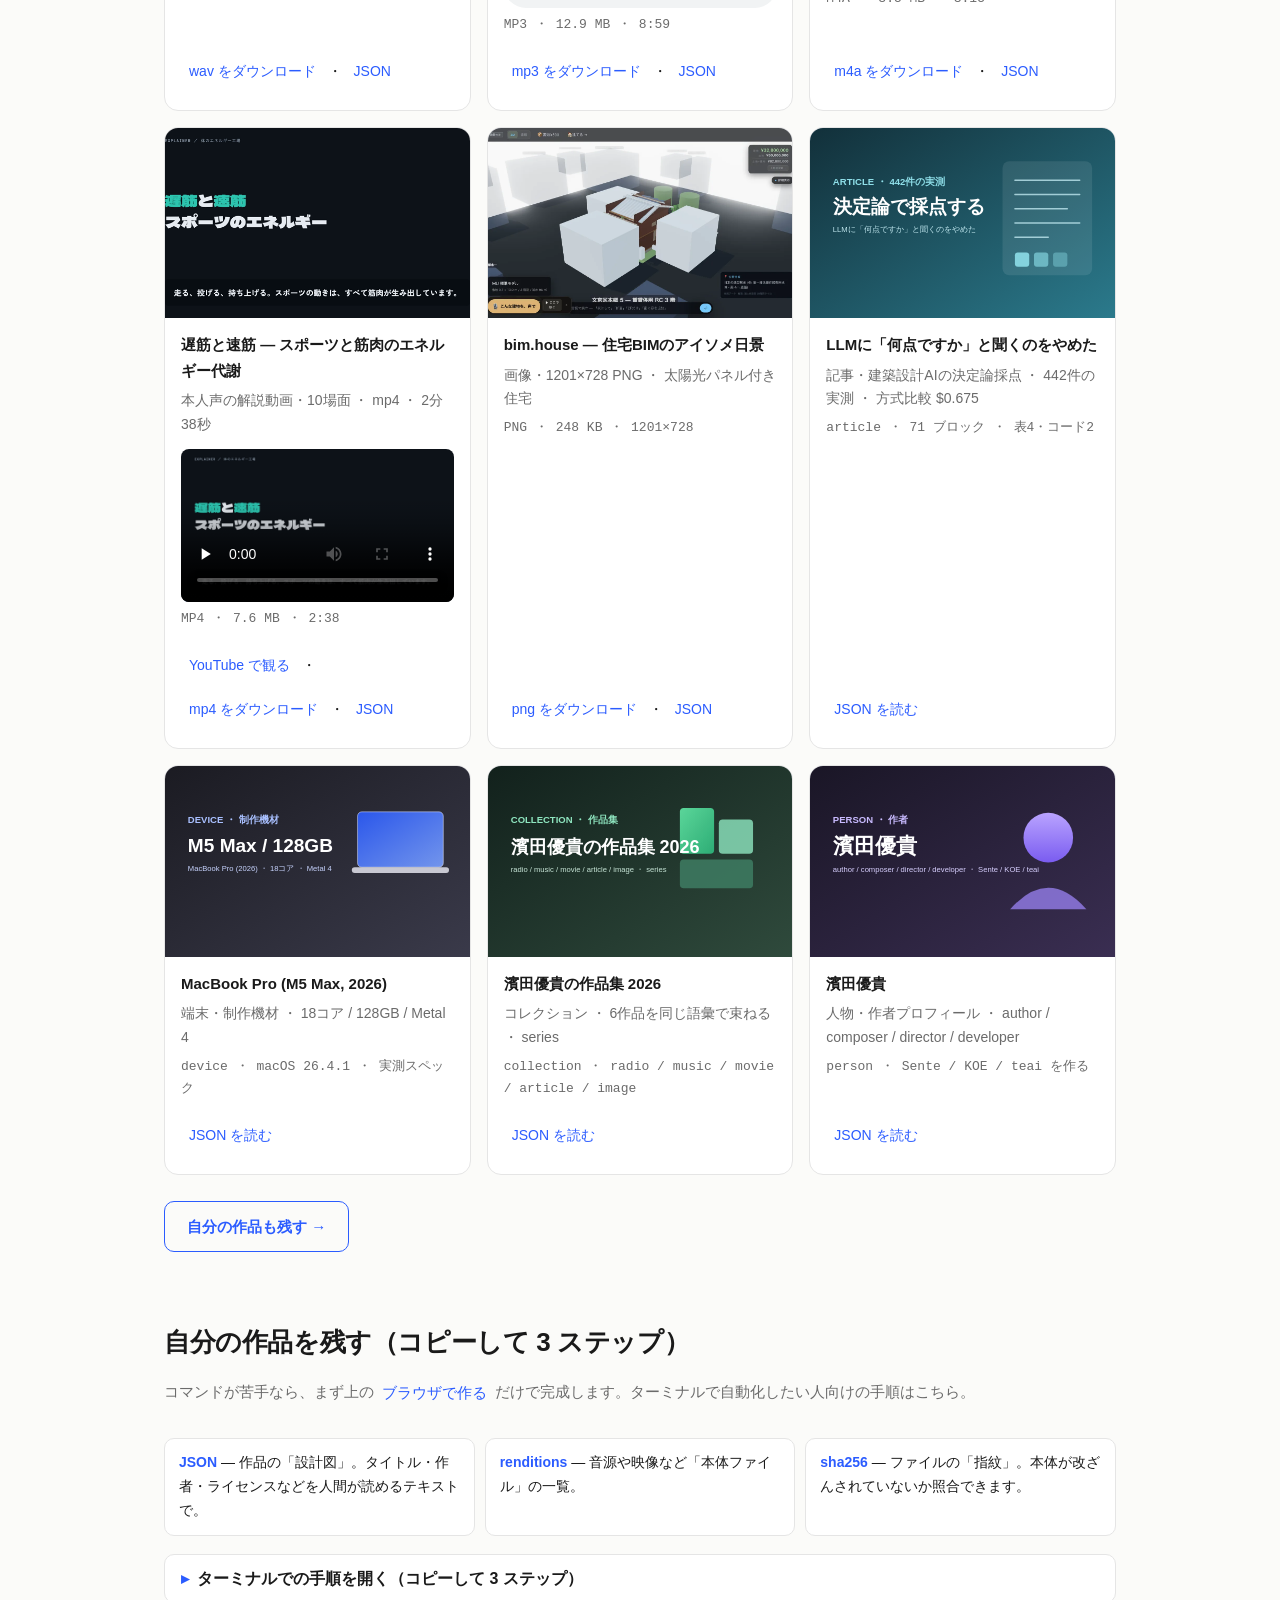
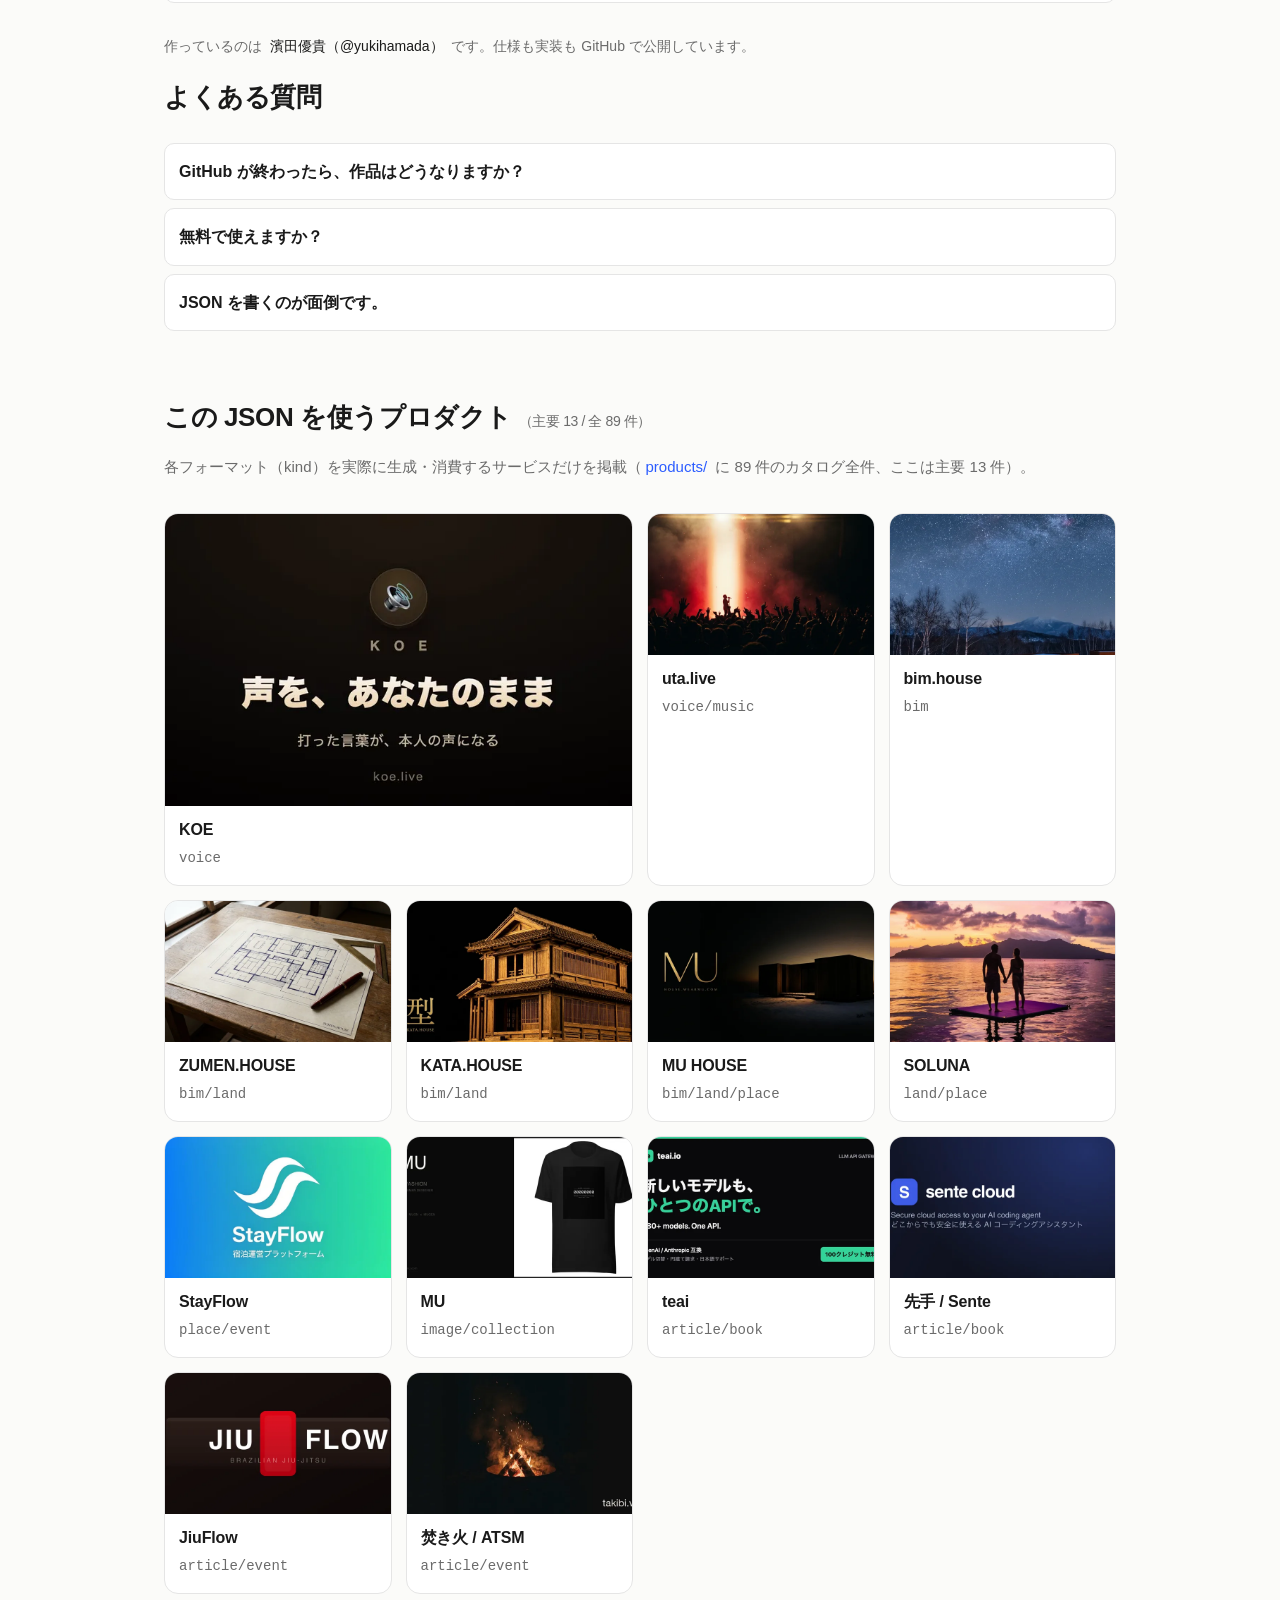
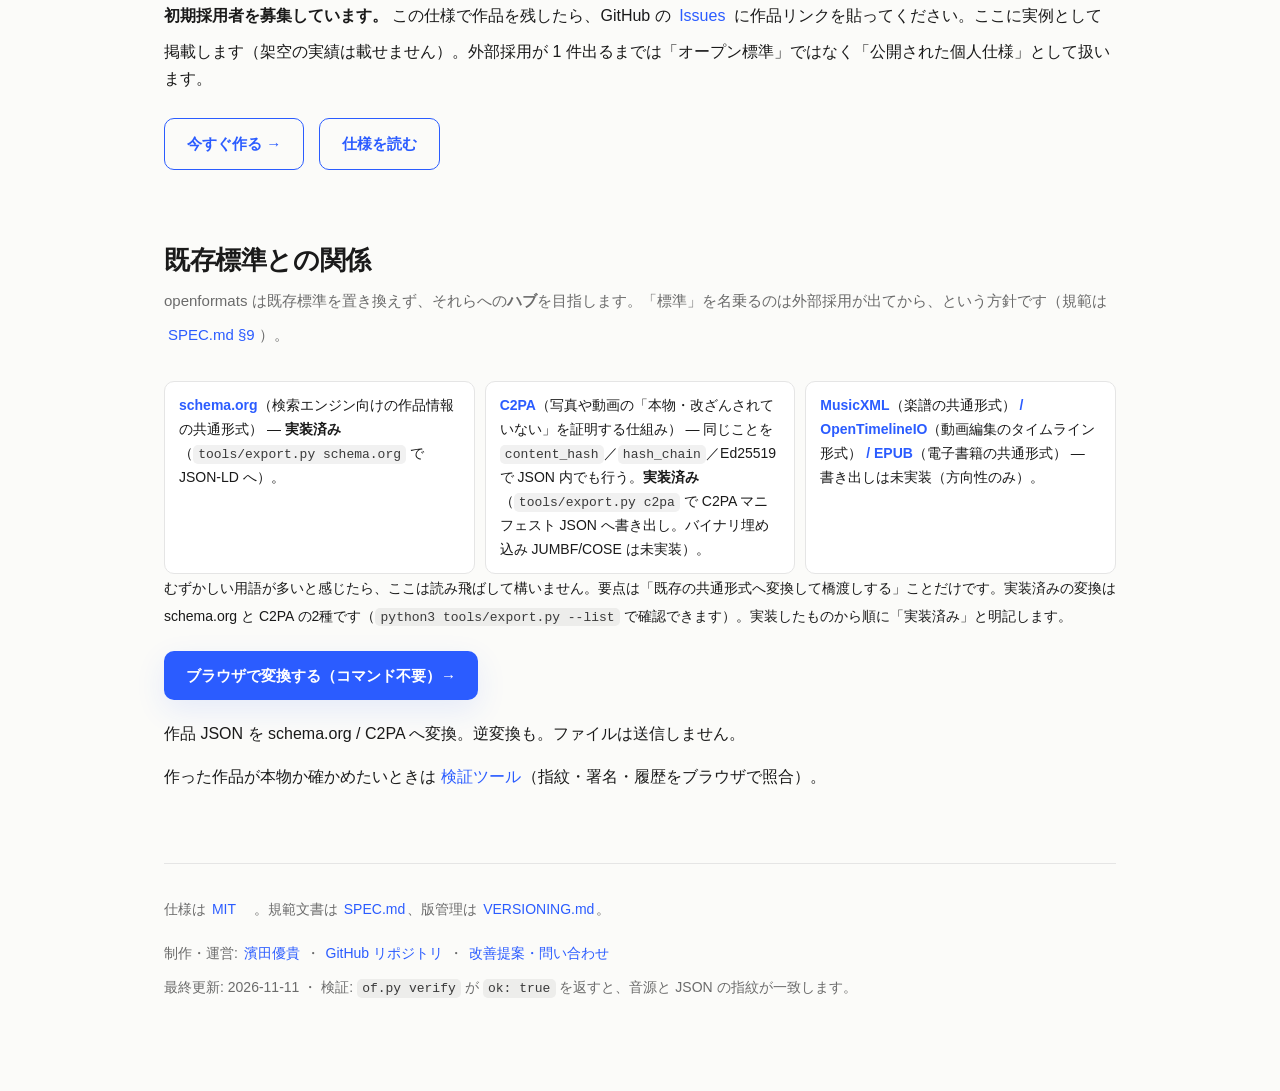
==== commit b18f6c31: "feat(export): MusicXML/OTIO/EPUB/PDF 書き出しと C2PA PNG/JPEG 埋め込み - tools/export.py: MusicXML 4.0, OpenT" ====
--- a/index.html
+++ b/index.html
@@ -381,7 +381,7 @@
 
   <section id="works" aria-labelledby="h-works">
     <h2 id="h-works">本物の作品 — その場で聴けます・観られます</h2>
-    <p class="sub">この仕組みで作った実作品。実ファイルの SHA-256 は JSON の <code>renditions[].sha256</code> と一致します（詳細は <a href="https://github.com/yukihamada/openformats/tree/main/works">works/</a>）。<br><small>実測ログ（2026-11-10）: 7 作品とも <code>of.py verify</code> → <code>content_hash_match: true</code>。うち本体ファイルを持つ 5 作品は <code>renditions[].ok: true</code>、記事と端末の 2 作品は本体ファイルを持たないため <code>renditions</code> は空です（解説動画 mp4 = <code>82915572…</code>、画像 png = <code>54b83b15…</code>）。</small></p>
+    <p class="sub">この仕組みで作った実作品。実ファイルの SHA-256 は JSON の <code>renditions[].sha256</code> と一致します（詳細は <a href="https://github.com/yukihamada/openformats/tree/main/works">works/</a>）。<br><small>実測ログ（2026-11-11）: 9 作品とも <code>of.py verify</code> → <code>content_hash_match: true</code>。うち本体ファイルを持つ 5 作品は <code>renditions[].ok: true</code>、記事・端末・作品集・人物の 4 作品は本体ファイルを持たないため <code>renditions</code> は空です（解説動画 mp4 = <code>82915572…</code>、画像 png = <code>54b83b15…</code>）。</small></p>
     <div class="works">
       <div class="work">
         <div class="cover"><img src="assets/works/moco-news.webp" width="640" height="400" alt="「モコの、ひと息AIニュース」のカバー" loading="lazy" decoding="async"></div>
@@ -448,6 +448,24 @@
           <span class="meta">端末・制作機材 ・ 18コア / 128GB / Metal 4</span>
           <div class="asize">device ・ macOS 26.4.1 ・ 実測スペック</div>
           <div class="dl"><a href="works/macbook-pro-m5-max-2026.device.json">JSON を読む</a></div>
+        </div>
+      </div>
+      <div class="work">
+        <div class="cover"><img src="assets/works/collection-2026.svg" width="640" height="400" alt="作品集『濱田優貴の作品集 2026』のカバー" loading="lazy" decoding="async"></div>
+        <div class="body">
+          <h3 class="work-title">濱田優貴の作品集 2026</h3>
+          <span class="meta">コレクション ・ 6作品を同じ語彙で束ねる ・ series</span>
+          <div class="asize">collection ・ radio / music / movie / article / image</div>
+          <div class="dl"><a href="works/collection-2026.collection.json">JSON を読む</a></div>
+        </div>
+      </div>
+      <div class="work">
+        <div class="cover"><img src="assets/works/yukihamada-person.svg" width="640" height="400" alt="人物『濱田優貴』のカバー" loading="lazy" decoding="async"></div>
+        <div class="body">
+          <h3 class="work-title">濱田優貴</h3>
+          <span class="meta">人物・作者プロフィール ・ author / composer / director / developer</span>
+          <div class="asize">person ・ Sente / KOE / teai を作る</div>
+          <div class="dl"><a href="works/yukihamada.person.json">JSON を読む</a></div>
         </div>
       </div>
     </div>
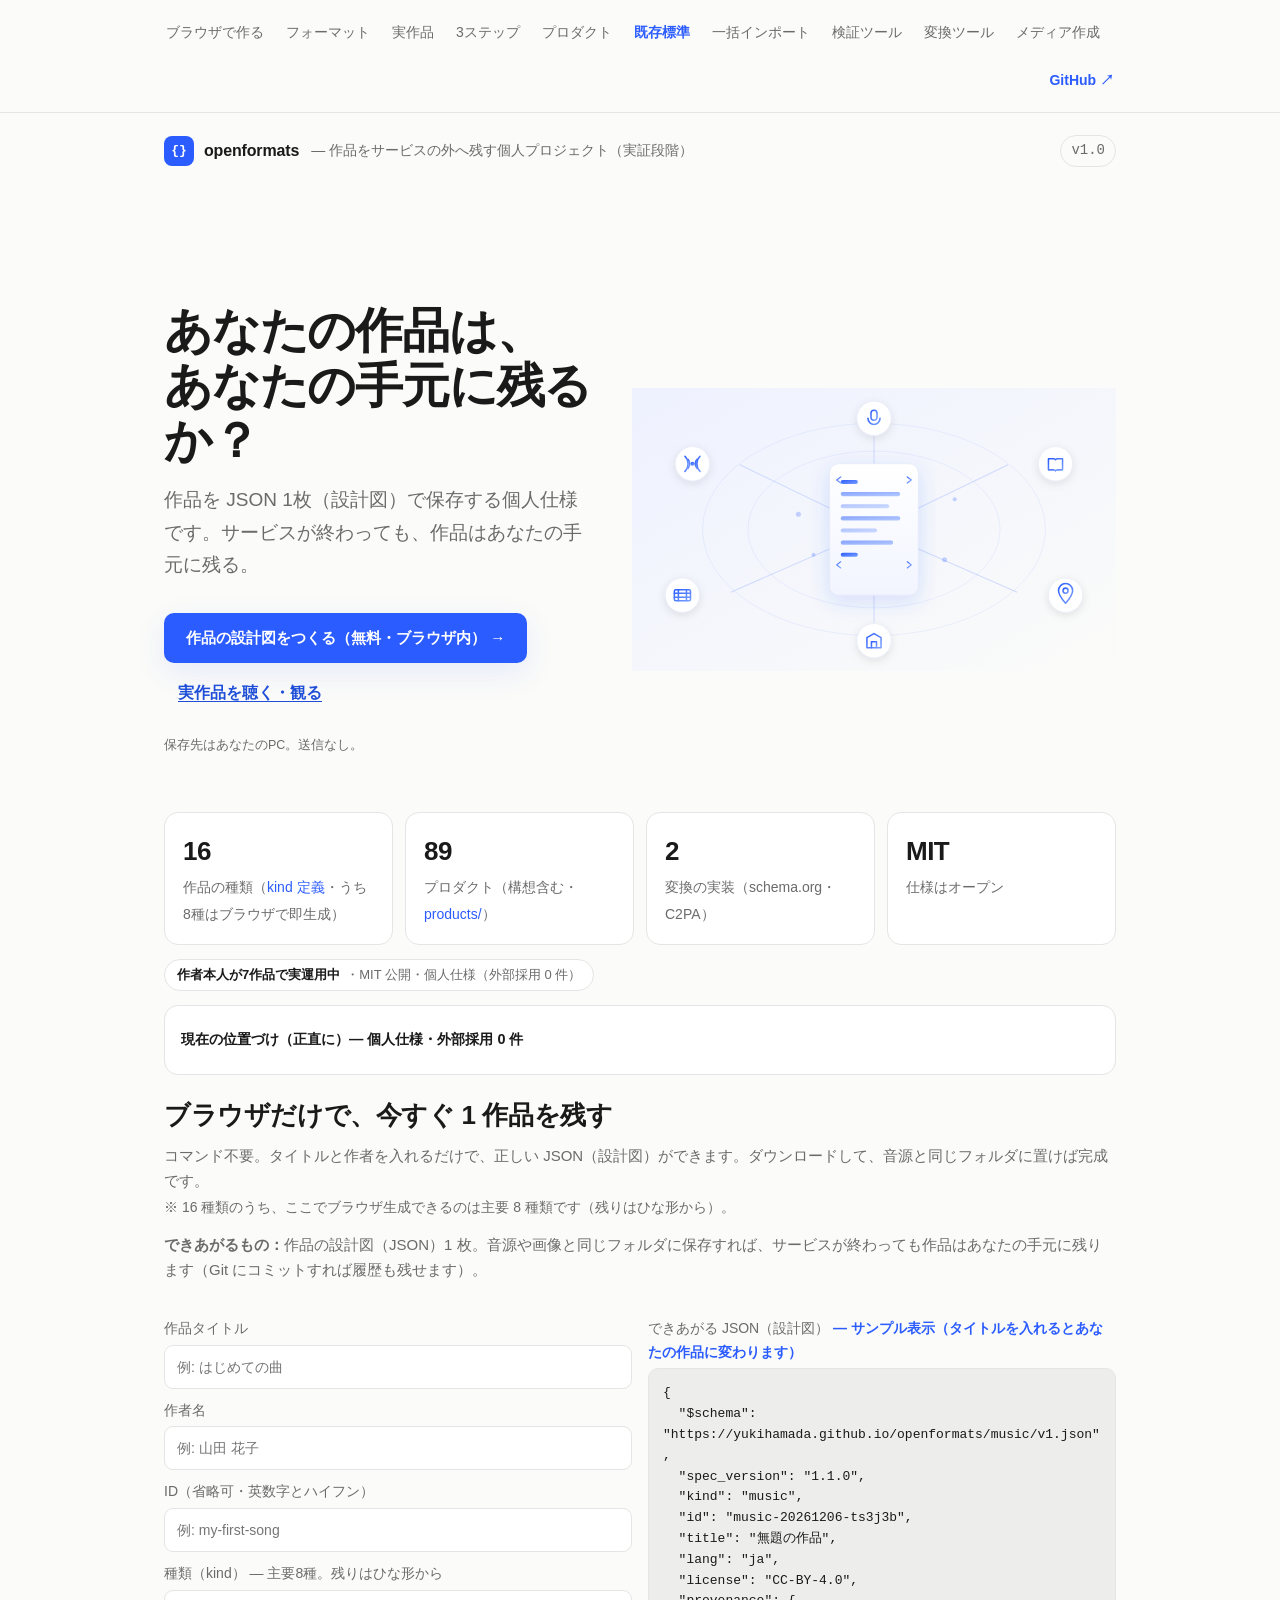
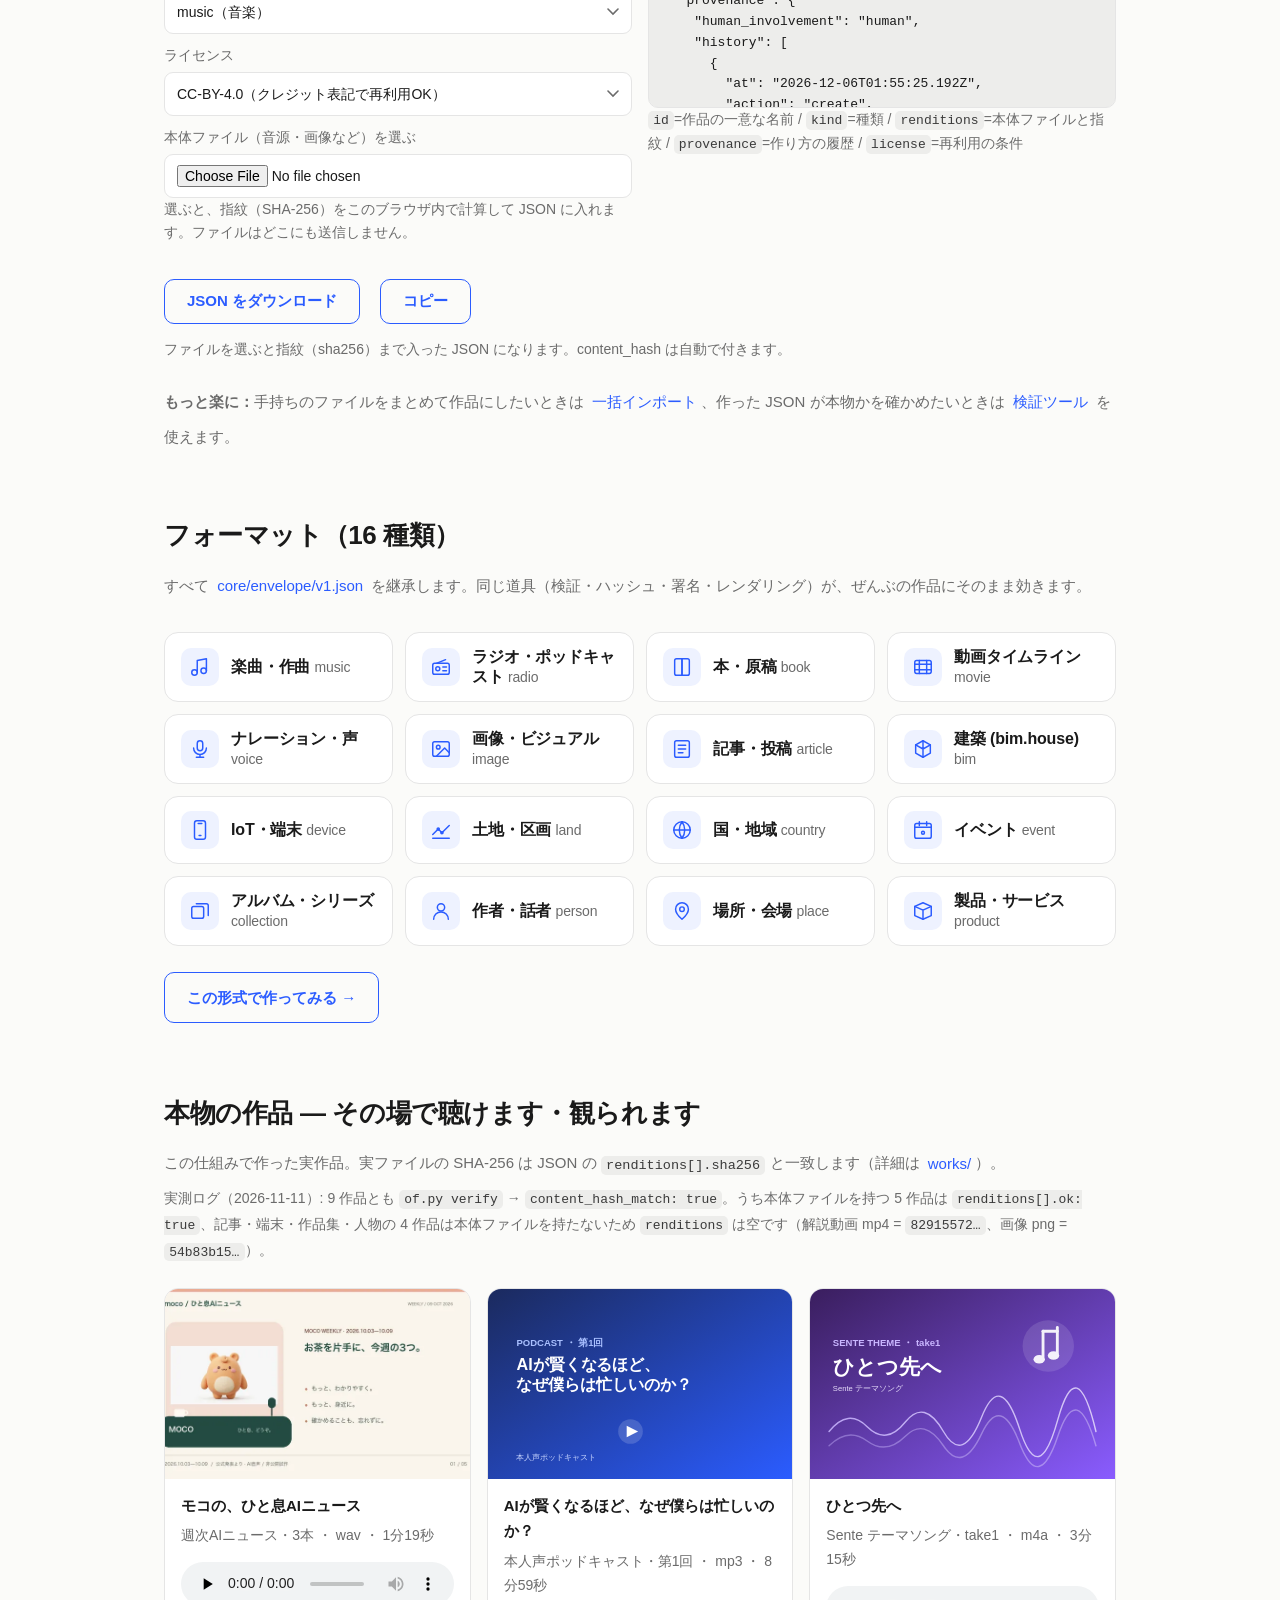
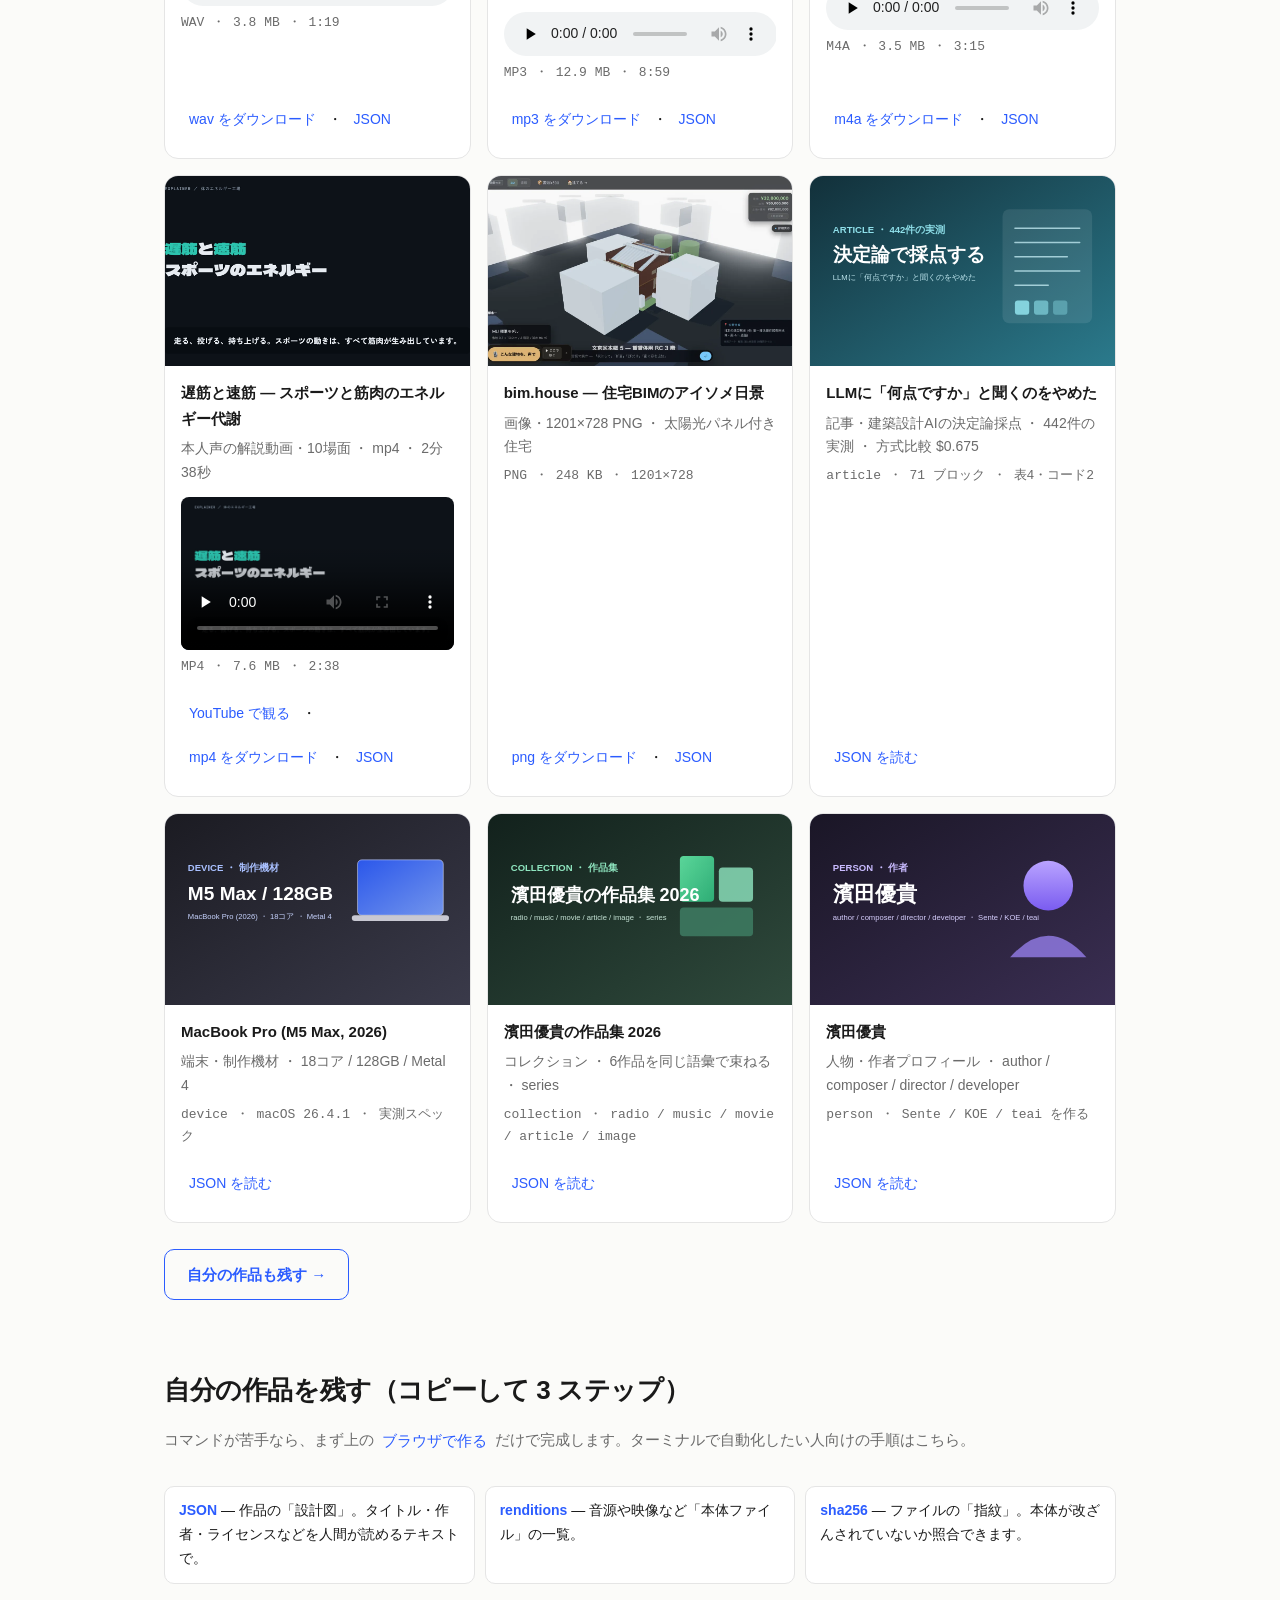
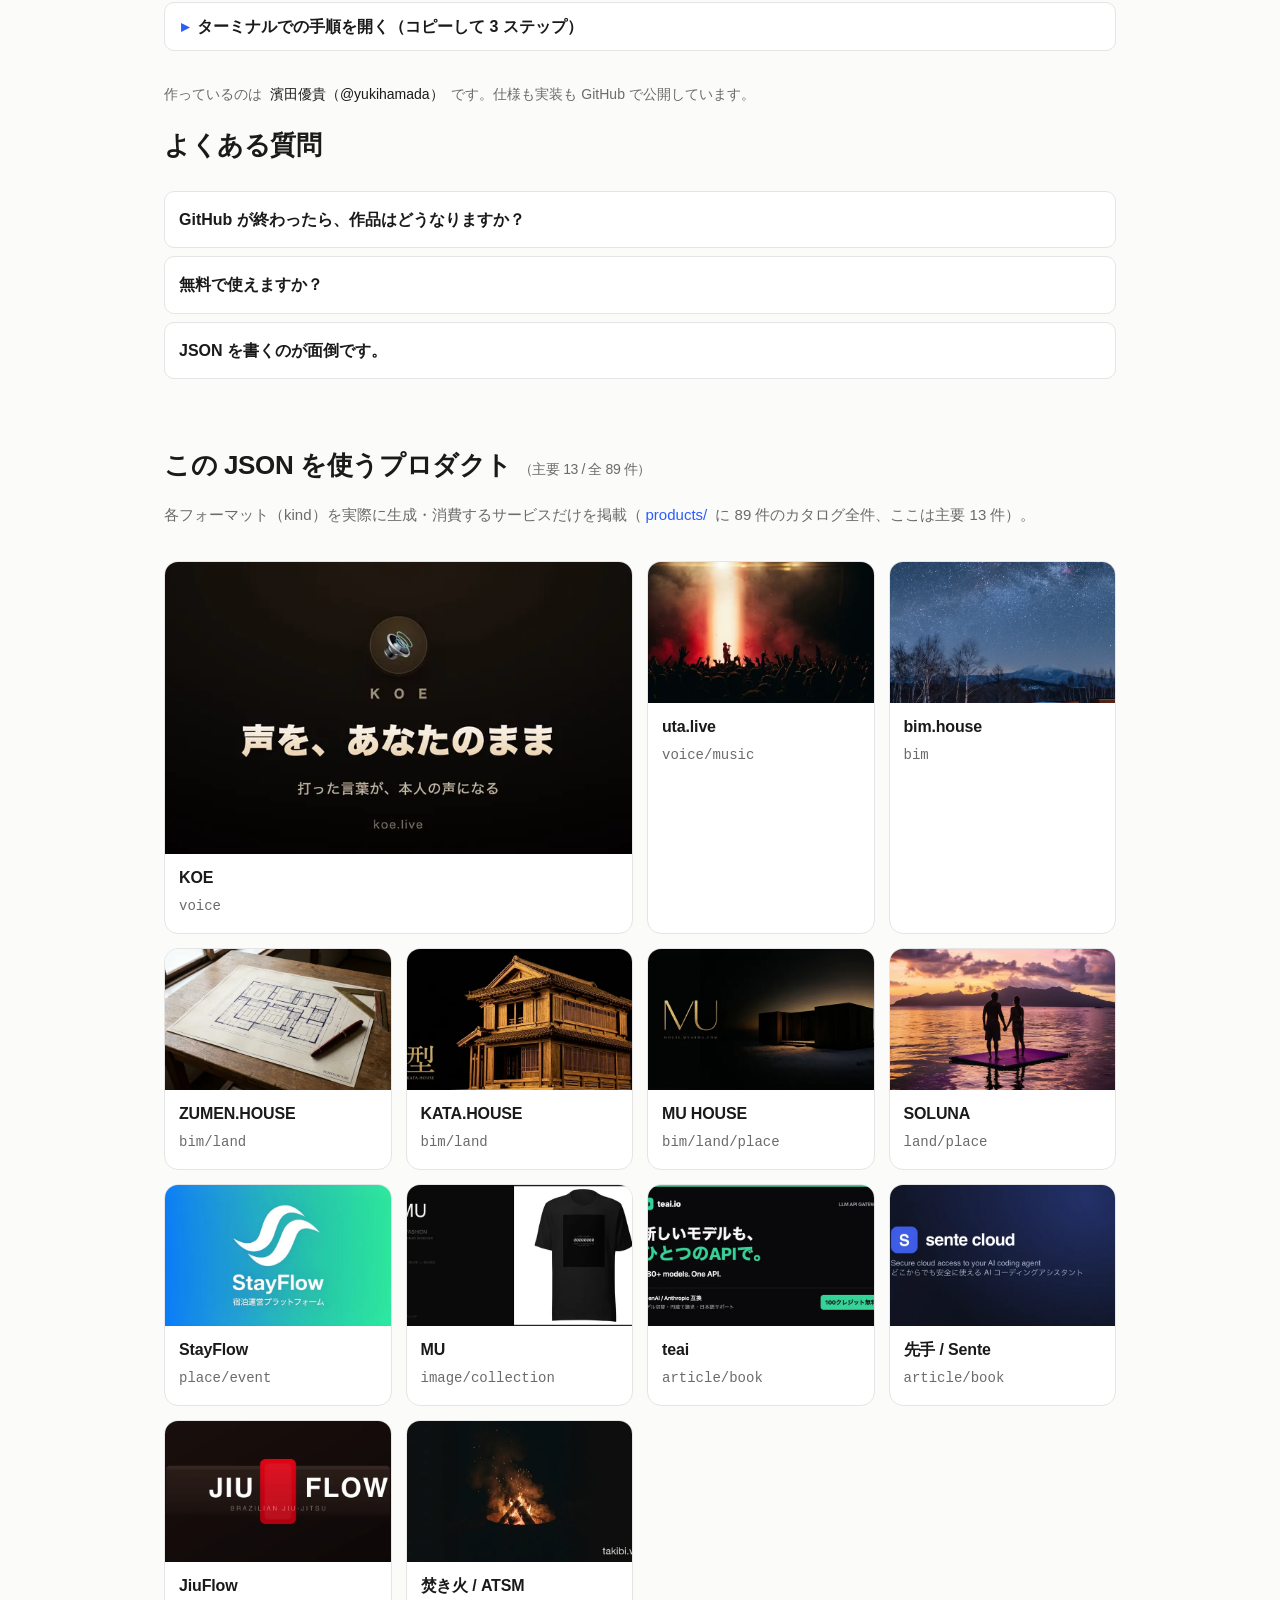
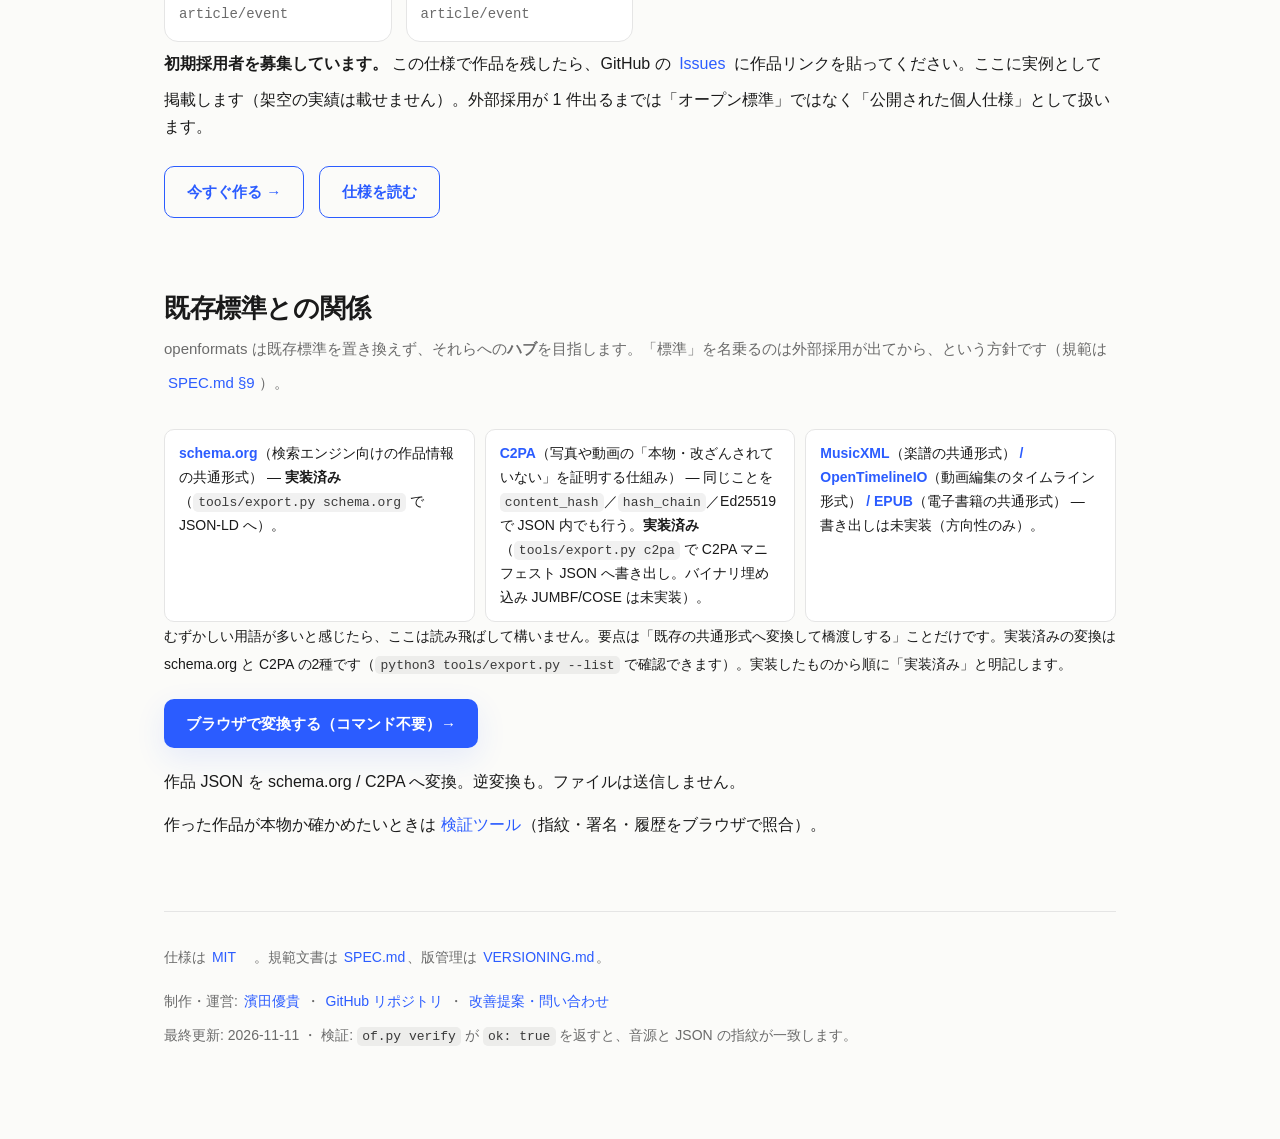
==== commit 3a63eb8e: "feat(render): 作品JSONから音声/画像/動画/PDFを作るメディア作成ページ - assets/render.js: ブラウザ内で WAV合成・PNG/WebM/PDF生成（純粋部はN" ====
--- a/index.html
+++ b/index.html
@@ -269,6 +269,7 @@
     <a href="import.html">一括インポート</a>
     <a href="verify.html">検証ツール</a>
     <a href="convert.html">変換ツール</a>
+    <a href="render.html">メディア作成</a>
     <a class="toc-gh" href="https://github.com/yukihamada/openformats">GitHub ↗</a>
   </nav>
 </header>
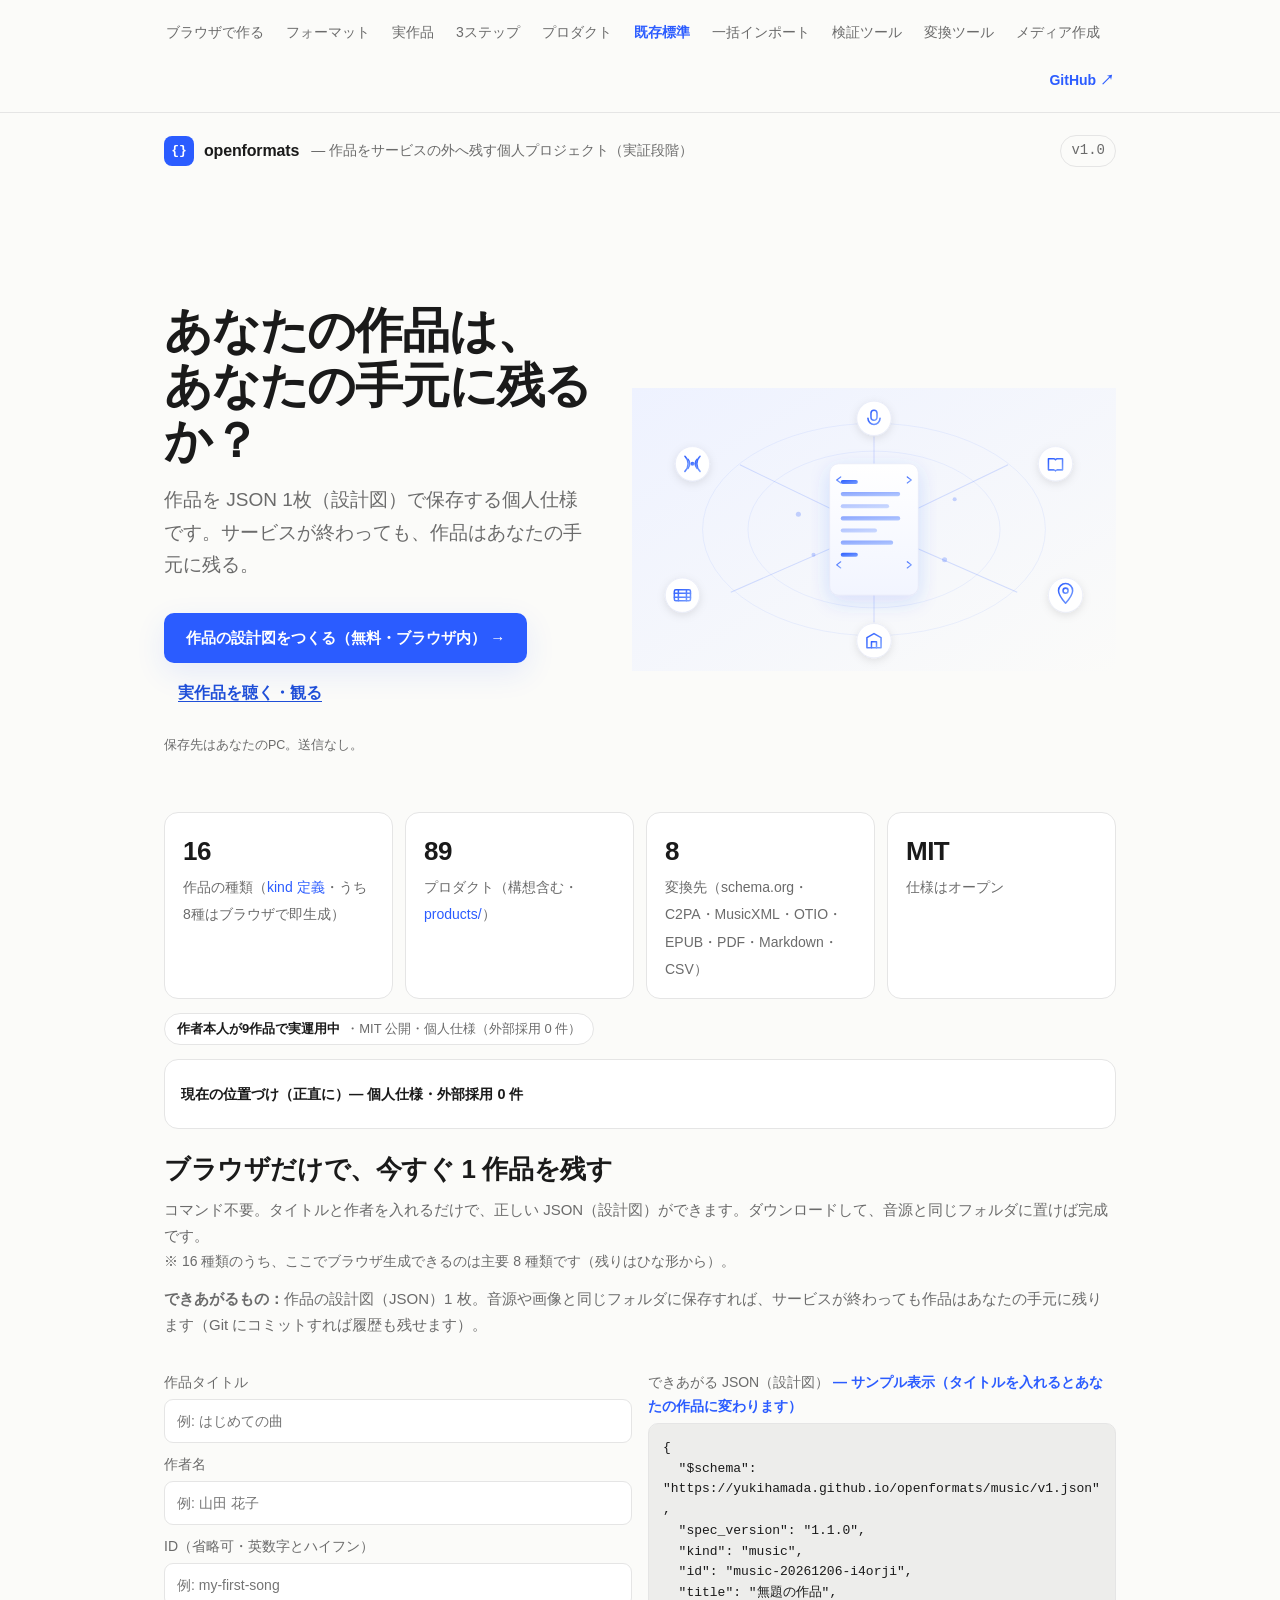
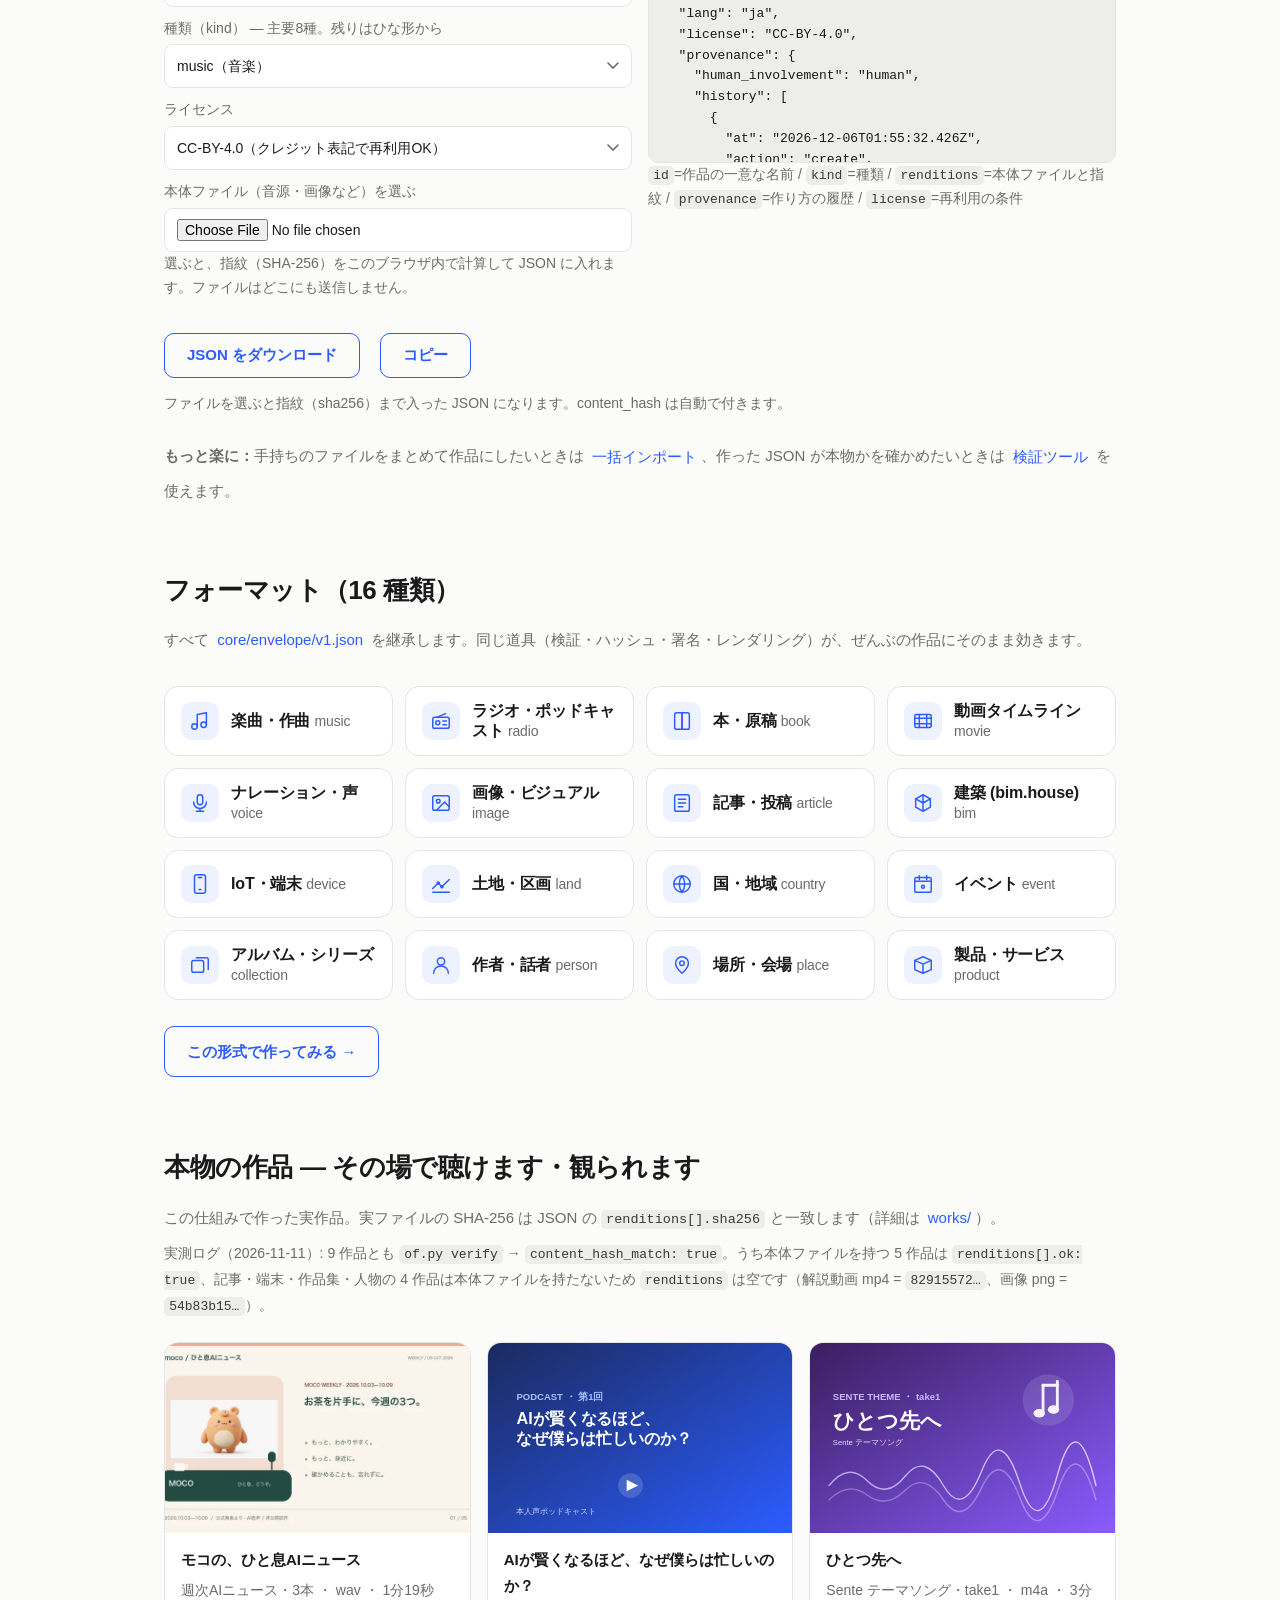
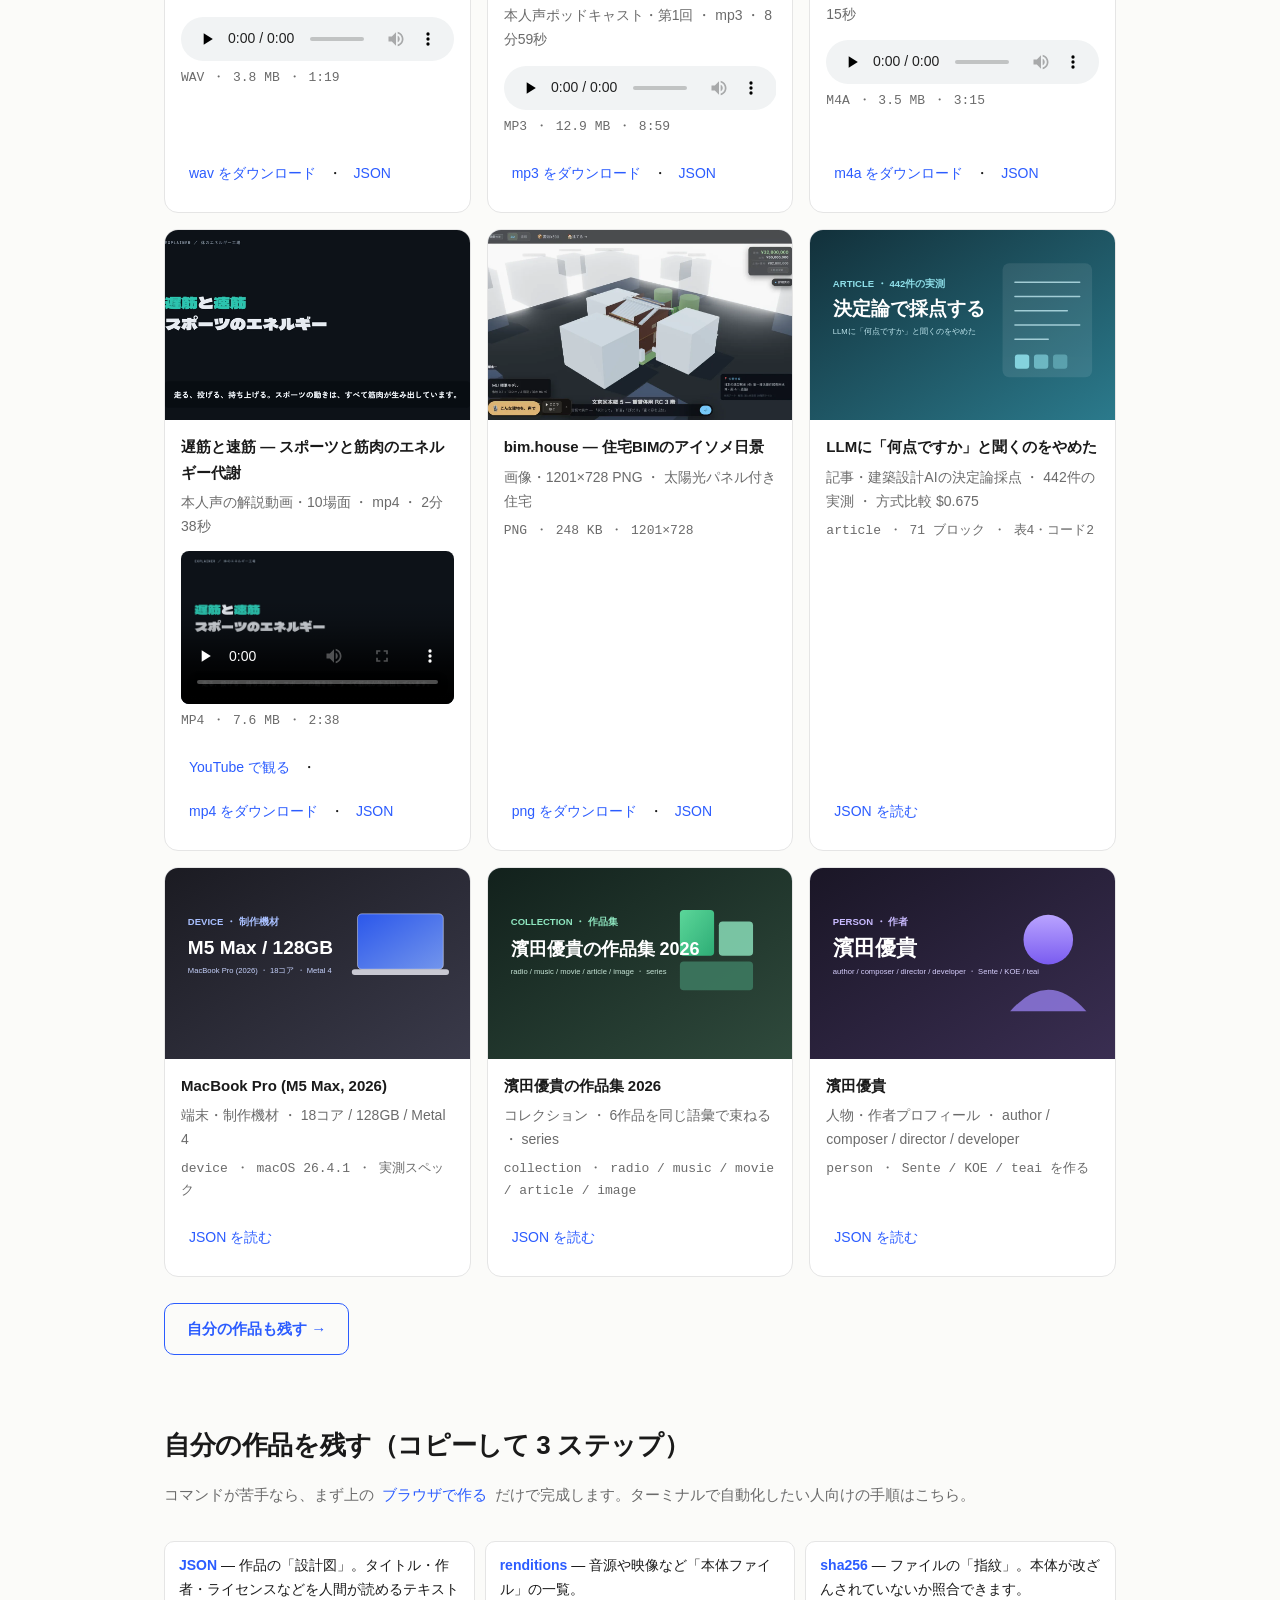
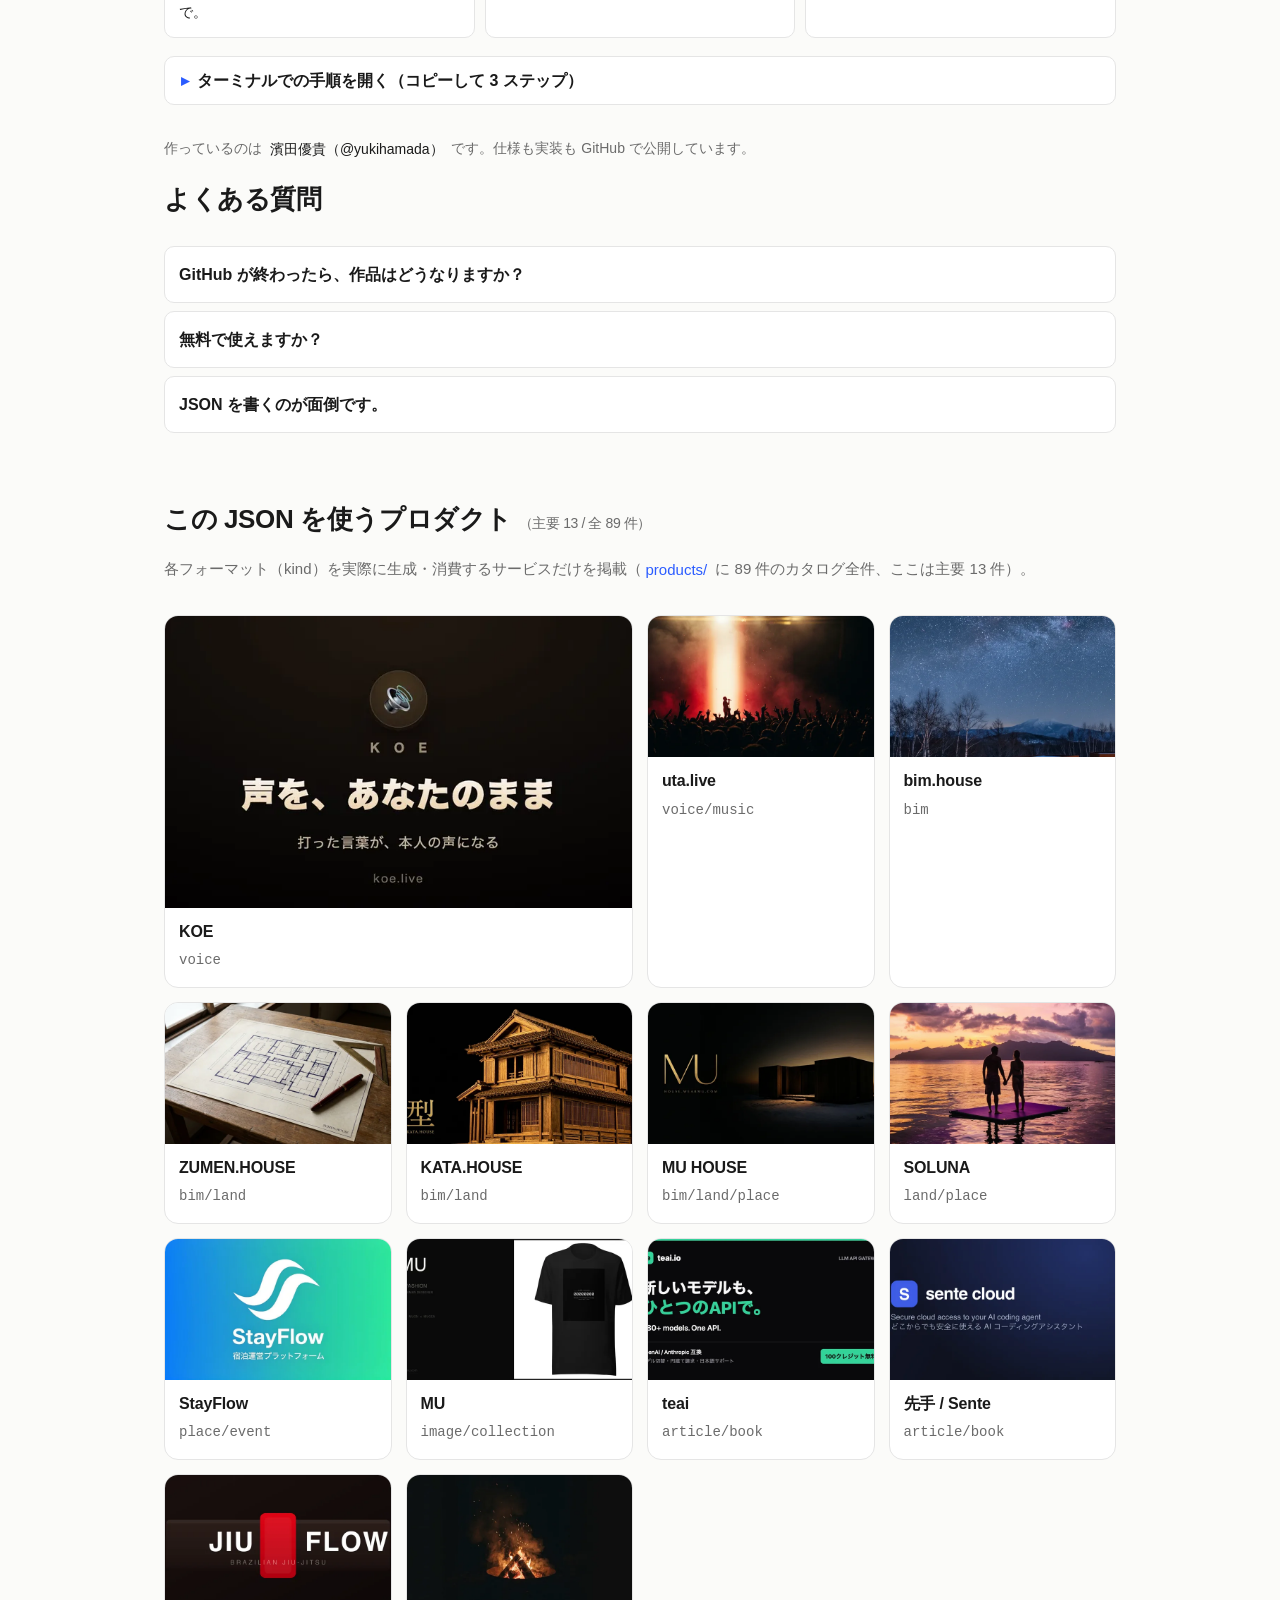
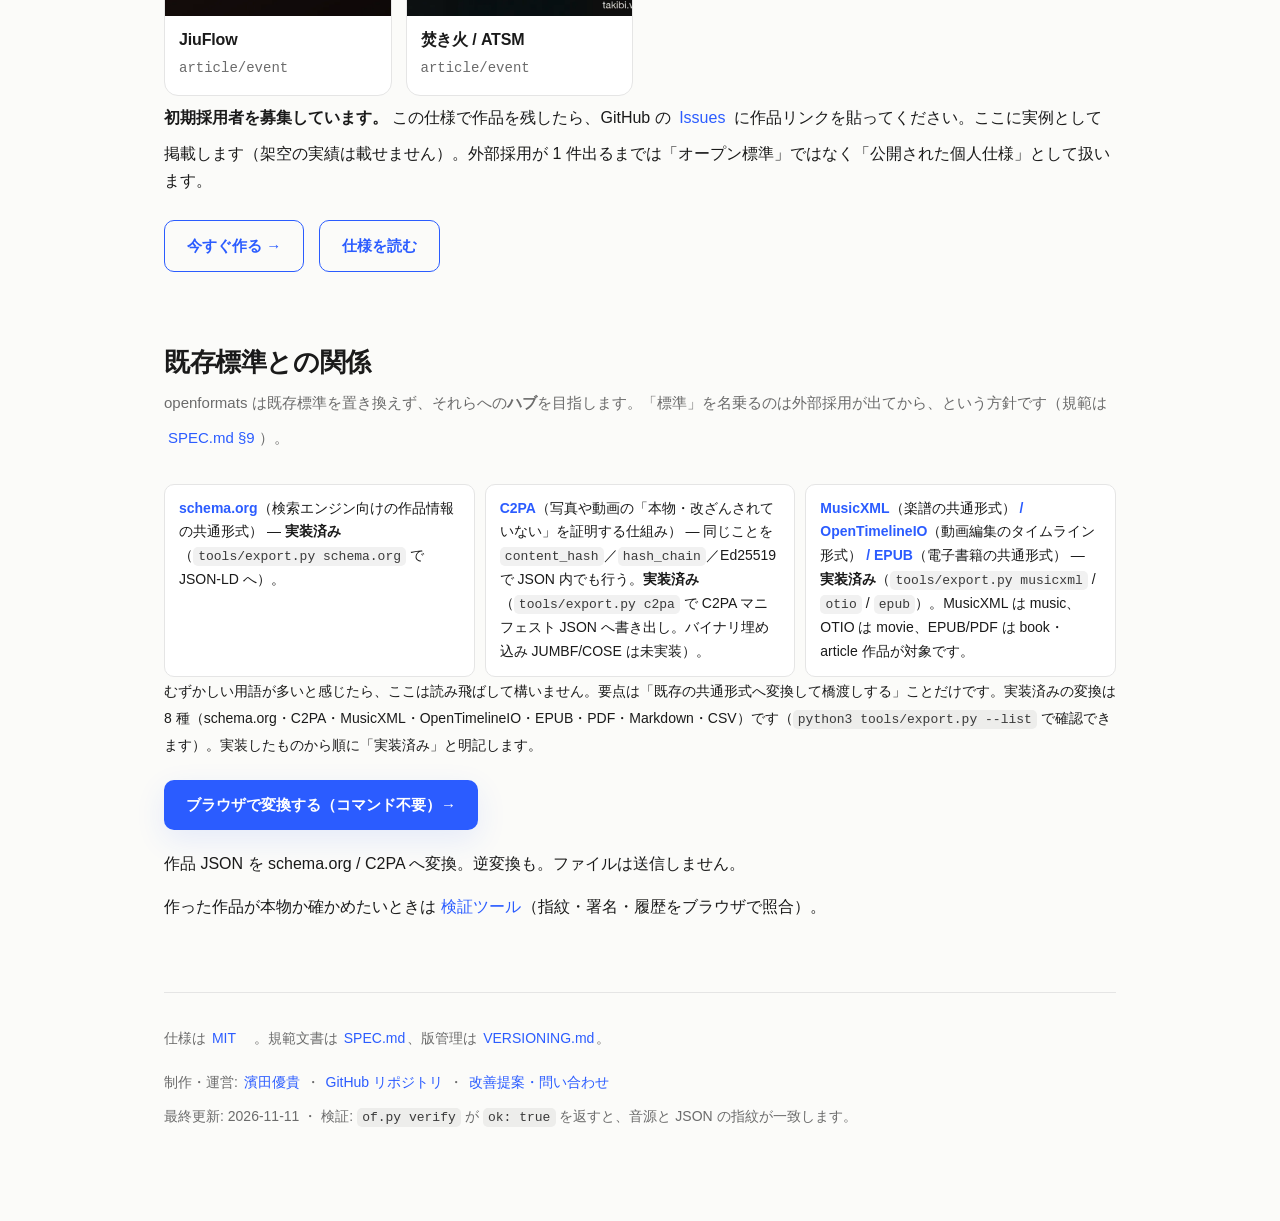
==== commit 178e2a7a: "fix: 説明の実装乖離とCLI終了コードを直す - index.html: 変換は「2種のみ・MusicXML/OTIO/EPUB未実装」→ 実装済み8種に修正。   作品数 7 → 実データ9作品" ====
--- a/index.html
+++ b/index.html
@@ -297,11 +297,11 @@
   <div class="stats" aria-label="このリポジトリの規模">
     <div class="stat"><b>16</b><span>作品の種類（<a href="https://github.com/yukihamada/openformats/blob/main/core/envelope/v1.json">kind 定義</a>・うち8種はブラウザで即生成）</span></div>
     <div class="stat"><b>89</b><span>プロダクト（構想含む・<a href="https://github.com/yukihamada/openformats/tree/main/products">products/</a>）</span></div>
-    <div class="stat"><b>2</b><span>変換の実装（schema.org・C2PA）</span></div>
+    <div class="stat"><b>8</b><span>変換先（schema.org・C2PA・MusicXML・OTIO・EPUB・PDF・Markdown・CSV）</span></div>
     <div class="stat"><b>MIT</b><span>仕様はオープン</span></div>
   </div>
 
-  <p class="hero-badge" style="margin:14px 0 0"><b>作者本人が7作品で実運用中</b>・MIT 公開・個人仕様（外部採用 0 件）</p>
+  <p class="hero-badge" style="margin:14px 0 0"><b>作者本人が9作品で実運用中</b>・MIT 公開・個人仕様（外部採用 0 件）</p>
 
   <details class="status-note" role="note" style="margin:14px 0 0;padding:12px 16px;border:1px solid var(--line);border-radius:var(--radius);background:var(--card);color:var(--muted);font-size:.9rem;line-height:1.6;box-sizing:border-box">
     <summary style="cursor:pointer;color:var(--fg);font-weight:600;display:flex;align-items:center;min-height:44px">現在の位置づけ（正直に）— 個人仕様・外部採用 0 件</summary>
@@ -505,7 +505,7 @@
 .venv/bin/python tools/validate.py --all</code></pre>
       </div>
       <p><small>Git が苦手なら、GitHub の自分のリポジトリ画面に、ダウンロードした JSON と本体ファイルをそのままドラッグ＆ドロップするだけでも残せます。</small></p>
-      <p><small>既存標準へ書き出したいときは <code>python3 tools/export.py schema.org &lt;file&gt;</code>（JSON-LD）と <code>python3 tools/export.py c2pa &lt;file&gt;</code>（C2PA マニフェスト JSON）に変換できます（どちらも実装済み）。C2PA はマニフェスト JSON の書き出しまでで、バイナリへの埋め込み（JUMBF/COSE 署名）は未実装です。MusicXML・OpenTimelineIO・EPUB への書き出しも未実装です。</small></p>
+      <p><small>既存標準へ書き出したいときは <code>python3 tools/export.py &lt;target&gt; &lt;file&gt;</code> で変換できます（<code>--list</code> で一覧）。実装済みは schema.org（往復可）・C2PA マニフェスト・MusicXML・OpenTimelineIO・EPUB 3・PDF・Markdown・CSV の8種です。C2PA はマニフェスト JSON の書き出しと PNG/JPEG へのバイナリ埋め込み（JUMBF）まで対応し、COSE 署名は未対応です。</small></p>
     </details>
     <p class="who">作っているのは <a href="https://github.com/yukihamada">濱田優貴（@yukihamada）</a> です。仕様も実装も GitHub で公開しています。</p>
     <h2 id="h-faq">よくある質問</h2>
@@ -546,9 +546,9 @@
     <div class="glossary" aria-label="既存標準との対応と実装状況">
       <div><b>schema.org</b>（検索エンジン向けの作品情報の共通形式） — <strong>実装済み</strong>（<code>tools/export.py schema.org</code> で JSON-LD へ）。</div>
       <div><b>C2PA</b>（写真や動画の「本物・改ざんされていない」を証明する仕組み） — 同じことを <code>content_hash</code>／<code>hash_chain</code>／Ed25519 で JSON 内でも行う。<strong>実装済み</strong>（<code>tools/export.py c2pa</code> で C2PA マニフェスト JSON へ書き出し。バイナリ埋め込み JUMBF/COSE は未実装）。</div>
-      <div><b>MusicXML</b>（楽譜の共通形式）<b> / OpenTimelineIO</b>（動画編集のタイムライン形式）<b> / EPUB</b>（電子書籍の共通形式） — 書き出しは未実装（方向性のみ）。</div>
-    </div>
-    <p><small>むずかしい用語が多いと感じたら、ここは読み飛ばして構いません。要点は「既存の共通形式へ変換して橋渡しする」ことだけです。実装済みの変換は schema.org と C2PA の2種です（<code>python3 tools/export.py --list</code> で確認できます）。実装したものから順に「実装済み」と明記します。</small></p>
+      <div><b>MusicXML</b>（楽譜の共通形式）<b> / OpenTimelineIO</b>（動画編集のタイムライン形式）<b> / EPUB</b>（電子書籍の共通形式） — <strong>実装済み</strong>（<code>tools/export.py musicxml</code> / <code>otio</code> / <code>epub</code>）。MusicXML は music、OTIO は movie、EPUB/PDF は book・article 作品が対象です。</div>
+    </div>
+    <p><small>むずかしい用語が多いと感じたら、ここは読み飛ばして構いません。要点は「既存の共通形式へ変換して橋渡しする」ことだけです。実装済みの変換は 8 種（schema.org・C2PA・MusicXML・OpenTimelineIO・EPUB・PDF・Markdown・CSV）です（<code>python3 tools/export.py --list</code> で確認できます）。実装したものから順に「実装済み」と明記します。</small></p>
     <p style="margin-top:18px"><a class="cta" href="convert.html">ブラウザで変換する（コマンド不要）→</a></p>
     <p class="hint" style="margin-top:8px">作品 JSON を schema.org / C2PA へ変換。逆変換も。ファイルは送信しません。</p>
     <p class="hint" style="margin-top:6px">作った作品が本物か確かめたいときは <a href="verify.html">検証ツール</a>（指紋・署名・履歴をブラウザで照合）。</p>
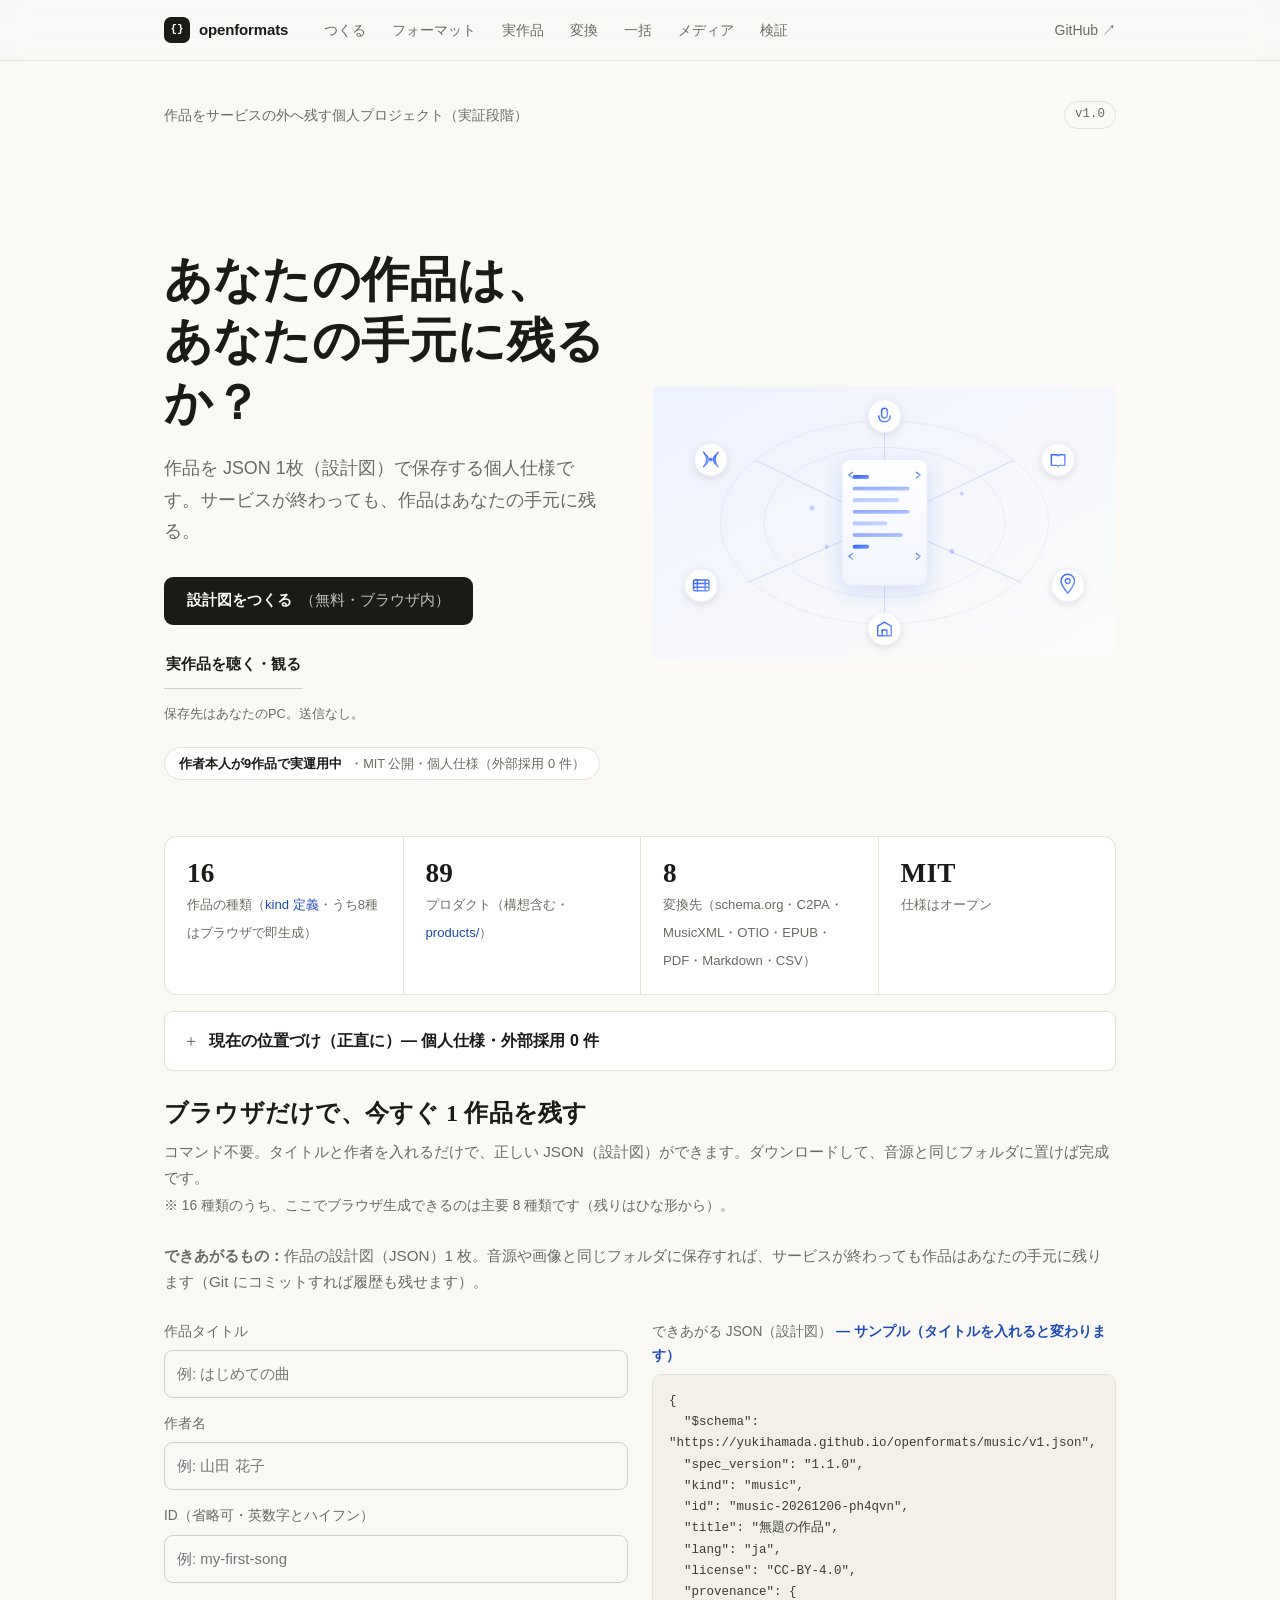
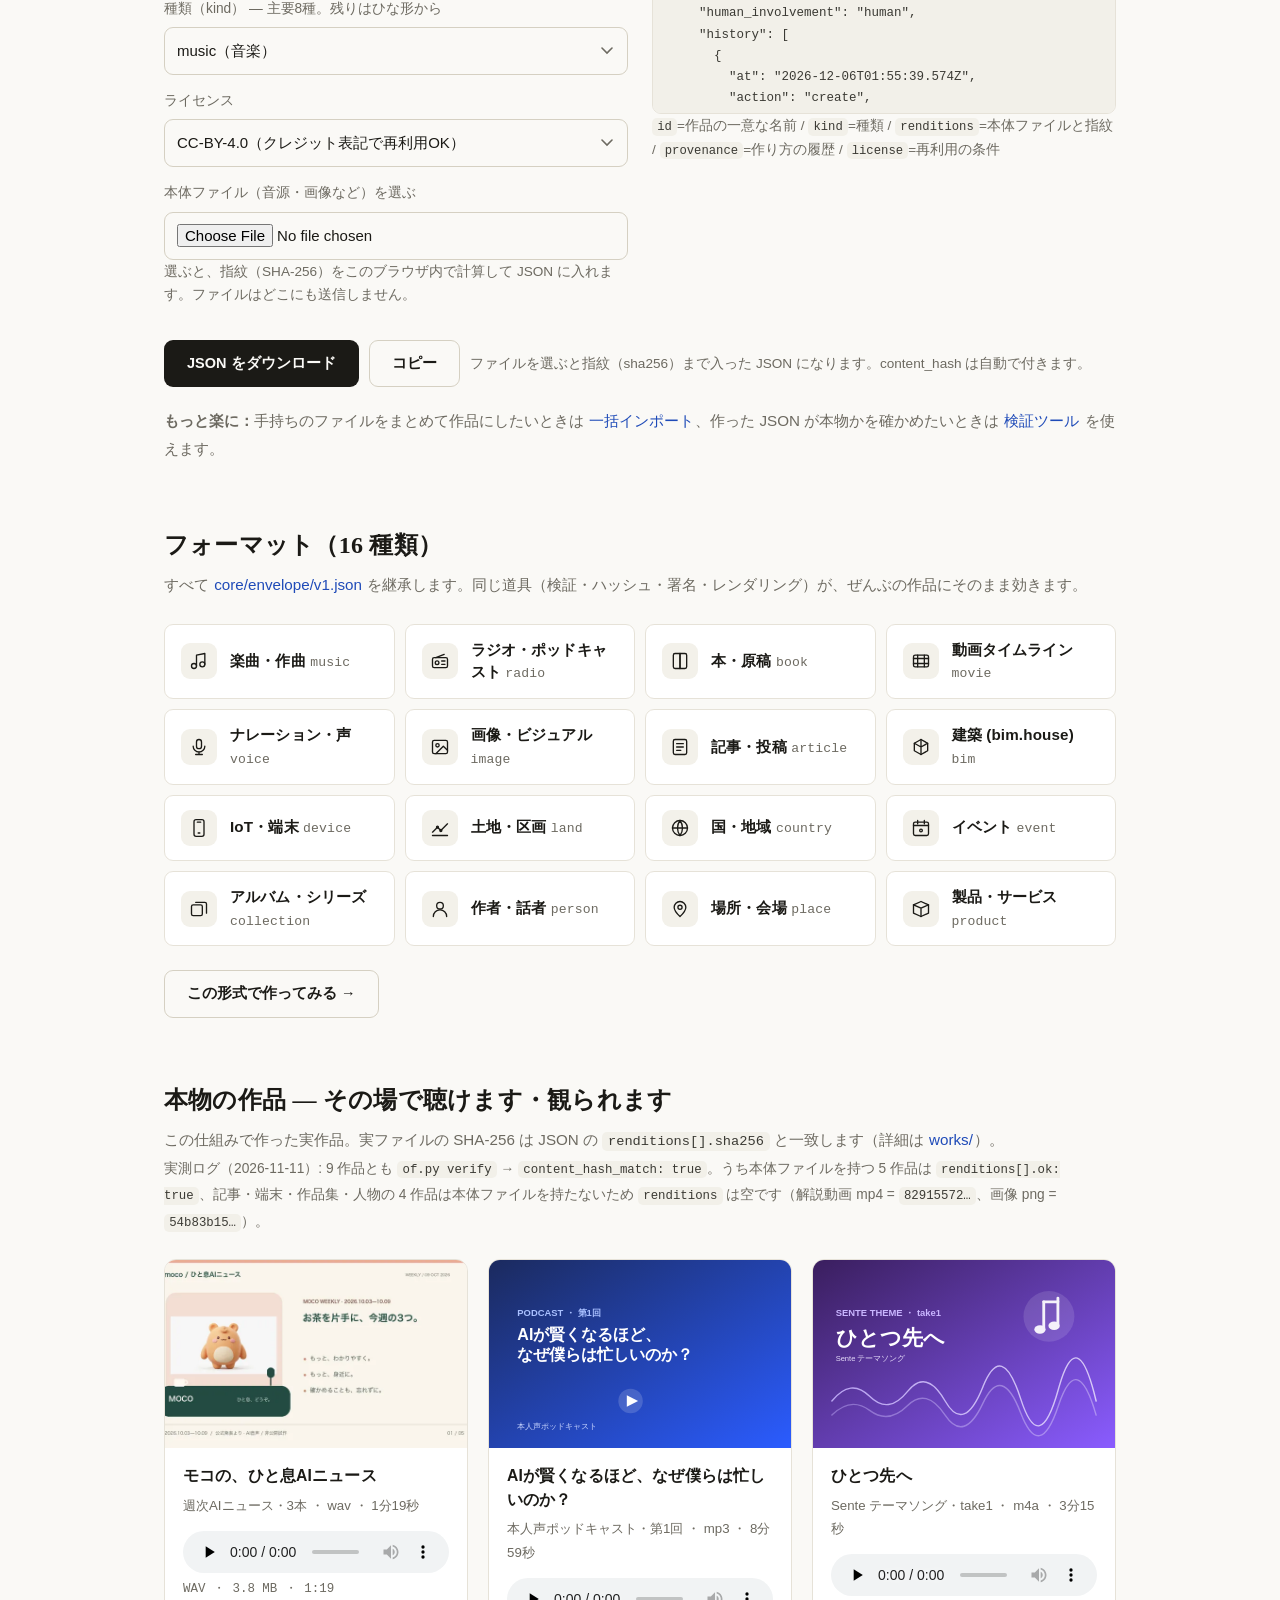
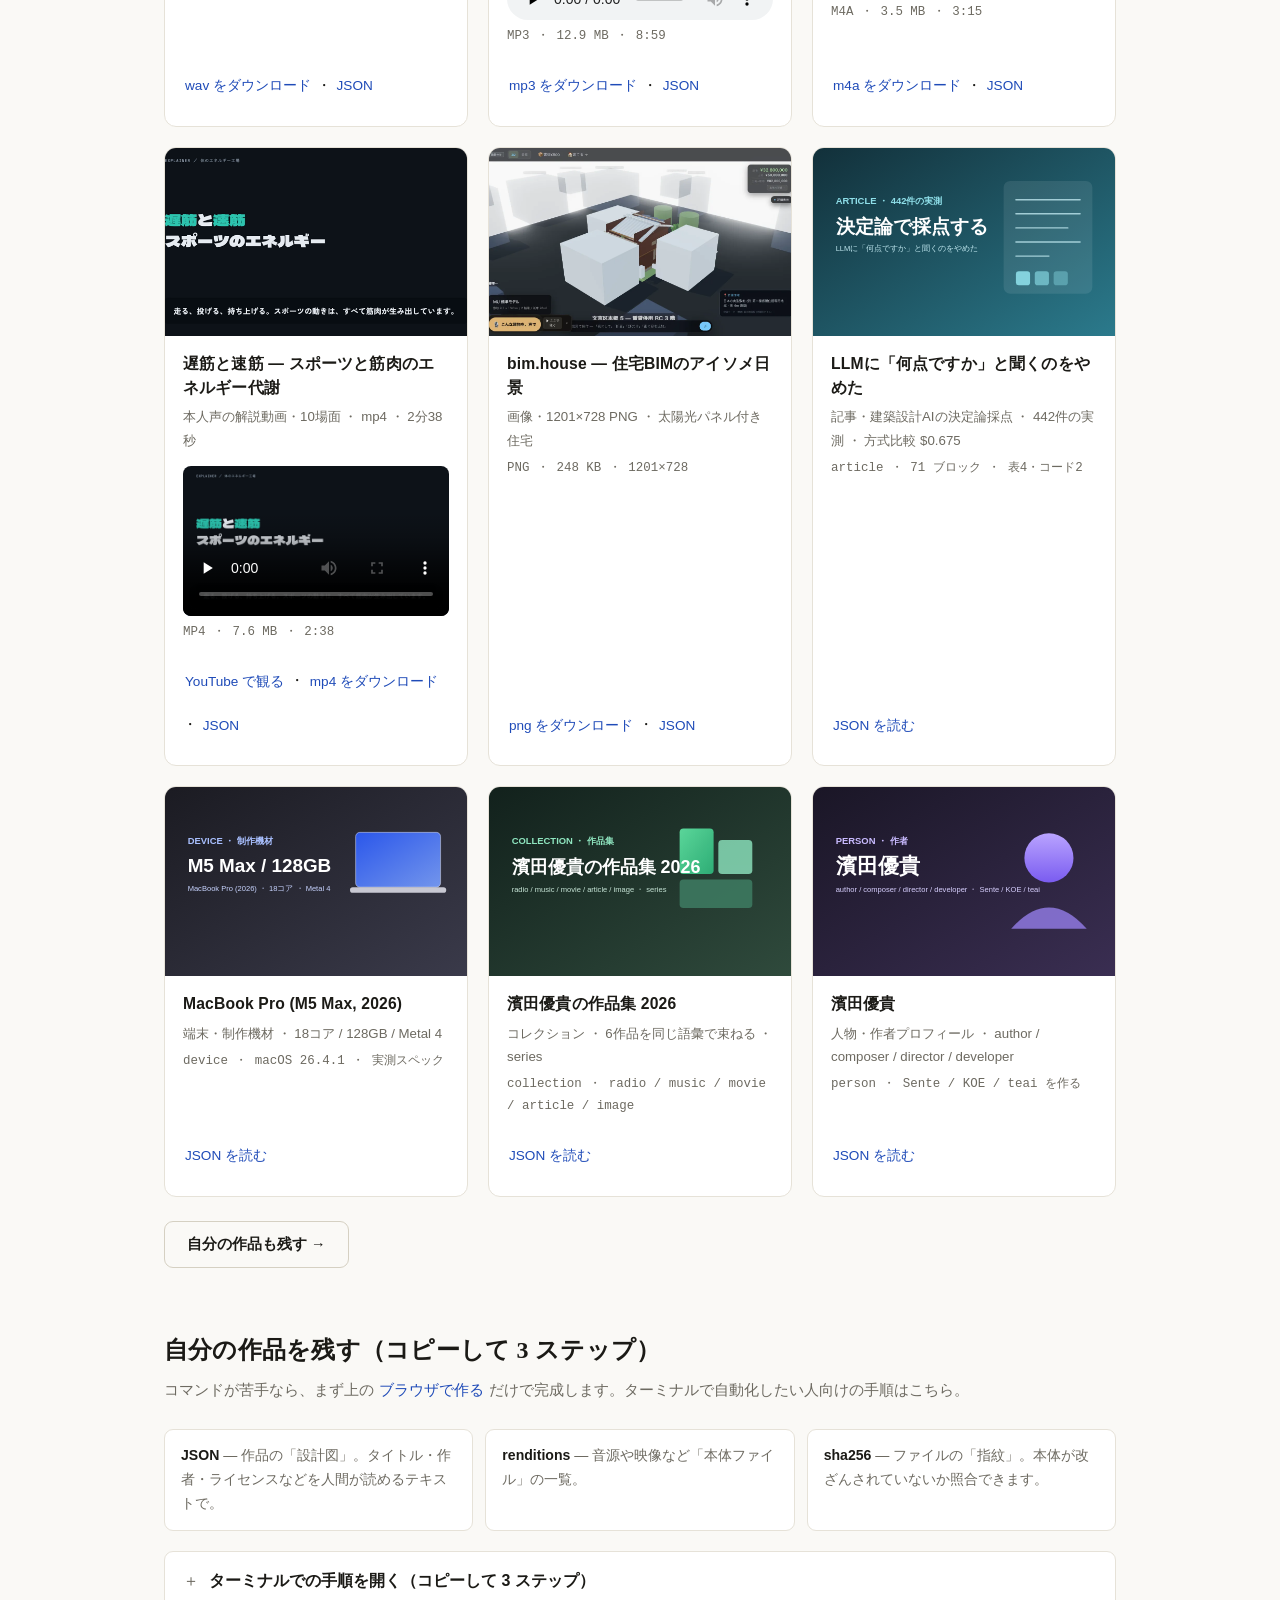
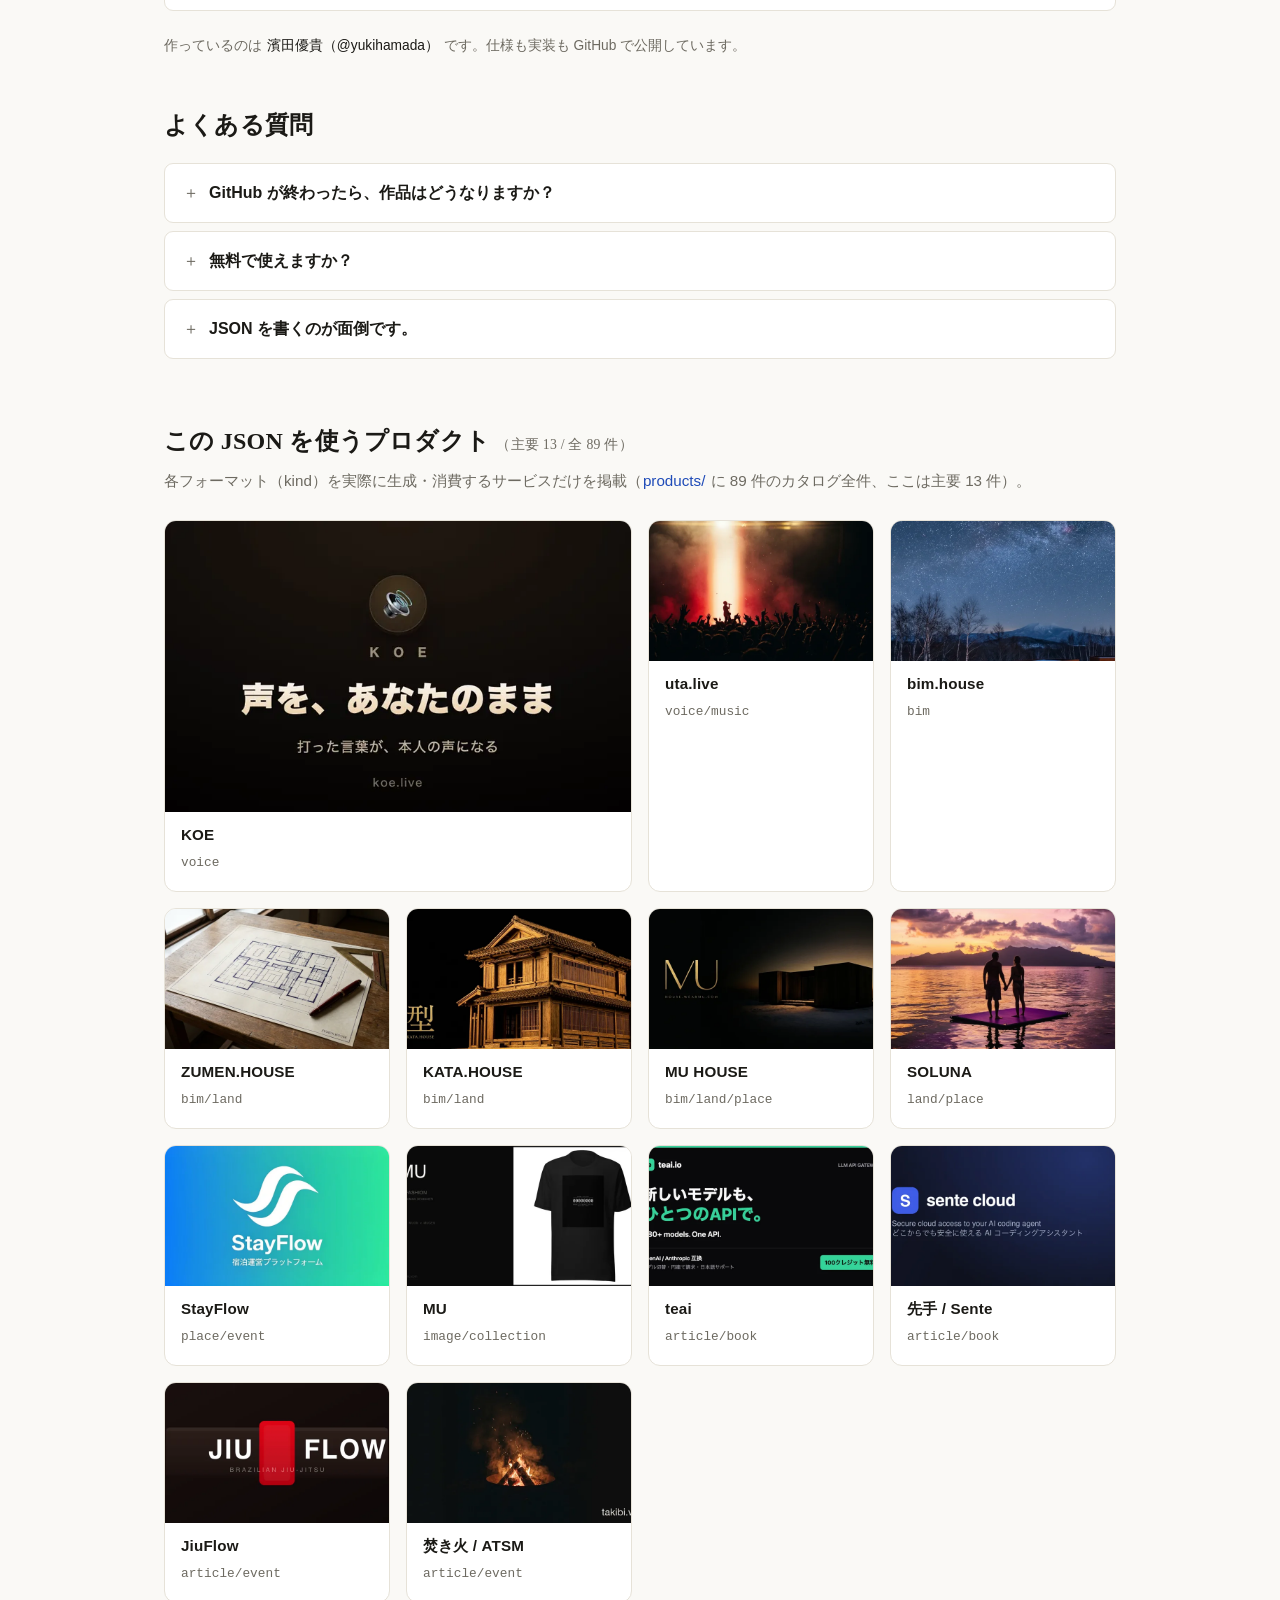
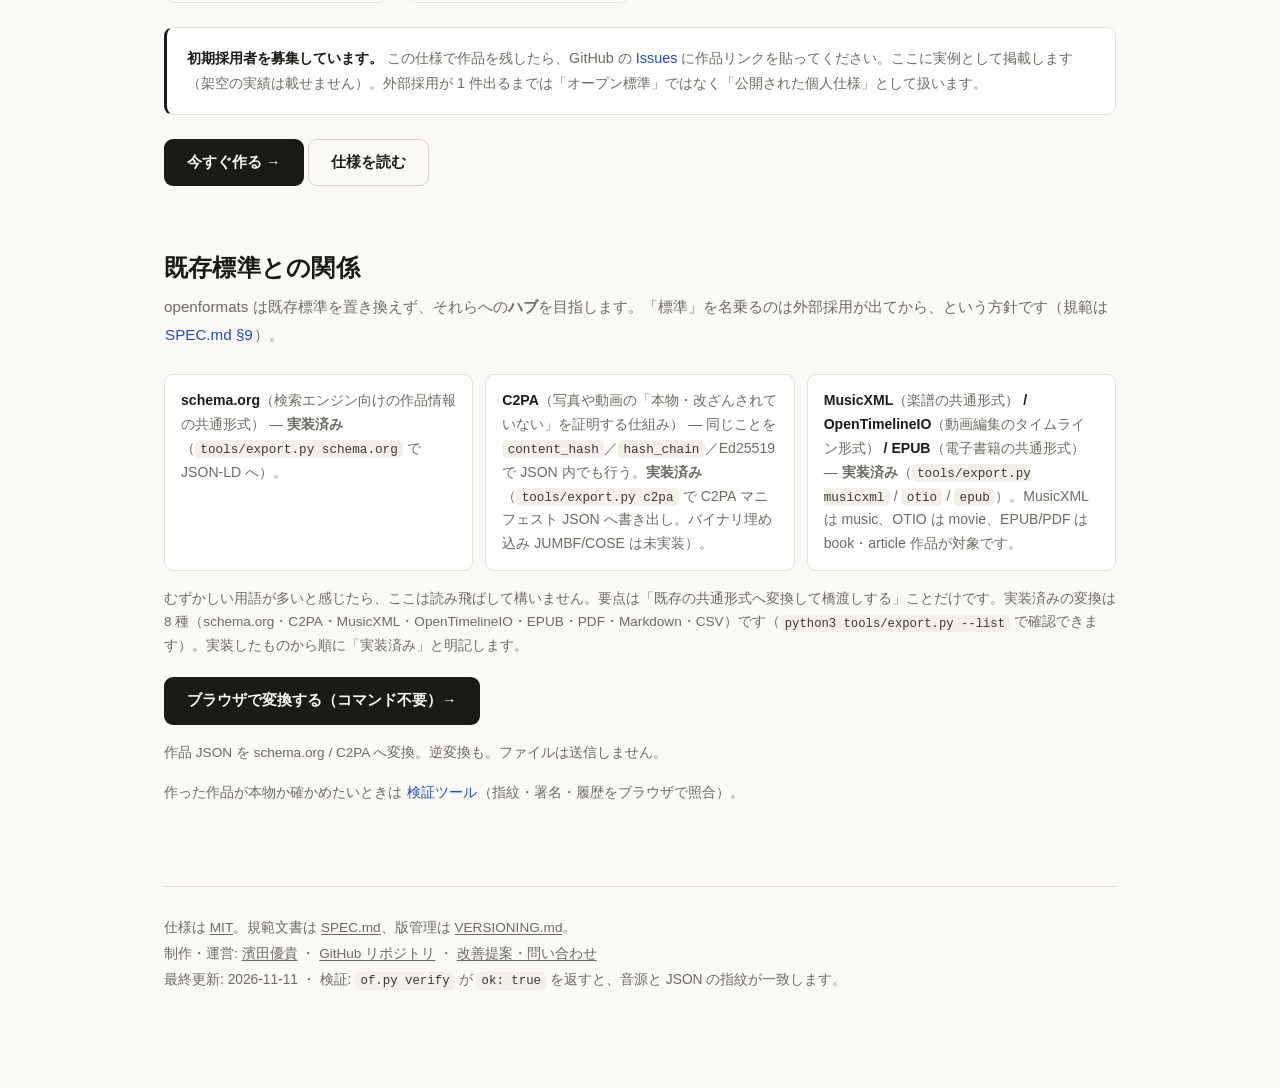
==== commit 38346a4e: "design: unify 5 pages on warm paper theme with mobile-first nav - extract shared design system to as" ====
--- a/index.html
+++ b/index.html
@@ -4,8 +4,8 @@
 <meta charset="utf-8">
 <meta name="viewport" content="width=device-width, initial-scale=1">
 <meta name="color-scheme" content="light dark">
-<meta name="theme-color" content="#fbfbf9" media="(prefers-color-scheme: light)">
-<meta name="theme-color" content="#141413" media="(prefers-color-scheme: dark)">
+<meta name="theme-color" content="#faf9f6" media="(prefers-color-scheme: light)">
+<meta name="theme-color" content="#15140f" media="(prefers-color-scheme: dark)">
 <title>openformats — 1 作品 = 1 JSON</title>
 <meta name="description" content="あらゆる創作の最小単位を、人間が読める JSON で定義する個人仕様（MIT・公開）。音楽・ラジオ・本・声・動画・製品・場所を同じ語彙で。既存標準を置き換えずハブを目指す実証段階。">
 <meta property="og:type" content="website">
@@ -49,235 +49,29 @@
 <meta name="twitter:title" content="openformats — あなたの作品は、あなたの手元に残るか？">
 <meta name="twitter:description" content="1 作品 = 1 JSON。音楽も本もラジオも、テキストで、あなたの手元に。ブラウザで作ってダウンロード保存。実音源つき。">
 <meta name="twitter:image" content="https://yukihamada.github.io/openformats/og-image.png">
-<link rel="icon" href="data:image/svg+xml,%3Csvg xmlns='http://www.w3.org/2000/svg' viewBox='0 0 24 24'%3E%3Crect width='24' height='24' rx='6' fill='%232b5cff'/%3E%3Ctext x='12' y='17' font-size='13' font-family='monospace' fill='white' text-anchor='middle'%3E%7B%7D%3C/text%3E%3C/svg%3E">
-<style>
-  :root {
-    --fg:#1a1a1a; --muted:#6b6b6b; --line:#e5e5e5; --bg:#fbfbf9; --card:#ffffff;
-    --accent:#2b5cff; --accent-soft:#eef2ff; --accent-2:#7aa0ff;
-    --cta-bg:#2b5cff; --cta-fg:#ffffff;
-    --code-bg:rgba(20,20,19,.06); --code-fg:#3a3a3a; --shadow:0 10px 30px rgba(43,92,255,.10);
-    --radius:14px; --maxw:1000px; color-scheme:light dark;
-  }
-  @media (prefers-color-scheme: dark){
-    :root{ --fg:#e8e8e6; --muted:#9a9a96; --line:#2a2a28; --bg:#141413; --card:#1b1b1a;
-      --accent:#7aa0ff; --accent-soft:#1c2233; --accent-2:#a9c0ff;
-      --cta-bg:#2b5cff; --cta-fg:#ffffff;
-      --code-bg:rgba(255,255,255,.10); --code-fg:#d8d8d2; --shadow:0 10px 30px rgba(0,0,0,.45); }
-  }
-  * { box-sizing:border-box; }
-  html { scroll-behavior:smooth; scroll-padding-top:110px; }
-  #main { scroll-margin-top:8px; }
-  @media (min-width:601px){ html { scroll-padding-top:72px; } }
-  @media (prefers-reduced-motion: reduce){ html{scroll-behavior:auto;} *{animation:none!important;transition:none!important;} }
-  body { margin:0; background:var(--bg); color:var(--fg); overflow-x:hidden;
-    font:16px/1.7 -apple-system,BlinkMacSystemFont,"Hiragino Sans","Noto Sans JP",sans-serif;
-    -webkit-font-smoothing:antialiased; text-rendering:optimizeLegibility; }
-  main { max-width:var(--maxw); margin:0 auto; padding:0 24px 96px; scroll-margin-top:72px; }
-  a { color:var(--accent); text-decoration:none; }
-  a:hover { text-decoration:underline; }
-  main p a, .sub a { padding:3px 1px; }
-  .sub a, footer a, .who a, .early a { display:inline-flex; align-items:center; min-height:44px; min-width:44px; padding:0 4px; }
-  @media (max-width:820px){ footer a, .work .body a, .dl a, .early a { display:inline-block; min-height:44px; line-height:44px; padding:0 2px; }
-    main p a:not(.cta), main li a { display:inline; line-height:inherit; padding:2px 1px; }
-    .fmt { min-height:64px; } .fmt .t h3 { line-height:1.2; } }
-  small { font-size:14px; }
-  .builder label small { font-size:14px; }
-  :focus-visible { outline:2px solid var(--accent); outline-offset:3px; border-radius:4px; }
-  code { font-family:ui-monospace,SFMono-Regular,Menlo,monospace; font-size:max(13px,.9em); color:var(--code-fg);
-    background:var(--code-bg); padding:.15em .4em; border-radius:5px; }
-  pre { background:var(--code-bg); padding:16px 18px; border-radius:10px;
-    overflow:auto; font-size:14px; line-height:1.6; }
-  pre code { background:none; padding:0; }
-  .codewrap pre { white-space:pre-wrap; word-break:break-word; overflow-x:hidden; }
-
-  /* hero */
-  .hero { display:grid; grid-template-columns:1fr 1.12fr; gap:36px; align-items:center;
-    padding:72px 0 48px; }
-  .hero h1 { font-size:clamp(30px,4.4vw,48px); line-height:1.15; letter-spacing:-.025em; margin:0 0 16px; }
-  .hero .lede { font-size:clamp(16px,2vw,19px); color:var(--muted); margin:0 0 28px; max-width:34em; }
-  .hero-art { position:relative; }
-  .hero-art img { width:100%; height:auto; display:block; }
-  @media (max-width:820px){ .hero-art img{width:100%; height:auto;} }
-  .hero-art .dark { display:none; }
-  @media (prefers-color-scheme: dark){ .hero-art .light{display:none;} .hero-art .dark{display:block;} }
-  .who { margin:22px 0 6px; font-size:14px; color:var(--muted); }
-  .who a { color:var(--fg); }
-  .hero p a.hero-sub { display:inline-flex; align-items:center; min-height:44px; padding:0 8px; margin:4px 0 4px 6px;
-    color:#1f4fd8; font-weight:600; text-decoration:underline; text-underline-offset:3px; }
-  .hero p a.hero-sub:hover { text-decoration:underline; }
-  @media (prefers-color-scheme: dark){ .hero p a.hero-sub{ color:#a9c0ff; } }
-  .hero-badge { display:inline-flex; align-items:center; gap:6px; margin-top:16px; font-size:13px; color:var(--muted);
-    background:var(--card); border:1px solid var(--line); border-radius:999px; padding:6px 12px; line-height:1.4; }
-  .hero-badge b { color:var(--fg); font-weight:600; }
-  .hero .cta-sub { display:block; }
-  @media (max-width:820px){ .hero{grid-template-columns:1fr; gap:16px; padding:20px 0 16px;} .hero-art img{max-height:34vh; object-fit:contain;} }
-  @media (max-width:600px){ .brand{padding:12px 0 0;} .hero{padding:12px 0 12px;} .hero h1{margin-bottom:10px;} .hero .lede{margin-bottom:18px;}
-    .hero .cta{white-space:normal;} .hero .cta-sub{display:block;} }
-
-  .cta { display:inline-block; background:var(--cta-bg); color:var(--cta-fg); padding:12px 22px; border-radius:10px;
-    font-weight:600; font-size:15px; margin:4px 10px 4px 0; box-shadow:var(--shadow); transition:transform .15s,filter .15s; }
-  .cta .cta-note { white-space:nowrap; }
-  .cta:hover { text-decoration:none; filter:brightness(1.08); transform:translateY(-1px); }
-  .cta.ghost { background:transparent; color:var(--accent); border:1px solid var(--accent); box-shadow:none; }
-  .cta.ghost:hover { background:var(--accent-soft); }
-
-  /* brand */
-  .brand { display:flex; align-items:center; gap:10px; padding:22px 0 0; }
-  .brand .mark { width:30px; height:30px; border-radius:8px; background:var(--accent); color:#fff;
-    display:grid; place-items:center; font-family:ui-monospace,Menlo,monospace; font-size:13px; font-weight:700; }
-  .brand .name { font-weight:700; font-size:16px; letter-spacing:-.01em; }
-  @media (prefers-color-scheme:dark){ .brand .mark { background:#2b5cff; } }
-  .brand .tag { color:var(--muted); font-size:14px; margin-left:2px; }
-  .brand .ver { margin-left:auto; font-size:14px; color:var(--muted); font-family:ui-monospace,Menlo,monospace;
-    border:1px solid var(--line); border-radius:999px; padding:3px 10px; }
-  @media (max-width:560px){ .brand .tag{display:none;} }
-
-  .site-nav { position:sticky; top:0; z-index:50; background:var(--bg); border-bottom:1px solid var(--line);
-    backdrop-filter:saturate(1.2) blur(6px); }
-  .toc a[aria-current="true"]{ color:var(--accent); font-weight:600; }
-  .toc { max-width:var(--maxw); margin:0 auto; display:flex; flex-wrap:wrap; gap:4px 18px;
-    padding:10px 24px; font-size:14px; }
-  .toc a { display:inline-flex; align-items:center; color:var(--muted); padding:8px 2px; min-height:44px; min-width:44px; line-height:24px; }
-  .toc a:hover { color:var(--accent); }
-  @media (max-width:600px){ .toc{flex-wrap:nowrap; overflow-x:auto; gap:0 16px; padding:4px 16px; -webkit-overflow-scrolling:touch; scrollbar-width:none; -webkit-mask-image:linear-gradient(to right,#000 92%,transparent); mask-image:linear-gradient(to right,#000 92%,transparent);}
-    .toc::-webkit-scrollbar{display:none;}
-    .toc a{white-space:nowrap; padding:10px 2px; min-height:44px; line-height:24px; font-size:14px;} .toc .toc-gh{margin-left:0;} }
-  .toc .toc-gh { margin-left:auto; color:var(--accent); font-weight:600; }
-
-  .builder { margin-top:18px; }
-  .builder .grid { display:grid; grid-template-columns:1fr 1fr; gap:16px; }
-  @media (max-width:720px){ .builder .grid{grid-template-columns:1fr;} }
-  .builder label, .builder .outlabel { display:block; font-size:14px; color:var(--muted); margin:10px 0 4px; }
-  .builder input, .builder select { width:100%; padding:10px 12px; border:1px solid var(--line); border-radius:9px;
-    background:var(--card); color:var(--fg); font-size:14px; font-family:inherit; min-height:44px; }
-  .builder select { -webkit-appearance:none; appearance:none; height:44px; line-height:normal;
-    background-image:url("data:image/svg+xml,%3Csvg xmlns='http://www.w3.org/2000/svg' width='12' height='8' viewBox='0 0 12 8'%3E%3Cpath d='M1 1l5 5 5-5' fill='none' stroke='%236b6b6b' stroke-width='1.6' stroke-linecap='round'/%3E%3C/svg%3E");
-    background-repeat:no-repeat; background-position:right 12px center; padding-right:34px; }
-  .builder input:focus, .builder select:focus { outline:2px solid var(--accent); outline-offset:1px; }
-  .builder .out { background:var(--code-bg); border:1px solid var(--line); border-radius:10px; padding:14px;
-    font-family:ui-monospace,Menlo,monospace; font-size:13px; white-space:pre-wrap; word-break:break-word;
-    max-height:min(340px,50vh); overflow:auto; margin:0; }
-  .codewrap pre { padding-top:44px; }
-  .builder .row { display:flex; gap:10px; flex-wrap:wrap; margin-top:14px; align-items:center; }
-  .builder .hint { font-size:14px; color:var(--muted); }
-
-  /* copy button */
-  .codewrap { position:relative; }
-  .term-steps { margin-top:18px; border:1px solid var(--line); border-radius:10px; background:var(--card); }
-  .term-steps > summary { display:flex; align-items:center; min-height:44px; padding:10px 16px; cursor:pointer;
-    font-weight:600; color:var(--fg); list-style:none; }
-  .term-steps > summary::-webkit-details-marker { display:none; }
-  .term-steps > summary::before { content:"▸"; margin-right:8px; color:var(--accent); transition:transform .15s; }
-  .term-steps[open] > summary::before { transform:rotate(90deg); }
-  .term-steps > summary:focus-visible { outline:2px solid var(--accent); outline-offset:2px; }
-  .term-steps > *:not(summary) { margin-left:16px; margin-right:16px; }
-  .term-steps > .codewrap { margin-left:16px; margin-right:16px; }
-  .copy { position:absolute; top:8px; right:8px; background:var(--card); color:var(--muted);
-    border:1px solid var(--line); border-radius:7px; padding:5px 10px; font-size:14px; cursor:pointer; min-height:44px; min-width:44px;
-    font-family:-apple-system,BlinkMacSystemFont,"Hiragino Sans",sans-serif; }
-  .copy:hover { border-color:var(--accent); color:var(--accent); }
-  .copy:focus-visible { outline:2px solid var(--accent); outline-offset:2px; }
-  .faq { margin:24px 0 0; }
-  .faq details { border:1px solid var(--line); border-radius:10px; padding:0 14px; margin:8px 0; background:var(--card); }
-  .faq summary { cursor:pointer; padding:14px 0; font-weight:600; min-height:44px; display:flex; align-items:center; }
-  .faq summary:focus-visible { outline:2px solid var(--accent); outline-offset:2px; }
-  .faq details p { margin:0 0 14px; color:var(--muted); font-size:14px; }
-  .glossary { display:grid; grid-template-columns:repeat(auto-fit,minmax(220px,1fr)); gap:10px; margin:16px 0 0; }
-  .glossary div { background:var(--card); border:1px solid var(--line); border-radius:10px; padding:12px 14px; font-size:14px; }
-  .glossary b { color:var(--accent); }
-
-  section { margin-top:64px; }
-  h2 { font-size:clamp(21px,2.6vw,26px); margin:0 0 6px; letter-spacing:-.015em; }
-  .sub { color:var(--muted); margin:0 0 24px; font-size:15px; }
-  p { margin:0 0 16px; }
-
-  /* stat strip */
-  .stats { display:grid; grid-template-columns:repeat(4,1fr); gap:12px; margin:8px 0 0; }
-  .stat { background:var(--card); border:1px solid var(--line); border-radius:var(--radius); padding:16px 18px; }
-  .stat b { display:block; font-size:26px; letter-spacing:-.02em; }
-  .stat span { color:var(--muted); font-size:14px; }
-  @media (max-width:640px){ .stats{grid-template-columns:repeat(2,1fr); gap:8px;} .stat{padding:12px 14px;} .stat b{font-size:22px;} .stat span{font-size:13px;} }
-  @media (max-width:360px){ .stats{gap:6px;} .stat{padding:9px 11px;} .stat b{font-size:19px;} .stat span{font-size:12px;} }
-
-  /* format grid with icons */
-  .formats { display:grid; grid-template-columns:repeat(auto-fill,minmax(215px,1fr)); gap:12px; }
-  .fmt { display:flex; gap:12px; align-items:center; background:var(--card); border:1px solid var(--line);
-    border-radius:var(--radius); padding:14px 16px; transition:border-color .15s,transform .15s; }
-  .fmt:hover { border-color:var(--accent); text-decoration:none; transform:translateY(-2px); }
-  .fmt .ic { flex:0 0 38px; width:38px; height:38px; border-radius:10px; background:var(--accent-soft);
-    color:var(--accent); display:grid; place-items:center; }
-  .fmt .ic svg { width:22px; height:22px; }
-  .fmt .t { line-height:1.25; }
-  .fmt .t h3 { display:block; font-size:16px; font-weight:600; color:var(--fg); margin:0; letter-spacing:-.01em; }
-  .fmt .t .en { font-weight:400; color:var(--muted); font-size:14px; }
-  .fmt .t span { font-size:14px; color:var(--muted); }
-
-  /* works with covers */
-  .works { display:grid; grid-template-columns:repeat(auto-fill,minmax(280px,1fr)); gap:16px; }
-  .work { background:var(--card); border:1px solid var(--line); border-radius:var(--radius); overflow:hidden;
-    display:flex; flex-direction:column; transition:transform .15s,box-shadow .15s; }
-  .work:hover { transform:translateY(-2px); box-shadow:var(--shadow); }
-  .work .cover { aspect-ratio:16/10; background:var(--accent-soft); display:block; overflow:hidden; position:relative; }
-  .work .cover img { width:100%; height:100%; object-fit:cover; display:block; }
-  .work .cover::after, .prod .thumb::after { content:""; position:absolute; inset:0; pointer-events:none;
-    background:linear-gradient(100deg, transparent 20%, rgba(255,255,255,.28) 50%, transparent 80%);
-    background-size:200% 100%; animation:shimmer 1.3s ease-in-out infinite; }
-  .work .cover.loaded::after, .prod .thumb.loaded::after { display:none; }
-  @keyframes shimmer { from{background-position:200% 0;} to{background-position:-60% 0;} }
-  .work .cover.placeholder { display:grid; place-items:center; color:var(--accent); }
-  .work .cover.placeholder svg { width:44px; height:44px; opacity:.8; }
-  .work .body { padding:14px 16px 16px; display:flex; flex-direction:column; gap:6px; flex:1; }
-  .work .work-title { font-size:15px; margin:0; }
-  .work .meta { color:var(--muted); font-size:14px; }
-  .work .asize { color:var(--muted); font-size:13px; font-family:ui-monospace,Menlo,monospace; }
-  .work audio { width:100%; height:44px; margin-top:8px; accent-color:var(--accent); }
-  .work .dl { font-size:14px; margin-top:auto; padding-top:8px; }
-  .work .dl a { display:inline-block; padding:10px 8px; min-height:44px; min-width:44px; }
-  footer a { display:inline-block; padding:10px 2px; min-height:44px; }
-
-  /* products with thumbnails */
-  .products { display:grid; grid-template-columns:repeat(auto-fill,minmax(220px,1fr)); gap:14px; }
-  @media (min-width:641px){ .products .prod:first-child{grid-column:span 2;} }
-  @media (max-width:640px){ .products{grid-template-columns:repeat(2,1fr);} .formats{grid-template-columns:repeat(2,1fr);} }
-  @media (max-width:400px){ .products{grid-template-columns:1fr;} .formats{grid-template-columns:1fr;} }
-  .prod { background:var(--card); border:1px solid var(--line); border-radius:var(--radius); overflow:hidden;
-    display:flex; flex-direction:column; transition:border-color .15s,transform .15s; }
-  .prod:hover { border-color:var(--accent); text-decoration:none; transform:translateY(-2px); }
-  .prod .thumb { aspect-ratio:16/10; background:var(--accent-soft); overflow:hidden; position:relative; }
-  .prod .thumb img { width:100%; height:100%; object-fit:cover; display:block; }
-  .prod .pbody { padding:10px 14px 14px; }
-  .prod .pbody h3 { display:block; font-size:16px; color:var(--fg); margin:0; letter-spacing:-.01em; }
-  .prod .pbody span { font-size:14px; color:var(--muted); font-family:ui-monospace,Menlo,monospace; }
-
-  footer { margin-top:72px; padding-top:24px; border-top:1px solid var(--line); color:var(--muted); font-size:14px; }
-  .sr-only { position:absolute; width:1px; height:1px; padding:0; margin:-1px; overflow:hidden; clip:rect(0,0,0,0); border:0; }
-  .sr-only:focus { position:fixed; top:12px; left:12px; width:auto; height:auto; margin:0; padding:10px 16px;
-    clip:auto; overflow:visible; background:var(--cta-bg); color:var(--cta-fg); border-radius:8px;
-    font-weight:600; z-index:100; box-shadow:var(--shadow); }
-</style>
+<link rel="icon" href="data:image/svg+xml,%3Csvg xmlns='http://www.w3.org/2000/svg' viewBox='0 0 24 24'%3E%3Crect width='24' height='24' rx='6' fill='%231b1a16'/%3E%3Ctext x='12' y='17' font-size='13' font-family='monospace' fill='white' text-anchor='middle'%3E%7B%7D%3C/text%3E%3C/svg%3E">
+<link rel="stylesheet" href="assets/site.css">
 </head>
 <body>
 <a class="sr-only" href="#main">本文へスキップ</a>
 <header class="site-nav">
-  <nav class="toc" aria-label="目次">
-    <a href="#builder">ブラウザで作る</a>
-    <a href="#formats">フォーマット</a>
-    <a href="#works">実作品</a>
-    <a href="#start">3ステップ</a>
-    <a href="#products">プロダクト</a>
-    <a href="#standards">既存標準</a>
-    <a href="import.html">一括インポート</a>
-    <a href="verify.html">検証ツール</a>
-    <a href="convert.html">変換ツール</a>
-    <a href="render.html">メディア作成</a>
-    <a class="toc-gh" href="https://github.com/yukihamada/openformats">GitHub ↗</a>
+  <nav aria-label="サイト">
+    <a class="brand" href="./" aria-current="page"><span class="mark" aria-hidden="true">{}</span>openformats</a>
+    <div class="links">
+      <a href="#builder">つくる</a>
+      <a href="#formats">フォーマット</a>
+      <a href="#works">実作品</a>
+      <a href="convert.html">変換</a>
+      <a href="import.html">一括</a>
+      <a href="render.html">メディア</a>
+      <a href="verify.html">検証</a>
+    </div>
+    <a class="gh" href="https://github.com/yukihamada/openformats">GitHub ↗</a>
   </nav>
 </header>
 <main id="main" tabindex="-1">
-  <div class="brand">
-    <span class="mark" aria-hidden="true">{}</span>
-    <span class="name">openformats</span>
-    <span class="tag">— 作品をサービスの外へ残す個人プロジェクト（実証段階）</span>
+  <div class="brand-row">
+    <span class="tag">作品をサービスの外へ残す個人プロジェクト（実証段階）</span>
     <span class="ver">v1.0</span>
   </div>
 
@@ -285,8 +79,12 @@
     <div>
       <h1>あなたの作品は、<br>あなたの手元に残るか？</h1>
       <p class="lede">作品を JSON 1枚（設計図）で保存する個人仕様です。サービスが終わっても、作品はあなたの手元に残る。</p>
-      <p><a class="cta" href="#builder">作品の設計図をつくる<span class="cta-note">（無料・ブラウザ内） →</span></a> <a class="hero-sub" href="#works">実作品を聴く・観る</a></p>
-      <p class="cta-sub" style="margin:6px 0 0;font-size:12.5px;color:var(--muted)">保存先はあなたのPC。送信なし。</p>
+      <div class="hero-actions">
+        <a class="cta" href="#builder">設計図をつくる<span class="cta-note">（無料・ブラウザ内）</span></a>
+        <a class="hero-sub" href="#works">実作品を聴く・観る</a>
+      </div>
+      <p class="hero-note">保存先はあなたのPC。送信なし。</p>
+      <p class="hero-badge"><b>作者本人が9作品で実運用中</b>・MIT 公開・個人仕様（外部採用 0 件）</p>
     </div>
     <div class="hero-art">
       <img class="light" src="assets/hero.svg" width="960" height="560" fetchpriority="high" alt="1つの作品が1つのJSONになり、音楽・ラジオ・本・声・動画・建築などへ広がる様子のイラスト" decoding="async">
@@ -301,17 +99,15 @@
     <div class="stat"><b>MIT</b><span>仕様はオープン</span></div>
   </div>
 
-  <p class="hero-badge" style="margin:14px 0 0"><b>作者本人が9作品で実運用中</b>・MIT 公開・個人仕様（外部採用 0 件）</p>
-
-  <details class="status-note" role="note" style="margin:14px 0 0;padding:12px 16px;border:1px solid var(--line);border-radius:var(--radius);background:var(--card);color:var(--muted);font-size:.9rem;line-height:1.6;box-sizing:border-box">
-    <summary style="cursor:pointer;color:var(--fg);font-weight:600;display:flex;align-items:center;min-height:44px">現在の位置づけ（正直に）— 個人仕様・外部採用 0 件</summary>
-    <p style="margin:10px 0 0">これは作者1人の制作物に使っている<strong style="color:var(--fg)">個人仕様</strong>です。MIT で公開し、誰でも使えますが、外部採用はまだ 0 件（2026-11-11 時点）。既存標準（C2PA・schema.org・MusicXML・OpenTimelineIO 等）を置き換えるものではなく、それらへ変換する<strong style="color:var(--fg)">ハブ</strong>を目指しています。標準を名乗るのは外部採用が出てから、という方針です。</p>
+  <details class="status-note" role="note">
+    <summary>現在の位置づけ（正直に）— 個人仕様・外部採用 0 件</summary>
+    <p>これは作者1人の制作物に使っている<strong>個人仕様</strong>です。MIT で公開し、誰でも使えますが、外部採用はまだ 0 件（2026-11-11 時点）。既存標準（C2PA・schema.org・MusicXML・OpenTimelineIO 等）を置き換えるものではなく、それらへ変換する<strong>ハブ</strong>を目指しています。標準を名乗るのは外部採用が出てから、という方針です。</p>
   </details>
 
   <section id="builder" class="builder" aria-labelledby="h-builder">
     <h2 id="h-builder">ブラウザだけで、今すぐ 1 作品を残す</h2>
     <p class="sub">コマンド不要。タイトルと作者を入れるだけで、正しい JSON（設計図）ができます。ダウンロードして、音源と同じフォルダに置けば完成です。<br><small>※ 16 種類のうち、ここでブラウザ生成できるのは主要 8 種類です（残りはひな形から）。</small></p>
-    <p class="sub" style="margin-top:-12px"><strong>できあがるもの：</strong>作品の設計図（JSON）1 枚。音源や画像と同じフォルダに保存すれば、サービスが終わっても作品はあなたの手元に残ります（Git にコミットすれば履歴も残せます）。</p>
+    <p class="sub"><strong>できあがるもの：</strong>作品の設計図（JSON）1 枚。音源や画像と同じフォルダに保存すれば、サービスが終わっても作品はあなたの手元に残ります（Git にコミットすれば履歴も残せます）。</p>
     <noscript><p class="hint">このビルダーは JavaScript で動きます。オフの場合は、下の「3 ステップ」のひな形 JSON をコピーして使ってください。</p></noscript>
     <div class="grid">
       <div>
@@ -343,17 +139,17 @@
         <p class="hint" id="b-filehint">選ぶと、指紋（SHA-256）をこのブラウザ内で計算して JSON に入れます。ファイルはどこにも送信しません。</p>
       </div>
       <div>
-        <span class="outlabel" id="b-outlabel">できあがる JSON（設計図）<span id="b-sample" style="color:var(--accent);font-weight:600"> — サンプル表示（タイトルを入れるとあなたの作品に変わります）</span></span>
+        <span class="outlabel" id="b-outlabel">できあがる JSON（設計図）<span id="b-sample" class="outlabel-sample"> — サンプル（タイトルを入れると変わります）</span></span>
         <pre class="out" id="b-out" aria-labelledby="b-outlabel"></pre>
         <p class="hint" id="b-legend"><code>id</code>=作品の一意な名前 / <code>kind</code>=種類 / <code>renditions</code>=本体ファイルと指紋 / <code>provenance</code>=作り方の履歴 / <code>license</code>=再利用の条件</p>
       </div>
     </div>
     <div class="row">
-      <button class="cta ghost" type="button" id="b-dl">JSON をダウンロード</button>
+      <button class="cta" type="button" id="b-dl">JSON をダウンロード</button>
       <button class="cta ghost" type="button" id="b-copy">コピー</button>
       <span class="hint" id="b-hint">ファイルを選ぶと指紋（sha256）まで入った JSON になります。content_hash は自動で付きます。</span>
     </div>
-    <p class="sub" style="margin-top:18px;margin-bottom:0"><strong>もっと楽に：</strong>手持ちのファイルをまとめて作品にしたいときは <a href="import.html">一括インポート</a>、作った JSON が本物かを確かめたいときは <a href="verify.html">検証ツール</a> を使えます。</p>
+    <p class="sub mt-20 mb-0"><strong>もっと楽に：</strong>手持ちのファイルをまとめて作品にしたいときは <a href="import.html">一括インポート</a>、作った JSON が本物かを確かめたいときは <a href="verify.html">検証ツール</a> を使えます。</p>
   </section>
 
   <section id="formats" aria-labelledby="h-formats">
@@ -377,7 +173,7 @@
       <a class="fmt" href="place/v1.json"><span class="ic"><svg><use href="assets/icons.svg#i-place"/></svg></span><div class="t"><h3>場所・会場 <span class="en">place</span></h3></div></a>
       <a class="fmt" href="product/v1.json"><span class="ic"><svg><use href="assets/icons.svg#i-product"/></svg></span><div class="t"><h3>製品・サービス <span class="en">product</span></h3></div></a>
     </div>
-    <p style="margin-top:22px"><a class="cta ghost" href="#builder">この形式で作ってみる →</a></p>
+    <p class="mt-24"><a class="cta ghost" href="#builder">この形式で作ってみる →</a></p>
   </section>
 
   <section id="works" aria-labelledby="h-works">
@@ -419,7 +215,7 @@
         <div class="body">
           <h3 class="work-title">遅筋と速筋 — スポーツと筋肉のエネルギー代謝</h3>
           <span class="meta">本人声の解説動画・10場面 ・ mp4 ・ 2分38秒</span>
-          <video controls preload="none" playsinline aria-label="遅筋と速筋 — スポーツと筋肉のエネルギー代謝" src="works/muscle-fibers-sports-2026-11.mp4" poster="assets/works/muscle-fibers-sports.png" style="width:100%;border-radius:8px;margin-top:6px"></video>
+          <video controls preload="none" playsinline aria-label="遅筋と速筋 — スポーツと筋肉のエネルギー代謝" src="works/muscle-fibers-sports-2026-11.mp4" poster="assets/works/muscle-fibers-sports.png"></video>
           <div class="asize">MP4 ・ 7.6 MB ・ 2:38</div>
           <div class="dl"><a href="https://youtu.be/f8wm8bD6uC8">YouTube で観る</a> ・ <a href="works/muscle-fibers-sports-2026-11.mp4">mp4 をダウンロード</a> ・ <a href="works/muscle-fibers-sports-2026-11.movie.json">JSON</a></div>
         </div>
@@ -470,7 +266,7 @@
         </div>
       </div>
     </div>
-    <p style="margin-top:22px"><a class="cta ghost" href="#builder">自分の作品も残す →</a></p>
+    <p class="mt-24"><a class="cta ghost" href="#builder">自分の作品も残す →</a></p>
   </section>
 
   <section id="start" aria-labelledby="h-start">
@@ -508,7 +304,7 @@
       <p><small>既存標準へ書き出したいときは <code>python3 tools/export.py &lt;target&gt; &lt;file&gt;</code> で変換できます（<code>--list</code> で一覧）。実装済みは schema.org（往復可）・C2PA マニフェスト・MusicXML・OpenTimelineIO・EPUB 3・PDF・Markdown・CSV の8種です。C2PA はマニフェスト JSON の書き出しと PNG/JPEG へのバイナリ埋め込み（JUMBF）まで対応し、COSE 署名は未対応です。</small></p>
     </details>
     <p class="who">作っているのは <a href="https://github.com/yukihamada">濱田優貴（@yukihamada）</a> です。仕様も実装も GitHub で公開しています。</p>
-    <h2 id="h-faq">よくある質問</h2>
+    <h2 id="h-faq" class="mt-48">よくある質問</h2>
     <div class="faq" aria-labelledby="h-faq">
       <details><summary>GitHub が終わったら、作品はどうなりますか？</summary><p>JSON と本体ファイルはあなたの手元（ローカルや他の Git ホスト）にそのまま残ります。特定のサービスに依存しないので、別の場所へコピーするだけで続けられます。</p></details>
       <details><summary>無料で使えますか？</summary><p>はい。仕様（SPEC）もツールも MIT ライセンスで、無料です。有料のサービスに登録する必要はありません。</p></details>
@@ -517,7 +313,7 @@
   </section>
 
   <section id="products" aria-labelledby="h-products">
-    <h2 id="h-products">この JSON を使うプロダクト <small style="font-weight:400;color:var(--muted)">（主要 13 / 全 89 件）</small></h2>
+    <h2 id="h-products">この JSON を使うプロダクト <small class="soft">（主要 13 / 全 89 件）</small></h2>
     <p class="sub">各フォーマット（kind）を実際に生成・消費するサービスだけを掲載（<a href="https://github.com/yukihamada/openformats/tree/main/products">products/</a> に 89 件のカタログ全件、ここは主要 13 件）。</p>
     <div class="products">
       <a class="prod" href="https://koe.live" target="_blank" rel="noopener"><span class="thumb"><img src="assets/products/koe.webp" width="640" height="400" alt="KOE のスクリーンショット" loading="lazy" decoding="async"></span><span class="pbody"><h3>KOE</h3><span>voice</span></span></a>
@@ -537,7 +333,7 @@
     <div class="early" role="note">
       <strong>初期採用者を募集しています。</strong> この仕様で作品を残したら、GitHub の <a href="https://github.com/yukihamada/openformats/issues">Issues</a> に作品リンクを貼ってください。ここに実例として掲載します（架空の実績は載せません）。外部採用が 1 件出るまでは「オープン標準」ではなく「公開された個人仕様」として扱います。
     </div>
-    <p style="margin-top:22px"><a class="cta ghost" href="#builder">今すぐ作る →</a> <a class="cta ghost" href="https://github.com/yukihamada/openformats">仕様を読む</a></p>
+    <p class="mt-24"><a class="cta" href="#builder">今すぐ作る →</a> <a class="cta ghost" href="https://github.com/yukihamada/openformats">仕様を読む</a></p>
   </section>
 
   <section id="standards" aria-labelledby="h-standards">
@@ -548,10 +344,10 @@
       <div><b>C2PA</b>（写真や動画の「本物・改ざんされていない」を証明する仕組み） — 同じことを <code>content_hash</code>／<code>hash_chain</code>／Ed25519 で JSON 内でも行う。<strong>実装済み</strong>（<code>tools/export.py c2pa</code> で C2PA マニフェスト JSON へ書き出し。バイナリ埋め込み JUMBF/COSE は未実装）。</div>
       <div><b>MusicXML</b>（楽譜の共通形式）<b> / OpenTimelineIO</b>（動画編集のタイムライン形式）<b> / EPUB</b>（電子書籍の共通形式） — <strong>実装済み</strong>（<code>tools/export.py musicxml</code> / <code>otio</code> / <code>epub</code>）。MusicXML は music、OTIO は movie、EPUB/PDF は book・article 作品が対象です。</div>
     </div>
-    <p><small>むずかしい用語が多いと感じたら、ここは読み飛ばして構いません。要点は「既存の共通形式へ変換して橋渡しする」ことだけです。実装済みの変換は 8 種（schema.org・C2PA・MusicXML・OpenTimelineIO・EPUB・PDF・Markdown・CSV）です（<code>python3 tools/export.py --list</code> で確認できます）。実装したものから順に「実装済み」と明記します。</small></p>
-    <p style="margin-top:18px"><a class="cta" href="convert.html">ブラウザで変換する（コマンド不要）→</a></p>
-    <p class="hint" style="margin-top:8px">作品 JSON を schema.org / C2PA へ変換。逆変換も。ファイルは送信しません。</p>
-    <p class="hint" style="margin-top:6px">作った作品が本物か確かめたいときは <a href="verify.html">検証ツール</a>（指紋・署名・履歴をブラウザで照合）。</p>
+    <p class="hint mt-16">むずかしい用語が多いと感じたら、ここは読み飛ばして構いません。要点は「既存の共通形式へ変換して橋渡しする」ことだけです。実装済みの変換は 8 種（schema.org・C2PA・MusicXML・OpenTimelineIO・EPUB・PDF・Markdown・CSV）です（<code>python3 tools/export.py --list</code> で確認できます）。実装したものから順に「実装済み」と明記します。</p>
+    <p class="mt-20"><a class="cta" href="convert.html">ブラウザで変換する（コマンド不要）→</a></p>
+    <p class="hint mt-10">作品 JSON を schema.org / C2PA へ変換。逆変換も。ファイルは送信しません。</p>
+    <p class="hint mt-6">作った作品が本物か確かめたいときは <a href="verify.html">検証ツール</a>（指紋・署名・履歴をブラウザで照合）。</p>
   </section>
 
   <footer>
@@ -693,7 +489,7 @@
                 : '指紋（sha256）を入れました。本体ファイルの指紋と一致するかは of.py verify で照合できます。';
             })
             .catch(function(){ hint.textContent='この環境では指紋を計算できませんでした。ファイル名だけ入れます。'; render(); });
-        } else { hint.textContent='この環境では指紋を計算できません。ファイル名だけ入れます。'; render(); }
+        } else { hint.textContent='この環境では指紋を計算できませんでした。ファイル名だけ入れます。'; render(); }
       });
     }
     dl.addEventListener('click',function(){
@@ -715,18 +511,5 @@
     });
   })();
 </script>
-<script>
-(function(){
-  var links=[].slice.call(document.querySelectorAll('.toc a[href^="#"]'));
-  var map={}; links.forEach(function(a){ var id=a.getAttribute('href').slice(1); var el=document.getElementById(id); if(el) map[id]=a; });
-  if(!('IntersectionObserver' in window)) return;
-  var io=new IntersectionObserver(function(entries){
-    entries.forEach(function(e){
-      if(e.isIntersecting){ links.forEach(function(a){a.removeAttribute('aria-current');}); var a=map[e.target.id]; if(a) a.setAttribute('aria-current','true'); }
-    });
-  },{rootMargin:'-45% 0px -50% 0px', threshold:0});
-  Object.keys(map).forEach(function(id){ io.observe(document.getElementById(id)); });
-})();
-</script>
 </body>
 </html>
--- a/assets/site.css
+++ b/assets/site.css
@@ -0,0 +1,571 @@
+/* openformats — 共通デザインシステム
+   温かい紙色・明朝の見出し・墨色のCTA。全ページでこの1枚だけを使う。 */
+
+:root {
+  --bg:#faf9f6;
+  --bg-soft:#f3f1ea;
+  --card:#ffffff;
+  --fg:#1b1a16;
+  --muted:#6d6a61;
+  --line:#e6e2d8;
+  --line-strong:#d5d0c2;
+  --accent:#1f4bb8;
+  --accent-soft:#eef2fd;
+  --ink:#1b1a16;
+  --ink-fg:#fbfaf7;
+  --code-bg:#f2f0e9;
+  --code-fg:#3b3a34;
+  --shadow:0 1px 2px rgba(27,26,22,.04), 0 12px 32px -18px rgba(27,26,22,.22);
+  --radius:12px;
+  --radius-sm:9px;
+  --maxw:1000px;
+  --serif:"Hiragino Mincho ProN","Yu Mincho","Noto Serif JP","Songti SC",serif;
+  --sans:-apple-system,BlinkMacSystemFont,"Hiragino Sans","Noto Sans JP",sans-serif;
+  --mono:ui-monospace,SFMono-Regular,Menlo,Consolas,monospace;
+  color-scheme:light dark;
+}
+
+@media (prefers-color-scheme:dark){
+  :root{
+    --bg:#15140f;
+    --bg-soft:#1c1b15;
+    --card:#1d1c16;
+    --fg:#ece9e0;
+    --muted:#a3a096;
+    --line:#2e2c24;
+    --line-strong:#3d3a30;
+    --accent:#9db4ff;
+    --accent-soft:#1b2133;
+    --ink:#ece9e0;
+    --ink-fg:#15140f;
+    --code-bg:#221f18;
+    --code-fg:#d8d4c8;
+    --shadow:0 1px 2px rgba(0,0,0,.35), 0 16px 40px -20px rgba(0,0,0,.7);
+  }
+}
+
+* { box-sizing:border-box; }
+html { scroll-behavior:smooth; scroll-padding-top:76px; }
+@media (max-width:720px){ html { scroll-padding-top:12px; } }
+@media (prefers-reduced-motion:reduce){
+  html { scroll-behavior:auto; }
+  *,*::before,*::after { animation:none!important; transition:none!important; }
+}
+
+body {
+  margin:0;
+  background:var(--bg);
+  color:var(--fg);
+  font:16px/1.75 var(--sans);
+  -webkit-font-smoothing:antialiased;
+  text-rendering:optimizeLegibility;
+  overflow-x:hidden;
+}
+::selection { background:var(--accent-soft); color:var(--fg); }
+
+a { color:var(--accent); text-decoration:none; text-underline-offset:3px; }
+a:hover { text-decoration:underline; }
+main p a, main li a, .sub a { display:inline-block; padding:3px 1px; line-height:1.5; }
+:focus-visible { outline:2px solid var(--accent); outline-offset:3px; border-radius:4px; }
+
+h1, h2, h3 { font-family:var(--serif); font-weight:600; letter-spacing:.01em; }
+h1 { font-size:clamp(1.75rem,3.6vw,2.4rem); line-height:1.35; margin:0 0 12px; }
+h2 { font-size:clamp(1.2rem,2.4vw,1.5rem); line-height:1.5; margin:0 0 8px; }
+h3 { font-size:1.02rem; line-height:1.5; margin:0; }
+p { margin:0 0 16px; }
+small { font-size:.86rem; }
+code {
+  font-family:var(--mono);
+  font-size:.9em;
+  color:var(--code-fg);
+  background:var(--code-bg);
+  padding:.14em .42em;
+  border-radius:5px;
+}
+pre {
+  background:var(--code-bg);
+  border:1px solid var(--line);
+  border-radius:var(--radius-sm);
+  padding:16px 18px;
+  overflow:auto;
+  font-size:13.5px;
+  line-height:1.65;
+}
+pre code { background:none; padding:0; }
+
+/* ---------- header ---------- */
+header.site-nav {
+  position:sticky; top:0; z-index:50;
+  background:color-mix(in srgb, var(--bg) 86%, transparent);
+  backdrop-filter:saturate(1.4) blur(12px);
+  border-bottom:1px solid var(--line);
+}
+header.site-nav nav {
+  max-width:var(--maxw); margin:0 auto; padding:0 24px;
+  min-height:60px; display:flex; align-items:center; gap:24px;
+}
+header.site-nav .brand {
+  display:inline-flex; align-items:center; gap:9px;
+  color:var(--fg); font-weight:700; font-size:15px; letter-spacing:-.01em;
+  min-height:44px; flex:0 0 auto;
+}
+header.site-nav .brand:hover { text-decoration:none; }
+header.site-nav .mark {
+  width:26px; height:26px; border-radius:7px;
+  background:var(--ink); color:var(--ink-fg);
+  display:grid; place-items:center;
+  font-family:var(--mono); font-size:11px; font-weight:700;
+}
+header.site-nav .links { display:flex; align-items:center; gap:2px; flex:1 1 auto; }
+header.site-nav .links a {
+  display:inline-flex; align-items:center; min-height:44px;
+  padding:0 12px; border-radius:8px;
+  color:var(--muted); font-size:14px;
+}
+header.site-nav .links a:hover { color:var(--fg); background:var(--bg-soft); text-decoration:none; }
+header.site-nav .links a[aria-current="page"] { color:var(--fg); font-weight:600; }
+header.site-nav .gh {
+  display:inline-flex; align-items:center; min-height:44px;
+  color:var(--muted); font-size:14px; flex:0 0 auto;
+}
+header.site-nav .gh:hover { color:var(--fg); }
+
+@media (max-width:720px){
+  header.site-nav { position:static; }
+  header.site-nav nav {
+    flex-wrap:wrap; gap:0; padding:0 16px 6px;
+    min-height:0;
+  }
+  header.site-nav .brand { min-height:52px; }
+  header.site-nav .gh { min-height:52px; }
+  header.site-nav .links {
+    order:3; flex:1 0 100%;
+    flex-wrap:wrap; gap:0; overflow:visible;
+    border-top:1px solid var(--line);
+    padding:2px 0;
+  }
+  header.site-nav .links a {
+    flex:1 1 auto; justify-content:center;
+    min-height:44px; padding:0 6px;
+    font-size:13px; white-space:nowrap;
+  }
+}
+
+/* ---------- layout ---------- */
+main { max-width:var(--maxw); margin:0 auto; padding:40px 24px 96px; }
+@media (max-width:600px){ main { padding:24px 20px 72px; } }
+
+.lede { color:var(--muted); margin:0 0 28px; max-width:64ch; font-size:1.03rem; }
+.sub { color:var(--muted); margin:0 0 24px; font-size:.95rem; }
+.hint { font-size:.85rem; color:var(--muted); line-height:1.7; }
+.mono { font-family:var(--mono); }
+.small { font-size:.85rem; }
+
+section { margin-top:64px; }
+section:first-child { margin-top:0; }
+@media (max-width:600px){ section { margin-top:48px; } }
+
+/* ---------- brand row (index) ---------- */
+.brand-row { display:flex; align-items:center; gap:12px; flex-wrap:wrap; margin:0 0 8px; }
+.brand-row .tag { color:var(--muted); font-size:.88rem; }
+.brand-row .ver {
+  margin-left:auto; font-family:var(--mono); font-size:.78rem; color:var(--muted);
+  border:1px solid var(--line); border-radius:999px; padding:2px 10px;
+}
+@media (max-width:560px){ .brand-row .tag { display:none; } }
+
+/* ---------- hero ---------- */
+.hero {
+  display:grid; grid-template-columns:1fr 1.05fr; gap:48px; align-items:center;
+  padding:56px 0 40px;
+}
+.hero h1 { font-size:clamp(2rem,4.6vw,3rem); line-height:1.28; letter-spacing:.005em; margin:0 0 20px; }
+.hero .lede { font-size:clamp(1rem,1.7vw,1.12rem); margin:0 0 30px; max-width:30em; }
+.hero-art { position:relative; }
+.hero-art img { width:100%; height:auto; display:block; }
+.hero-art .dark { display:none; }
+@media (prefers-color-scheme:dark){
+  .hero-art .light { display:none; }
+  .hero-art .dark { display:block; }
+}
+.hero-actions { display:flex; align-items:center; gap:18px; flex-wrap:wrap; }
+.hero-note { margin:14px 0 0; font-size:.8rem; color:var(--muted); }
+.hero-badge {
+  display:inline-flex; align-items:center; gap:8px; margin-top:22px;
+  font-size:.8rem; color:var(--muted);
+  background:var(--card); border:1px solid var(--line);
+  border-radius:999px; padding:6px 14px; line-height:1.5;
+}
+.hero-badge b { color:var(--fg); font-weight:600; }
+@media (max-width:820px){
+  .hero { grid-template-columns:1fr; gap:20px; padding:24px 0 20px; }
+  .hero-art { max-width:440px; }
+  .hero-art img { max-height:22vh; object-fit:contain; }
+}
+@media (max-width:600px){
+  .hero { padding:16px 0 8px; }
+  .hero h1 { margin-bottom:14px; }
+  .hero .lede { margin-bottom:22px; }
+  .hero-actions { gap:12px; }
+  .hero-actions .cta, .hero-actions .hero-sub { width:100%; justify-content:center; }
+}
+
+/* ---------- buttons ---------- */
+.cta {
+  display:inline-flex; align-items:center; justify-content:center; gap:8px;
+  min-height:46px; padding:10px 22px;
+  background:var(--ink); color:var(--ink-fg);
+  border:1px solid transparent; border-radius:var(--radius-sm);
+  font:inherit; font-size:14.5px; font-weight:600;
+  cursor:pointer; transition:opacity .15s, transform .15s;
+}
+.cta:hover { opacity:.88; text-decoration:none; }
+.cta:active { transform:translateY(1px); }
+.cta.ghost { background:transparent; color:var(--fg); border-color:var(--line-strong); }
+.cta.ghost:hover { background:var(--bg-soft); opacity:1; }
+.cta:disabled { opacity:.4; cursor:not-allowed; }
+.hero-sub {
+  display:inline-flex; align-items:center; min-height:46px;
+  color:var(--fg); font-weight:600; font-size:14.5px;
+  border-bottom:1px solid var(--line-strong); padding:0 2px;
+}
+.hero-sub:hover { text-decoration:none; border-bottom-color:var(--fg); }
+.cta-note { font-weight:400; opacity:.75; }
+@media (max-width:600px){ .cta-note { display:none; } }
+
+/* ---------- stats ---------- */
+.stats {
+  display:grid; grid-template-columns:repeat(4,1fr);
+  border:1px solid var(--line); border-radius:var(--radius);
+  background:var(--card); overflow:hidden;
+}
+.stat { padding:20px 22px; border-left:1px solid var(--line); }
+.stat:first-child { border-left:0; }
+.stat b { display:block; font-family:var(--serif); font-size:1.7rem; line-height:1.2; letter-spacing:.01em; }
+.stat span { color:var(--muted); font-size:.82rem; line-height:1.6; }
+@media (max-width:720px){
+  .stats { grid-template-columns:repeat(2,1fr); }
+  .stat { padding:16px 18px; }
+  .stat:nth-child(3) { border-left:0; border-top:1px solid var(--line); }
+  .stat:nth-child(4) { border-top:1px solid var(--line); }
+  .stat b { font-size:1.45rem; }
+}
+@media (max-width:360px){ .stat { padding:12px 14px; } .stat b { font-size:1.25rem; } }
+
+/* ---------- panels / forms ---------- */
+.panel {
+  background:var(--card); border:1px solid var(--line);
+  border-radius:var(--radius); padding:24px; box-shadow:var(--shadow);
+}
+@media (max-width:600px){ .panel { padding:18px; } }
+
+.drop {
+  border:1.5px dashed var(--line-strong); border-radius:var(--radius);
+  padding:34px 22px; text-align:center; color:var(--muted);
+  cursor:pointer; transition:border-color .15s, background .15s;
+}
+.drop:hover, .drop.over { border-color:var(--accent); background:var(--accent-soft); }
+.drop strong { color:var(--fg); }
+.drop .small { margin-top:8px; }
+
+label { display:block; font-size:.86rem; color:var(--muted); margin:0 0 6px; }
+input[type=text], input[type=file], select, textarea {
+  width:100%; padding:10px 12px;
+  border:1px solid var(--line-strong); border-radius:var(--radius-sm);
+  background:var(--bg); color:var(--fg);
+  font:inherit; font-size:15px; min-height:46px;
+}
+textarea { min-height:200px; resize:vertical; font-family:var(--mono); font-size:13px; line-height:1.7; }
+input[type=text]:focus, select:focus, textarea:focus {
+  outline:2px solid var(--accent); outline-offset:1px; border-color:transparent;
+}
+select {
+  -webkit-appearance:none; appearance:none;
+  background-image:url("data:image/svg+xml,%3Csvg xmlns='http://www.w3.org/2000/svg' width='12' height='8' viewBox='0 0 12 8'%3E%3Cpath d='M1 1l5 5 5-5' fill='none' stroke='%236d6a61' stroke-width='1.6' stroke-linecap='round'/%3E%3C/svg%3E");
+  background-repeat:no-repeat; background-position:right 14px center; padding-right:38px;
+}
+.row { display:flex; gap:10px; flex-wrap:wrap; align-items:center; margin-top:16px; }
+.grid2 { display:grid; grid-template-columns:1fr 1fr; gap:20px; }
+@media (max-width:820px){ .grid2 { grid-template-columns:1fr; } }
+
+/* ---------- status ---------- */
+.status {
+  margin-top:16px; padding:12px 16px; border-radius:var(--radius-sm);
+  font-size:.88rem; line-height:1.65;
+  border:1px solid transparent;
+}
+.status.ok { background:#eef7f0; color:#1c6b3a; border-color:#d6ecdd; }
+.status.warn { background:#fdf6e6; color:#7a5300; border-color:#f3e6c4; }
+.status.err { background:#fcefee; color:#a3271f; border-color:#f4d7d4; }
+.status.info { background:var(--accent-soft); color:var(--accent); border-color:transparent; }
+@media (prefers-color-scheme:dark){
+  .status.ok { background:#122a1c; color:#8fe0ac; border-color:#1f4230; }
+  .status.warn { background:#2c2410; color:#f0c879; border-color:#453816; }
+  .status.err { background:#321512; color:#ff9c92; border-color:#4a1f1a; }
+}
+
+/* ---------- tabs ---------- */
+.tabs {
+  display:flex; gap:4px; flex-wrap:wrap; margin:0 0 16px;
+  border-bottom:1px solid var(--line);
+}
+.tabs button {
+  appearance:none; background:none; border:none;
+  border-bottom:2px solid transparent; margin-bottom:-1px;
+  color:var(--muted); font:inherit; font-size:14px; font-weight:600;
+  padding:10px 14px; cursor:pointer; min-height:44px;
+}
+.tabs button:hover { color:var(--fg); }
+.tabs button[aria-selected="true"] { color:var(--fg); border-bottom-color:var(--fg); }
+
+/* ---------- code output ---------- */
+.out {
+  background:var(--code-bg); border:1px solid var(--line);
+  border-radius:var(--radius-sm); padding:16px;
+  overflow:auto; max-height:460px; margin:0;
+  font:12.5px/1.7 var(--mono); color:var(--code-fg);
+  white-space:pre-wrap; word-break:break-word;
+}
+.codewrap { position:relative; }
+.codewrap pre { padding-top:44px; }
+.copy {
+  position:absolute; top:8px; right:8px;
+  background:var(--card); color:var(--muted);
+  border:1px solid var(--line-strong); border-radius:7px;
+  padding:5px 12px; font:inherit; font-size:.82rem;
+  cursor:pointer; min-height:36px;
+}
+.copy:hover { border-color:var(--fg); color:var(--fg); }
+
+/* ---------- details / faq / steps ---------- */
+details {
+  border:1px solid var(--line); border-radius:var(--radius-sm);
+  background:var(--card); padding:0 18px;
+}
+details + details { margin-top:8px; }
+summary {
+  cursor:pointer; padding:15px 0; font-weight:600; min-height:44px;
+  display:flex; align-items:center; list-style:none;
+}
+summary::-webkit-details-marker { display:none; }
+summary::before { content:"＋"; margin-right:10px; color:var(--muted); font-weight:400; }
+details[open] summary::before { content:"−"; }
+details > p { margin:0 0 16px; color:var(--muted); font-size:.9rem; }
+details > *:not(summary) { margin-left:0; margin-right:0; }
+
+.term-steps { margin-top:20px; }
+.term-steps > .codewrap { margin-bottom:12px; }
+.faq { margin:20px 0 0; }
+
+.steps { margin-top:56px; }
+.steps h2 { margin-bottom:14px; }
+.steps ol { margin:0; padding-left:1.4em; color:var(--muted); font-size:.93rem; }
+.steps li { margin:8px 0; }
+
+/* ---------- glossary ---------- */
+.glossary {
+  display:grid; grid-template-columns:repeat(auto-fit,minmax(230px,1fr));
+  gap:12px; margin:20px 0 0;
+}
+.glossary > div {
+  background:var(--card); border:1px solid var(--line);
+  border-radius:var(--radius-sm); padding:14px 16px; font-size:.88rem;
+  color:var(--muted); line-height:1.7;
+}
+.glossary b { color:var(--fg); }
+
+/* ---------- builder ---------- */
+.builder { margin-top:24px; }
+.builder .grid { display:grid; grid-template-columns:1fr 1fr; gap:24px; }
+@media (max-width:760px){ .builder .grid { grid-template-columns:1fr; } }
+.builder label, .builder .outlabel {
+  display:block; font-size:.86rem; color:var(--muted); margin:14px 0 6px;
+}
+.builder label:first-child { margin-top:0; }
+.builder .outlabel { margin-top:0; }
+.builder .out { max-height:min(340px,50vh); }
+.builder .row { margin-top:18px; }
+.outlabel-sample { color:var(--accent); font-weight:600; }
+
+/* ---------- format grid ---------- */
+.formats { display:grid; grid-template-columns:repeat(auto-fill,minmax(220px,1fr)); gap:10px; }
+.fmt {
+  display:flex; gap:13px; align-items:center;
+  background:var(--card); border:1px solid var(--line);
+  border-radius:var(--radius-sm); padding:14px 16px;
+  transition:border-color .15s, transform .15s;
+}
+.fmt:hover { border-color:var(--line-strong); text-decoration:none; transform:translateY(-1px); }
+.fmt .ic {
+  flex:0 0 36px; width:36px; height:36px; border-radius:9px;
+  background:var(--bg-soft); color:var(--fg);
+  display:grid; place-items:center;
+}
+.fmt .ic svg { width:20px; height:20px; }
+.fmt .t { line-height:1.4; }
+.fmt .t h3 { font-family:var(--sans); font-size:.95rem; font-weight:600; color:var(--fg); }
+.fmt .t .en { font-weight:400; color:var(--muted); font-size:.82rem; font-family:var(--mono); }
+@media (max-width:640px){ .formats { grid-template-columns:repeat(2,1fr); } }
+@media (max-width:400px){ .formats { grid-template-columns:1fr; } }
+
+/* ---------- works ---------- */
+.works { display:grid; grid-template-columns:repeat(auto-fill,minmax(290px,1fr)); gap:20px; }
+.work {
+  background:var(--card); border:1px solid var(--line);
+  border-radius:var(--radius); overflow:hidden;
+  display:flex; flex-direction:column;
+  transition:border-color .15s, box-shadow .15s;
+}
+.work:hover { border-color:var(--line-strong); box-shadow:var(--shadow); }
+.work .cover {
+  aspect-ratio:16/10; background:var(--bg-soft);
+  display:block; overflow:hidden; position:relative;
+}
+.work .cover img { width:100%; height:100%; object-fit:cover; display:block; }
+.work .body { padding:16px 18px 18px; display:flex; flex-direction:column; gap:6px; flex:1; }
+.work .work-title { font-family:var(--sans); font-size:.98rem; font-weight:600; margin:0; }
+.work .meta { color:var(--muted); font-size:.83rem; }
+.work .asize { color:var(--muted); font-size:.78rem; font-family:var(--mono); }
+.work audio { width:100%; height:42px; margin-top:8px; accent-color:var(--fg); }
+.work video { width:100%; border-radius:8px; margin-top:8px; }
+.work .dl { font-size:.85rem; margin-top:auto; padding-top:10px; }
+.work .dl a { display:inline-flex; align-items:center; min-height:44px; padding:0 2px; }
+
+/* ---------- products ---------- */
+.products { display:grid; grid-template-columns:repeat(auto-fill,minmax(220px,1fr)); gap:16px; }
+@media (min-width:641px){ .products .prod:first-child { grid-column:span 2; } }
+.prod {
+  background:var(--card); border:1px solid var(--line);
+  border-radius:var(--radius); overflow:hidden;
+  display:flex; flex-direction:column;
+  transition:border-color .15s, transform .15s;
+}
+.prod:hover { border-color:var(--line-strong); text-decoration:none; transform:translateY(-1px); }
+.prod .thumb { aspect-ratio:16/10; background:var(--bg-soft); overflow:hidden; }
+.prod .thumb img { width:100%; height:100%; object-fit:cover; display:block; }
+.prod .pbody { padding:12px 16px 16px; }
+.prod .pbody h3 { font-family:var(--sans); font-size:.95rem; color:var(--fg); }
+.prod .pbody span { font-size:.8rem; color:var(--muted); font-family:var(--mono); }
+@media (max-width:640px){ .products { grid-template-columns:repeat(2,1fr); } }
+@media (max-width:400px){ .products { grid-template-columns:1fr; } }
+
+/* ---------- early / note ---------- */
+.early {
+  margin-top:24px; padding:18px 20px;
+  border:1px solid var(--line); border-left:3px solid var(--fg);
+  border-radius:var(--radius-sm); background:var(--card);
+  font-size:.9rem; color:var(--muted); line-height:1.75;
+}
+.early strong { color:var(--fg); }
+.status-note { margin-top:16px; }
+
+/* ---------- verify checks ---------- */
+.checks { list-style:none; margin:18px 0 0; padding:0; }
+.checks li {
+  display:flex; gap:12px; align-items:flex-start;
+  padding:13px 0; border-top:1px solid var(--line); font-size:.9rem;
+}
+.checks li:first-child { border-top:0; }
+.checks .ico {
+  flex:0 0 auto; width:22px; height:22px; border-radius:50%;
+  display:inline-flex; align-items:center; justify-content:center;
+  font-weight:700; font-size:12px; margin-top:1px;
+}
+.checks .ico.ok { background:#eef7f0; color:#1c6b3a; }
+.checks .ico.warn { background:#fdf6e6; color:#7a5300; }
+.checks .ico.err { background:#fcefee; color:#a3271f; }
+.checks .ico.info { background:var(--accent-soft); color:var(--accent); }
+@media (prefers-color-scheme:dark){
+  .checks .ico.ok { background:#122a1c; color:#8fe0ac; }
+  .checks .ico.warn { background:#2c2410; color:#f0c879; }
+  .checks .ico.err { background:#321512; color:#ff9c92; }
+}
+.checks .body { flex:1; min-width:0; }
+.checks .label { font-weight:600; }
+.checks .detail { color:var(--muted); font-size:.82rem; margin-top:3px; word-break:break-all; }
+.checks .detail code { font-size:.78rem; }
+
+.summary { display:flex; align-items:center; gap:12px; margin:0 0 4px; font-size:1rem; font-weight:700; }
+.summary .badge { padding:4px 12px; border-radius:999px; font-size:.8rem; }
+.summary .badge.ok { background:#eef7f0; color:#1c6b3a; }
+.summary .badge.err { background:#fcefee; color:#a3271f; }
+.summary .badge.warn { background:#fdf6e6; color:#7a5300; }
+
+/* ---------- import table ---------- */
+table.list { width:100%; border-collapse:collapse; margin-top:12px; font-size:.88rem; }
+table.list th, table.list td {
+  text-align:left; padding:10px 10px;
+  border-bottom:1px solid var(--line); vertical-align:middle;
+}
+table.list th { color:var(--muted); font-weight:600; font-size:.78rem; }
+table.list td.file { font-family:var(--mono); font-size:.78rem; word-break:break-all; }
+table.list select { min-height:38px; padding:6px 30px 6px 8px; font-size:.82rem; background-position:right 8px center; }
+table.list input[type=text] { min-height:38px; padding:6px 10px; font-size:.85rem; }
+table.list .rm {
+  background:none; border:1px solid var(--line-strong); border-radius:7px;
+  min-height:38px; padding:4px 10px; cursor:pointer;
+  color:var(--muted); font:inherit; font-size:.8rem;
+}
+table.list .rm:hover { border-color:#a3271f; color:#a3271f; }
+.empty { color:var(--muted); font-size:.9rem; padding:12px 0; }
+
+/* ---------- footer ---------- */
+footer {
+  margin-top:80px; padding-top:28px; border-top:1px solid var(--line);
+  color:var(--muted); font-size:.85rem; line-height:1.9;
+}
+footer a { color:var(--muted); text-decoration:underline; text-underline-offset:2px; }
+footer a:hover { color:var(--fg); }
+
+/* ---------- a11y ---------- */
+.sr-only {
+  position:absolute; width:1px; height:1px; padding:0; margin:-1px;
+  overflow:hidden; clip:rect(0,0,0,0); border:0;
+}
+.sr-only:focus {
+  position:fixed; top:12px; left:12px; width:auto; height:auto; margin:0;
+  padding:10px 16px; clip:auto; overflow:visible;
+  background:var(--ink); color:var(--ink-fg); border-radius:8px;
+  font-weight:600; z-index:100;
+}
+
+/* ---------- utilities ---------- */
+.mt-24 { margin-top:24px; }
+.mt-16 { margin-top:16px; }
+.mt-6 { margin-top:6px; }
+.mt-10 { margin-top:10px; }
+.mt-12 { margin-top:12px; }
+.mt-20 { margin-top:20px; }
+.mt-48 { margin-top:48px; }
+.mb-0 { margin-bottom:0; }
+.soft { font-weight:400; color:var(--muted); }
+.mt-14 { margin-top:14px; }
+.mt-0 { margin-top:0; }
+.mb-12 { margin-bottom:12px; }
+.mb-24 { margin-bottom:24px; }
+.spacer { flex:1; }
+.lede-note { margin:-12px 0 20px; }
+.section-h { font-size:1.15rem; margin:0 0 8px; }
+.panel-h { font-size:1.1rem; margin:0 0 12px; }
+.value-item { margin:0 0 6px; }
+.value-item + .hint { margin:0 0 16px; }
+.value-foot { margin:16px 0 0; padding-top:14px; border-top:1px solid var(--line); }
+.plain-list { margin:0 0 12px; padding-left:1.2em; color:var(--muted); }
+.plain-list:last-child { margin-bottom:0; }
+.meta-grid { display:grid; grid-template-columns:1fr 1fr; gap:14px; margin-top:8px; }
+@media (max-width:600px){ .meta-grid { grid-template-columns:1fr; } }
+.preview {
+  display:flex; align-items:center; justify-content:center;
+  min-height:180px; border:1px solid var(--line); border-radius:var(--radius-sm);
+  background:var(--code-bg); overflow:hidden; text-align:center;
+  color:var(--muted); padding:12px;
+}
+.preview audio, .preview video, .preview img { max-width:100%; }
+.verify-input { min-height:180px; }
+.th-file { width:38%; }
+.th-kind { width:16%; }
+.th-act { width:60px; }
+
+/* ---------- legacy helpers kept for inline markup ---------- */
+.who { margin:22px 0 6px; font-size:.86rem; color:var(--muted); }
+.who a { color:var(--fg); }
